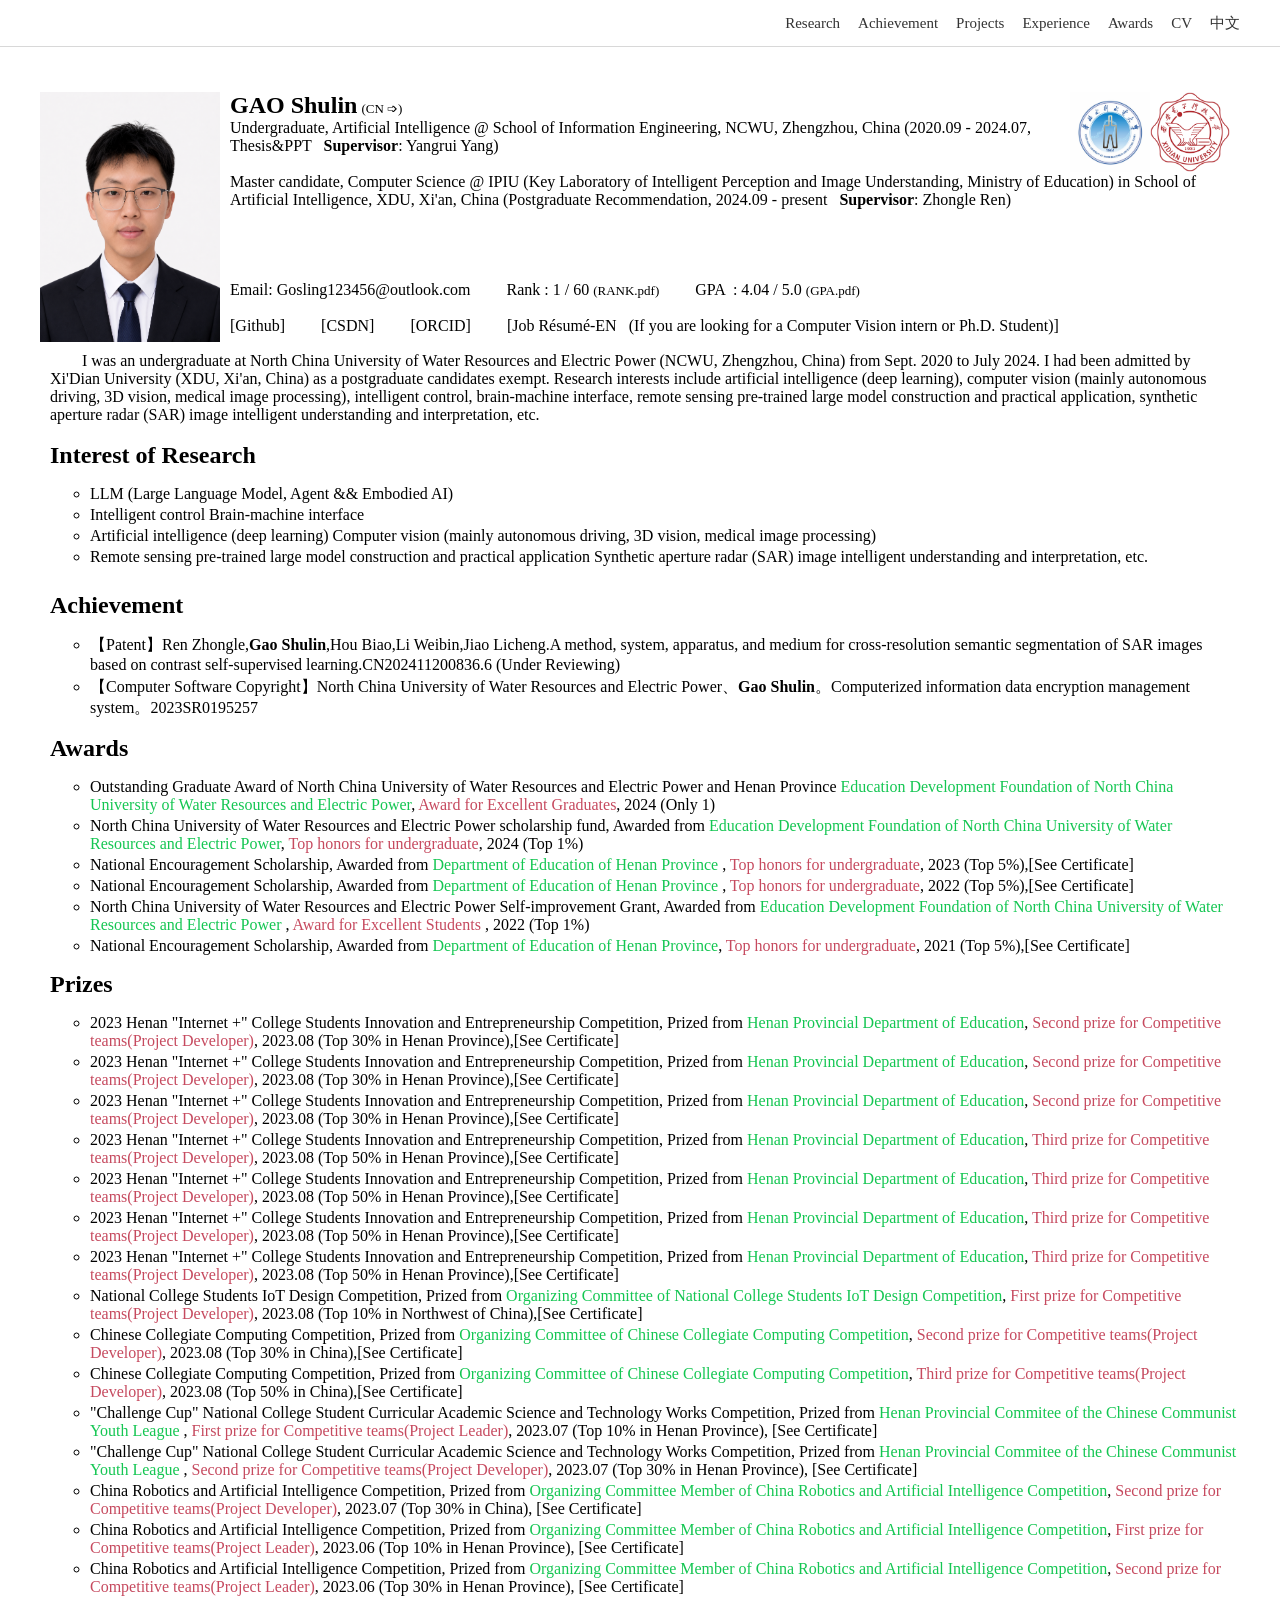
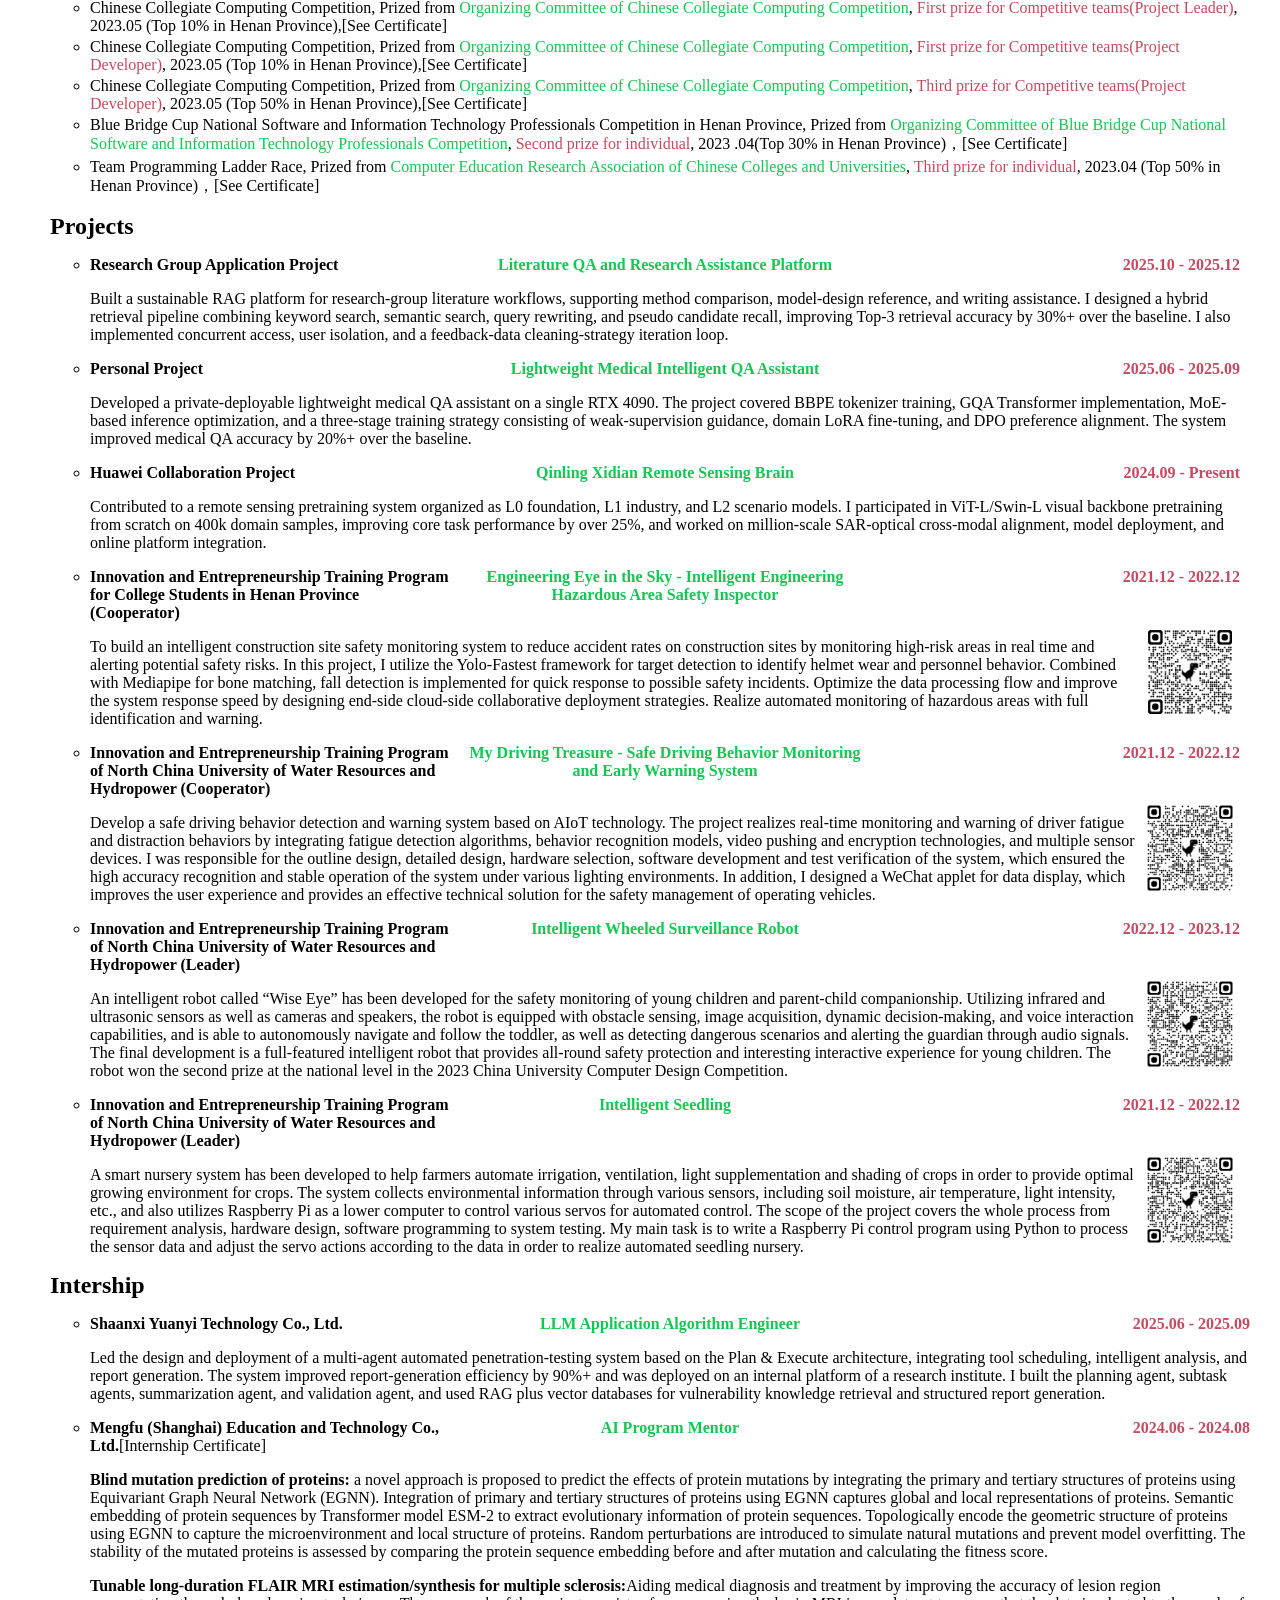
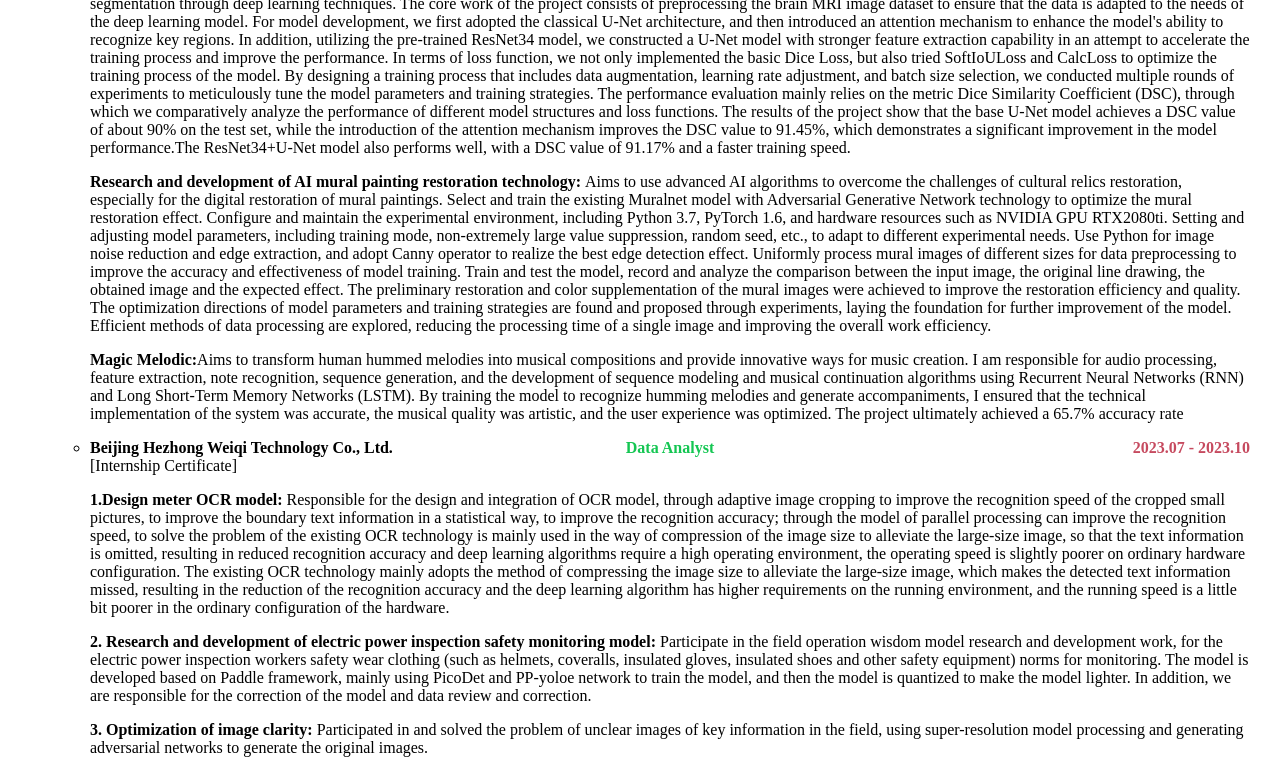
==== index.html @ cfd6edec "Update index.html" ====
<!DOCTYPE html>
<html lang="zh">
<head>
    <meta charset="UTF-8">
    <meta name="viewport" content="width=device-width, initial-scale=1.0">
    <title>GAO Shulin</title>
    <style>
        body {
            /*background-color: rgb(100,8,116);*/
            text-align: center;
            font-family: "Times New Roman", Palatino, serif; /* 也包括 Palatino Linotype */
            position: relative;
            user-select: none; /* 禁止文本选择 */
            padding-top: 54px;
        }

        a {
            text-decoration: none;
            position: relative;
            z-index: 1; /* 确保链接在上层 */
            color: inherit; /* 继承父元素的颜色 */
        }

        a:hover {
            color: #F00; /* 悬停时的颜色 */
        }

        li {
            margin-top: 3px; /* 列表项之间的间距 */
        }

        .overlay {
            position: absolute;
            top: 0;
            left: 0;
            width: 100%;
            height: 100%;
            background-color: rgba(255, 255, 255, 0); /* 半透明效果 */
            pointer-events: none; /* 允许点击链接 */
        }

        .site-nav {
            position: fixed;
            top: 0;
            left: 0;
            right: 0;
            height: 46px;
            z-index: 99;
            background: rgba(255, 255, 255, 0.94);
            border-bottom: 1px solid #d8d8d8;
            backdrop-filter: blur(8px);
        }

        .site-nav-inner {
            width: 1200px;
            height: 46px;
            margin: 0 auto;
            display: flex;
            align-items: center;
            justify-content: flex-end;
            gap: 18px;
            font-size: 15px;
        }

        .site-nav a {
            color: #333;
            border-bottom: none;
        }

        .site-nav a:hover {
            color: #8b0000;
        }

        .entry-line {
            display: grid;
            grid-template-columns: 1fr minmax(300px, 1.1fr) 1fr;
            align-items: baseline;
            column-gap: 16px;
            width: 100%;
        }

        .entry-left {
            text-align: left;
        }

        .entry-title {
            text-align: center;
        }

        .entry-date {
            text-align: right;
            white-space: nowrap;
        }

        @media (max-width: 1240px) {
            .site-nav-inner {
                width: auto;
                padding: 0 16px;
                justify-content: center;
                flex-wrap: wrap;
                gap: 10px 14px;
            }

            body {
                padding-top: 68px;
            }

            .entry-line {
                grid-template-columns: 1fr;
                row-gap: 2px;
            }

            .entry-title,
            .entry-date {
                text-align: left;
            }
        }
    </style>
</head>

<body>
    <div class="site-nav">
        <div class="site-nav-inner">
            <a href="#research">Research</a>
            <a href="#achievement">Achievement</a>
            <a href="#projects">Projects</a>
            <a href="#internship">Experience</a>
            <a href="#honors">Awards</a>
            <a href="data/GSL/CV-EN.pdf">CV</a>
            <a href="./index-CN.html">中文</a>
        </div>
    </div>
    <div align="center">
        <div style="width:1200px; height:250px; padding-top: 30px;">
            <div style="float: left;">
<!--                <img src="data/GSL/1.jpg" height="230px" width="180px" />-->
                <a href="https://gosling123456.github.io/" target="_blank">
                        <img src="data/GSL/4.png" height="250px" width="180px" />
                    </a>
            </div>
            <div style="width:1000px; height:240px; padding-left: 10px; float: left; text-align: left;">
                <font size="5px"><b>GAO Shulin</b></font>
                <font size="2px"> <a href="./index-CN.html">(CN  ➩)</a></font>
<!--                <a href="https://www.stanford.edu/" target="_blank">-->
<!--                        <img src="./data/GSL/stanford.jpg" alt="斯坦福校徽" style="width:80px; height:80px; float:right;">-->
<!--                    </a>-->
                <a href="https://www.xidian.edu.cn/" target="_blank">
                        <img src="./data/GSL/XDU.jpg" alt="西电校徽" style="width:80px; height:80px; float:right;">
                    </a>
                <a href="https://www.ncwu.edu.cn" target="_blank">
                        <img src="./data/GSL/NCWU.jpg" alt="华水校徽" style="width:80px; height:80px; float:right;">
                    </a>

<!--                <br />-->
                <br />
                Undergraduate, Artificial Intelligence @ <a href="https://www2.ncwu.edu.cn/xingong/"> School of Information Engineering</a>, <a href="https://ncwu.edu.cn/">NCWU</a>, Zhengzhou, China (2020.09 - 2024.07,<a href="./data/GSL/Undergraduate.pdf"> Thesis</a>&<a href="./data/GSL/PPT_基于跨分辨率对比聚类视觉特征学习的SAR地物分类答辩PPT.pptx">PPT</a> &nbsp <strong>Supervisor</strong>:&nbsp<a href="https://www2.ncwu.edu.cn/xingong/info/1026/2267.htm">Yangrui Yang</a>)
                <br />
                <br />
                Master candidate, Computer Science @ <a href="https://ipiu.xidian.edu.cn/"> IPIU (Key Laboratory of Intelligent Perception and Image Understanding, Ministry of Education)</a> in <a href="https://sai.xidian.edu.cn/"> School of Artificial Intelligence</a>, <a href="https://www.xidian.edu.cn/">XDU</a>, Xi'an, China (Postgraduate Recommendation, 2024.09 - present &nbsp <strong>Supervisor</strong>:&nbsp<a href="https://faculty.xidian.edu.cn/renzhongle/zh_CN/index.htm">Zhongle Ren</a>)
                <br />
                <br />
<!--                Master candidate, Computer Science @ <a href="https://ipiu.xidian.edu.cn/"> IPIU (Key Laboratory of Intelligent Perception and Image Understanding, Ministry of Education)</a> in <a href="https://sai.xidian.edu.cn/"> School of Artificial Intelligence</a>, <a href="https://www.xidian.edu.cn/">XDU</a>, Xi'an, China (postgraduate recommendation, 2024.09 - present)-->
                <br />
                <br />
                <br />

                Email: Gosling123456@outlook.com  &nbsp &nbsp &nbsp &nbsp
                Rank&nbsp: 1 / 60
                <font size="2px"> <a href="./data/GSL/RANK.pdf">(RANK.pdf)</a></font>
                  &nbsp &nbsp &nbsp &nbsp
                 GPA &nbsp: 4.04 / 5.0

                <font size="2px"> <a href="./data/GSL/GPA.pdf">(GPA.pdf)</a></font>
                <br />
                <br />
                <a href="https://github.com/gosling123456">[Github]</a>  &nbsp &nbsp &nbsp &nbsp   <a href="https://blog.csdn.net/qq_54932411">[CSDN]</a>  &nbsp &nbsp &nbsp &nbsp <a href="https://orcid.org/0009-0003-9787-9495">[ORCID]</a> &nbsp &nbsp &nbsp <a href="data/GSL/CV-EN.pdf"> &nbsp [Job Résumé-EN &nbsp (If you are looking for a Computer Vision intern or Ph.D. Student)]</a>  &nbsp &nbsp &nbsp &nbsp </a>
            </div>
        </div>

        <div style="width:1200px; height:80px; padding-top: 10px;">
            <div style="width:1190px; height:50px; float: left; text-align: left; padding-left: 10px; ">
                &nbsp &nbsp &nbsp &nbsp I was an undergraduate at North China University of Water Resources and Electric Power (<a href="https://ncwu.edu.cn/">NCWU</a>, Zhengzhou, China) from Sept. 2020 to July 2024. I had been admitted by Xi'Dian University (<a href="https://www.xidian.edu.cn/">XDU</a>, Xi'an, China) as a postgraduate candidates exempt. Research interests include artificial intelligence (deep learning), computer vision (mainly autonomous driving, 3D vision, medical image processing), intelligent control, brain-machine interface, remote sensing pre-trained large model construction and practical application, synthetic aperture radar (SAR) image intelligent understanding and interpretation, etc.
            </div>
        </div>
<!-- 研究领域 -->
        <div id="research" style="width:1200px; height:auto; padding-top: 10px;">
            <div style="width:800px; height:auto; float: left; text-align: left; padding-left: 10px;">
                <font size="5px"><b>Interest of Research</b></font>
            </div>
            <div style="width:1190px; height:auto; float: left; text-align: left; padding-left: 10px;">
                <ul type="circle">
                    <li> LLM (Large Language Model, Agent && Embodied AI) </li>
                    <li> Intelligent control Brain-machine interface </li>
                    <li> Artificial intelligence (deep learning) Computer vision (mainly autonomous driving, 3D vision, medical image processing) </li>
                    <li> Remote sensing pre-trained large model construction and practical application Synthetic aperture radar (SAR) image intelligent understanding and interpretation, etc.</li>
                </ul>
            </div>
            <div style="width:1190px; height:auto; float: left; text-align: left; padding-left: 30px; padding-top: 10px;">
        </div>
<!-- 科研成果 -->
        <div id="achievement" style="width:1200px; height:auto; padding-top: 10px;">
            <div style="width:800px; height:auto; float: left; text-align: left; padding-left: 10px;">
                <font size="5px"><b>Achievement</b></font>
            </div>
            <div style="width:1190px; height:auto; float: left; text-align: left; padding-left: 10px;">
                <ul type="circle">
                    <li>  <a href="./data/GSL/202411200836.6受理.pdf">【Patent】</a>Ren Zhongle,<strong>Gao Shulin</strong>,Hou Biao,Li Weibin,Jiao Licheng.A method, system, apparatus, and medium for cross-resolution semantic segmentation of SAR images based on contrast self-supervised learning.<font face="Times New Roman">CN202411200836.6</font> (Under Reviewing)</li>
                    <li>  <a href="./data/GSL/2022软著.pdf">【Computer Software Copyright】</a>North China University of Water Resources and Electric Power、<strong>Gao Shulin</strong>。Computerized information data encryption management system。<font face="Times New Roman">2023SR0195257</font> </li>
                </ul>
            </div>
        </div>
<!-- 获得的奖助学金 -->
        <div id="honors" style="width:1200px; height:auto; padding-top: 10px;">
            <div style="width:800px; height:auto; float: left; text-align: left; padding-left: 10px;">
                <font size="5px"><b>Awards</b></font>
            </div>
            <div style="width:1190px; height:auto; float: left; text-align: left; padding-left: 10px;">
                <ul type="circle">
                    <li>  Outstanding Graduate Award of North China University of Water Resources and Electric Power and Henan Province <i><font color="#14C652" style="font-style: normal;"> Education Development Foundation of North China University of Water Resources and Electric Power</font></i>,<i><font color="#C64A5F" style="font-style: normal;"> Award for Excellent Graduates</font></i>, 2024 (Only 1)</li>
                    <li>  North China University of Water Resources and Electric Power scholarship fund, Awarded from <i><font color="#14C652" style="font-style: normal;"> Education Development Foundation of North China University of Water Resources and Electric Power</font></i>, <i><font color="#C64A5F" style="font-style: normal;"> Top honors for undergraduate</font></i>, 2024 (Top 1%) </li>
                    <li>  National Encouragement Scholarship, Awarded from <i><font color="#14C652" style="font-style: normal;"> Department of Education of Henan Province </font></i>, <i><font color="#C64A5F" style="font-style: normal;"> Top honors for undergraduate</font></i>, 2023 (Top 5%),<a href="./data/GSL/奖项说明.pdf">[See Certificate]</a></li>
                    <li>  National Encouragement Scholarship, Awarded from <i><font color="#14C652" style="font-style: normal;"> Department of Education of Henan Province </font></i>, <i><font color="#C64A5F" style="font-style: normal;"> Top honors for undergraduate</font></i>, 2022 (Top 5%),<a href="./data/GSL/2022国家励志.pdf">[See Certificate]</a></li>
                    <li>  North China University of Water Resources and Electric Power Self-improvement Grant, Awarded from <i><font color="#14C652" style="font-style: normal;"> Education Development Foundation of North China University of Water Resources and Electric Power </font></i>, <i><font color="#C64A5F" style="font-style: normal;"> Award for Excellent Students </font></i>, 2022 (Top 1%)</li>
                    <li>  National Encouragement Scholarship, Awarded from <i><font color="#14C652" style="font-style: normal;"> Department of Education of Henan Province</font></i>, <i><font color="#C64A5F" style="font-style: normal;"> Top honors for undergraduate</font></i>, 2021 (Top 5%),<a href="./data/GSL/2021国家励志.pdf">[See Certificate]</a></li>

                </ul>
            </div>
        </div>
<!-- 获得的奖项 -->
        <div style="width:1200px; height:auto; padding-top: 10px;">
            <div style="width:800px; height:auto; float: left; text-align: left; padding-left: 10px;">
                <font size="5px"><b>Prizes</b></font>
            </div>
            <div style="width:1190px; height:auto; float: left; text-align: left; padding-left: 10px;">
                <ul type="circle">
<!--    Aug.                -->
                    <li>  2023 Henan "Internet +" College Students Innovation and Entrepreneurship Competition, Prized from <i><font color="#14C652" style="font-style: normal;">Henan Provincial Department of Education</font></i>,  <i><font color="#C64A5F" style="font-style: normal;">Second prize for Competitive teams(Project Developer)</font></i>, 2023.08 (Top 30% in Henan Province),<a href="./data/GSL/互联网+二等奖1.pdf">[See Certificate]</a></li> </li>
                    <li>  2023 Henan "Internet +" College Students Innovation and Entrepreneurship Competition, Prized from <i><font color="#14C652" style="font-style: normal;">Henan Provincial Department of Education</font></i>,  <i><font color="#C64A5F" style="font-style: normal;">Second prize for Competitive teams(Project Developer)</font></i>, 2023.08 (Top 30% in Henan Province),<a href="./data/GSL/互联网+二等奖2.pdf">[See Certificate]</a></li> </li>
                    <li>  2023 Henan "Internet +" College Students Innovation and Entrepreneurship Competition, Prized from <i><font color="#14C652" style="font-style: normal;">Henan Provincial Department of Education</font></i>,  <i><font color="#C64A5F" style="font-style: normal;">Second prize for Competitive teams(Project Developer)</font></i>, 2023.08 (Top 30% in Henan Province),<a href="./data/GSL/互联网+二等奖3.pdf">[See Certificate]</a></li> </li>
                    <li>  2023 Henan "Internet +" College Students Innovation and Entrepreneurship Competition, Prized from <i><font color="#14C652" style="font-style: normal;">Henan Provincial Department of Education</font></i>,  <i><font color="#C64A5F" style="font-style: normal;">Third prize for Competitive teams(Project Developer)</font></i>, 2023.08 (Top 50% in Henan Province),<a href="./data/GSL/互联网+三等奖1.pdf">[See Certificate]</a></li> </li>
                    <li>  2023 Henan "Internet +" College Students Innovation and Entrepreneurship Competition, Prized from <i><font color="#14C652" style="font-style: normal;">Henan Provincial Department of Education</font></i>,  <i><font color="#C64A5F" style="font-style: normal;">Third prize for Competitive teams(Project Developer)</font></i>, 2023.08 (Top 50% in Henan Province),<a href="./data/GSL/互联网+三等奖2.pdf">[See Certificate]</a></li> </li>
                    <li>  2023 Henan "Internet +" College Students Innovation and Entrepreneurship Competition, Prized from <i><font color="#14C652" style="font-style: normal;">Henan Provincial Department of Education</font></i>,  <i><font color="#C64A5F" style="font-style: normal;">Third prize for Competitive teams(Project Developer)</font></i>, 2023.08 (Top 50% in Henan Province),<a href="./data/GSL/互联网+三等奖3.pdf">[See Certificate]</a></li> </li>
                    <li>  2023 Henan "Internet +" College Students Innovation and Entrepreneurship Competition, Prized from <i><font color="#14C652" style="font-style: normal;">Henan Provincial Department of Education</font></i>,  <i><font color="#C64A5F" style="font-style: normal;">Third prize for Competitive teams(Project Developer)</font></i>, 2023.08 (Top 50% in Henan Province),<a href="./data/GSL/互联网+三等奖4.pdf">[See Certificate]</a></li> </li>
                    <li>  National College Students IoT Design Competition, Prized from <i><font color="#14C652" style="font-style: normal;">Organizing Committee of National College Students IoT Design Competition</font></i>,  <i><font color="#C64A5F" style="font-style: normal;">First prize for Competitive teams(Project Developer)</font></i>, 2023.08 (Top 10% in Northwest of China),<a href="./data/GSL/物联网大赛西北赛区一等奖.pdf">[See Certificate]</a></li> </li>
                    <li>  Chinese Collegiate Computing Competition, Prized from <i><font color="#14C652" style="font-style: normal;">Organizing Committee of Chinese Collegiate Computing Competition</font></i>,  <i><font color="#C64A5F" style="font-style: normal;">Second prize for Competitive teams(Project Developer)</font></i>, 2023.08 (Top 30% in China),<a href="./data/GSL/中国计算机设计大赛国家级二等奖.pdf">[See Certificate]</a></li> </li>
                    <li>  Chinese Collegiate Computing Competition, Prized from <i><font color="#14C652" style="font-style: normal;">Organizing Committee of Chinese Collegiate Computing Competition</font></i>,  <i><font color="#C64A5F" style="font-style: normal;">Third prize for Competitive teams(Project Developer)</font></i>, 2023.08 (Top 50% in China),<a href="./data/GSL/奖项说明.pdf">[See Certificate]</a></li> </li>
<!--    July                -->
                    <li>  "Challenge Cup" National College Student Curricular Academic Science and Technology Works Competition, Prized from <i><font color="#14C652" style="font-style: normal;">Henan Provincial Commitee of the Chinese Communist Youth League </font></i>,  <i><font color="#C64A5F" style="font-style: normal;">First prize for Competitive teams(Project Leader)</font></i>, 2023.07 (Top 10% in Henan Province), <a href="./data/GSL/2023挑战杯省一.pdf">[See Certificate]</a></li>
                    <li>  "Challenge Cup" National College Student Curricular Academic Science and Technology Works Competition, Prized from <i><font color="#14C652" style="font-style: normal;">Henan Provincial Commitee of the Chinese Communist Youth League </font></i>,  <i><font color="#C64A5F" style="font-style: normal;">Second prize for Competitive teams(Project Developer)</font></i>, 2023.07 (Top 30% in Henan Province), <a href="./data/GSL/2023挑战杯省二.pdf">[See Certificate]</a></li>
                    <li>  China Robotics and Artificial Intelligence Competition, Prized from <i><font color="#14C652" style="font-style: normal;">Organizing Committee Member of China Robotics and Artificial Intelligence Competition</font></i>,  <i><font color="#C64A5F" style="font-style: normal;">Second prize for Competitive teams(Project Developer)</font></i>, 2023.07 (Top 30% in China), <a href="./data/GSL/机器人及人工智能国家二等奖.pdf">[See Certificate]</a></li>
<!--    June                -->
                    <li>  China Robotics and Artificial Intelligence Competition, Prized from <i><font color="#14C652" style="font-style: normal;">Organizing Committee Member of China Robotics and Artificial Intelligence Competition</font></i>,  <i><font color="#C64A5F" style="font-style: normal;">First prize for Competitive teams(Project Leader)</font></i>, 2023.06 (Top 10% in Henan Province), <a href="./data/GSL/中国机器人及人工智能大赛省一.pdf">[See Certificate]</a></li>
                    <li>  China Robotics and Artificial Intelligence Competition, Prized from <i><font color="#14C652" style="font-style: normal;">Organizing Committee Member of China Robotics and Artificial Intelligence Competition</font></i>,  <i><font color="#C64A5F" style="font-style: normal;">Second prize for Competitive teams(Project Leader)</font></i>, 2023.06 (Top 30% in Henan Province), <a href="./data/GSL/中国机器人及人工智能大赛省二.pdf">[See Certificate]</a></li>
<!--    May            -->
                    <li>  Chinese Collegiate Computing Competition, Prized from <i><font color="#14C652" style="font-style: normal;">Organizing Committee of Chinese Collegiate Computing Competition</font></i>,  <i><font color="#C64A5F" style="font-style: normal;">First prize for Competitive teams(Project Leader)</font></i>, 2023.05 (Top 10% in Henan Province),<a href="./data/GSL/计算机程序设计大赛一等奖1.pdf">[See Certificate]</a></li>
                    <li>  Chinese Collegiate Computing Competition, Prized from <i><font color="#14C652" style="font-style: normal;">Organizing Committee of Chinese Collegiate Computing Competition</font></i>,  <i><font color="#C64A5F" style="font-style: normal;">First prize for Competitive teams(Project Developer)</font></i>, 2023.05 (Top 10% in Henan Province),<a href="./data/GSL/计算机程序设计大赛一等奖2.pdf">[See Certificate]</a></li>
	                <li>  Chinese Collegiate Computing Competition, Prized from <i><font color="#14C652" style="font-style: normal;">Organizing Committee of Chinese Collegiate Computing Competition</font></i>,  <i><font color="#C64A5F" style="font-style: normal;">Third prize for Competitive teams(Project Developer)</font></i>, 2023.05 (Top 50% in Henan Province),<a href="./data/GSL/计算机程序设计大赛三等奖.pdf">[See Certificate]</a></li>
<!--    April            -->
                    <li>  Blue Bridge Cup National Software and Information Technology Professionals Competition in Henan Province, Prized from <i><font color="#14C652" style="font-style: normal;">Organizing Committee of Blue Bridge Cup National Software and Information Technology Professionals Competition</font></i>,  <i><font color="#C64A5F" style="font-style: normal;">Second prize for individual</font></i>, 2023 .04(Top 30% in Henan Province)，<a href="./data/GSL/蓝桥杯省二.pdf">[See Certificate]</a></li>
                    <li>  Team Programming Ladder Race, Prized from <i><font color="#14C652" style="font-style: normal;">Computer Education Research Association of Chinese Colleges and Universities</font></i>,  <i><font color="#C64A5F" style="font-style: normal;">Third prize for individual</font></i>, 2023.04 (Top 50%  in Henan Province)，<a href="./data/GSL/2023天梯赛.png">[See Certificate]</a></li>
                </ul>
            </div>
        </div>

<!-- 科研成果、项目 -->
         <div id="projects" style="width:1200px; height:auto; padding-top: 10px;">
            <div style="width:800px; height:auto; float: left; text-align: left; padding-left: 10px;">
                <font size="5px"><b>Projects</b></font>
            </div>
            <div style="width:1190px; height:auto; float: left; text-align: left; padding-left: 10px;">
                <ul type="circle">
                    <li><div class="entry-line"><span class="entry-left"><strong>Research Group Application Project</strong></span><span class="entry-title"><strong><i><font color="#14C652" style="font-style: normal;">Literature QA and Research Assistance Platform</font></i></strong></span><span class="entry-date"><i><strong><font color="#C64A5F" face="Times New Roman" style="font-style: normal;">2025.10 - 2025.12 </font></strong></i></span></div></li>
                    <p>Built a sustainable RAG platform for research-group literature workflows, supporting method comparison, model-design reference, and writing assistance. I designed a hybrid retrieval pipeline combining keyword search, semantic search, query rewriting, and pseudo candidate recall, improving Top-3 retrieval accuracy by 30%+ over the baseline. I also implemented concurrent access, user isolation, and a feedback-data cleaning-strategy iteration loop.</p>

                    <li><div class="entry-line"><span class="entry-left"><strong>Personal Project</strong></span><span class="entry-title"><strong><i><font color="#14C652" style="font-style: normal;">Lightweight Medical Intelligent QA Assistant</font></i></strong></span><span class="entry-date"><i><strong><font color="#C64A5F" face="Times New Roman" style="font-style: normal;">2025.06 - 2025.09 </font></strong></i></span></div></li>
                    <p>Developed a private-deployable lightweight medical QA assistant on a single RTX 4090. The project covered BBPE tokenizer training, GQA Transformer implementation, MoE-based inference optimization, and a three-stage training strategy consisting of weak-supervision guidance, domain LoRA fine-tuning, and DPO preference alignment. The system improved medical QA accuracy by 20%+ over the baseline.</p>

                    <li><div class="entry-line"><span class="entry-left"><strong>Huawei Collaboration Project</strong></span><span class="entry-title"><strong><i><font color="#14C652" style="font-style: normal;">Qinling Xidian Remote Sensing Brain</font></i></strong></span><span class="entry-date"><i><strong><font color="#C64A5F" face="Times New Roman" style="font-style: normal;">2024.09 - Present </font></strong></i></span></div></li>
                    <p>Contributed to a remote sensing pretraining system organized as L0 foundation, L1 industry, and L2 scenario models. I participated in ViT-L/Swin-L visual backbone pretraining from scratch on 400k domain samples, improving core task performance by over 25%, and worked on million-scale SAR-optical cross-modal alignment, model deployment, and online platform integration.</p>

                    <li><div class="entry-line"><span class="entry-left"><strong>Innovation and Entrepreneurship Training Program for College Students in Henan Province (Cooperator)</strong></span><span class="entry-title"><strong><i><font color="#14C652" style="font-style: normal;">Engineering Eye in the Sky - Intelligent Engineering Hazardous Area Safety Inspector</font></i></strong></span><span class="entry-date"><i><strong><font color="#C64A5F" face="Times New Roman" style="font-style: normal;">2021.12 - 2022.12 </font></strong></i></span></div></li>
                    <a href="https://www.bilibili.com/video/BV1PatSeVE6Y/?vd_source=3abd7e5c02556202b0fd7332844b6ba0" target="_blank">
                        <img src="./data/GSL/天眼工程.png" alt="天眼工程" style="width:100px; height:100px; float:right;">
                    </a>
                    <p>To build an intelligent construction site safety monitoring system to reduce accident rates on construction sites by monitoring high-risk areas in real time and alerting potential safety risks. In this project, I utilize the Yolo-Fastest framework for target detection to identify helmet wear and personnel behavior. Combined with Mediapipe for bone matching, fall detection is implemented for quick response to possible safety incidents. Optimize the data processing flow and improve the system response speed by designing end-side cloud-side collaborative deployment strategies. Realize automated monitoring of hazardous areas with full identification and warning.</p>

                    <li><div class="entry-line"><span class="entry-left"><strong>Innovation and Entrepreneurship Training Program of North China University of Water Resources and Hydropower (Cooperator)</strong></span><span class="entry-title"><strong><i><font color="#14C652" style="font-style: normal;">My Driving Treasure - Safe Driving Behavior Monitoring and Early Warning System</font></i></strong></span><span class="entry-date"><i><strong><font color="#C64A5F" face="Times New Roman" style="font-style: normal;">2021.12 - 2022.12 </font></strong></i></span></div></li>
                    <a href="https://www.bilibili.com/video/BV1634y1M7RW/?spm_id_from=333.999.0.0" target="_blank">
                        <img src="./data/GSL/安全驾驶行为监测预警.png" alt="安全驾驶行为监测预警" style="width:100px; height:100px; float:right;">
                    </a>
                    <p>Develop a safe driving behavior detection and warning system based on AIoT technology. The project realizes real-time monitoring and warning of driver fatigue and distraction behaviors by integrating fatigue detection algorithms, behavior recognition models, video pushing and encryption technologies, and multiple sensor devices. I was responsible for the outline design, detailed design, hardware selection, software development and test verification of the system, which ensured the high accuracy recognition and stable operation of the system under various lighting environments. In addition, I designed a WeChat applet for data display, which improves the user experience and provides an effective technical solution for the safety management of operating vehicles.</p>

                    <li><div class="entry-line"><span class="entry-left"><strong>Innovation and Entrepreneurship Training Program of North China University of Water Resources and Hydropower (Leader)</strong></span><span class="entry-title"><strong><i><font color="#14C652" style="font-style: normal;">Intelligent Wheeled Surveillance Robot</font></i></strong></span><span class="entry-date"><i><strong><font color="#C64A5F" face="Times New Roman" style="font-style: normal;">2022.12 - 2023.12 </font></strong></i></span></div></li>
                    <a href="https://www.bilibili.com/video/BV1894y1b7Cr/?spm_id_from=333.999.0.0" target="_blank">
                        <img src="./data/GSL/智能轮式监控机器人.png" alt="智能轮式监控机器人" style="width:100px; height:100px; float:right;">
                    </a>
                    <p>An intelligent robot called “Wise Eye” has been developed for the safety monitoring of young children and parent-child companionship. Utilizing infrared and ultrasonic sensors as well as cameras and speakers, the robot is equipped with obstacle sensing, image acquisition, dynamic decision-making, and voice interaction capabilities, and is able to autonomously navigate and follow the toddler, as well as detecting dangerous scenarios and alerting the guardian through audio signals. The final development is a full-featured intelligent robot that provides all-round safety protection and interesting interactive experience for young children. The robot won the second prize at the national level in the 2023 China University Computer Design Competition.</p>

                    <li><div class="entry-line"><span class="entry-left"><strong>Innovation and Entrepreneurship Training Program of North China University of Water Resources and Hydropower (Leader)</strong></span><span class="entry-title"><strong><i><font color="#14C652" style="font-style: normal;">Intelligent Seedling</font></i></strong></span><span class="entry-date"><i><strong><font color="#C64A5F" face="Times New Roman" style="font-style: normal;">2021.12 - 2022.12 </font></strong></i></span></div></li>
                    <a href="https://www.bilibili.com/video/BV15V41117VN/?spm_id_from=333.999.0.0" target="_blank">
                        <img src="./data/GSL/智能育苗.png" alt="智能育苗" style="width:100px; height:100px; float:right;">
                    </a>
                    <p>A smart nursery system has been developed to help farmers automate irrigation, ventilation, light supplementation and shading of crops in order to provide optimal growing environment for crops. The system collects environmental information through various sensors, including soil moisture, air temperature, light intensity, etc., and also utilizes Raspberry Pi as a lower computer to control various servos for automated control. The scope of the project covers the whole process from requirement analysis, hardware design, software programming to system testing. My main task is to write a Raspberry Pi control program using Python to process the sensor data and adjust the servo actions according to the data in order to realize automated seedling nursery.</p>
                </ul>
            </div>
        </div>

<!-- 实习经历 -->
        <div id="internship" style="width:1200px; height:auto; padding-top: 10px;">
            <div style="width:800px; height:auto; float: left; text-align: left; padding-left: 10px;">
                <font size="5px"><b>Intership</b></font>
            </div>
            <div style="width:1200px; height:auto; float: left; text-align: left; padding-left: 10px;">
                <ul type="circle">
                    <!-- <li><div class="entry-line"><span class="entry-left"><strong>ZTE Corporation</strong></span><span class="entry-title"><strong><i><font color="#14C652" style="font-style: normal;">AI Algorithm Engineer</font></i></strong></span><span class="entry-date"><i><strong><font color="#C64A5F" face="Times New Roman" style="font-style: normal;">2026.05 - Present </font></strong></i></span></div></li>
                    <p>Designed a lightweight Agent Runtime for CI/CD R&D operations where knowledge QA, status queries, tool operations, and permission control coexist. The runtime integrates LTE knowledge QA, Gerrit review, build-result queries, and merge-order CI checks into a digital-employee entry. I designed the architecture of single-agent decision making, multi-skill execution, and rule fallback, implemented asynchronous long-task execution and proactive notifications with MessageBus, and built session memory, summary compression, output truncation, and employee-ID whitelist authorization.</p> -->

                    <li><div class="entry-line"><span class="entry-left"><strong>Shaanxi Yuanyi Technology Co., Ltd.</strong></span><span class="entry-title"><strong><i><font color="#14C652" style="font-style: normal;">LLM Application Algorithm Engineer</font></i></strong></span><span class="entry-date"><i><strong><font color="#C64A5F" face="Times New Roman" style="font-style: normal;">2025.06 - 2025.09 </font></strong></i></span></div></li>
                    <p>Led the design and deployment of a multi-agent automated penetration-testing system based on the Plan & Execute architecture, integrating tool scheduling, intelligent analysis, and report generation. The system improved report-generation efficiency by 90%+ and was deployed on an internal platform of a research institute. I built the planning agent, subtask agents, summarization agent, and validation agent, and used RAG plus vector databases for vulnerability knowledge retrieval and structured report generation.</p>

                    <li><div class="entry-line"><span class="entry-left"><strong><a href="http://www.mfeducation.cn/">Mengfu (Shanghai) Education and Technology Co., Ltd.</a></strong><a href="./data/GSL/梦孚（上海）教育科技有限公司实习证明.pdf">[Internship Certificate]</a></span><span class="entry-title"><strong><i><font color="#14C652" style="font-style: normal;">AI Program Mentor</font></i></strong></span><span class="entry-date"><i><strong><font color="#C64A5F" face="Times New Roman" style="font-style: normal;">2024.06 - 2024.08 </font></strong></i></span></div></li>
                    <p><strong>Blind mutation prediction of proteins: </strong>a novel approach is proposed to predict the effects of protein mutations by integrating the primary and tertiary structures of proteins using Equivariant Graph Neural Network (EGNN). Integration of primary and tertiary structures of proteins using EGNN captures global and local representations of proteins. Semantic embedding of protein sequences by Transformer model ESM-2 to extract evolutionary information of protein sequences. Topologically encode the geometric structure of proteins using EGNN to capture the microenvironment and local structure of proteins. Random perturbations are introduced to simulate natural mutations and prevent model overfitting. The stability of the mutated proteins is assessed by comparing the protein sequence embedding before and after mutation and calculating the fitness score.</p>
                    <p><strong>Tunable long-duration FLAIR MRI estimation/synthesis for multiple sclerosis:</strong>Aiding medical diagnosis and treatment by improving the accuracy of lesion region segmentation through deep learning techniques. The core work of the project consists of preprocessing the brain MRI image dataset to ensure that the data is adapted to the needs of the deep learning model. For model development, we first adopted the classical U-Net architecture, and then introduced an attention mechanism to enhance the model's ability to recognize key regions. In addition, utilizing the pre-trained ResNet34 model, we constructed a U-Net model with stronger feature extraction capability in an attempt to accelerate the training process and improve the performance. In terms of loss function, we not only implemented the basic Dice Loss, but also tried SoftIoULoss and CalcLoss to optimize the training process of the model. By designing a training process that includes data augmentation, learning rate adjustment, and batch size selection, we conducted multiple rounds of experiments to meticulously tune the model parameters and training strategies. The performance evaluation mainly relies on the metric Dice Similarity Coefficient (DSC), through which we comparatively analyze the performance of different model structures and loss functions. The results of the project show that the base U-Net model achieves a DSC value of about 90% on the test set, while the introduction of the attention mechanism improves the DSC value to 91.45%, which demonstrates a significant improvement in the model performance.The ResNet34+U-Net model also performs well, with a DSC value of 91.17% and a faster training speed.</p>
                    <p><strong>Research and development of AI mural painting restoration technology: </strong>Aims to use advanced AI algorithms to overcome the challenges of cultural relics restoration, especially for the digital restoration of mural paintings. Select and train the existing Muralnet model with Adversarial Generative Network technology to optimize the mural restoration effect. Configure and maintain the experimental environment, including Python 3.7, PyTorch 1.6, and hardware resources such as NVIDIA GPU RTX2080ti. Setting and adjusting model parameters, including training mode, non-extremely large value suppression, random seed, etc., to adapt to different experimental needs. Use Python for image noise reduction and edge extraction, and adopt Canny operator to realize the best edge detection effect. Uniformly process mural images of different sizes for data preprocessing to improve the accuracy and effectiveness of model training. Train and test the model, record and analyze the comparison between the input image, the original line drawing, the obtained image and the expected effect. The preliminary restoration and color supplementation of the mural images were achieved to improve the restoration efficiency and quality. The optimization directions of model parameters and training strategies are found and proposed through experiments, laying the foundation for further improvement of the model. Efficient methods of data processing are explored, reducing the processing time of a single image and improving the overall work efficiency.</p>
                    <p><strong>Magic Melodic:</strong>Aims to transform human hummed melodies into musical compositions and provide innovative ways for music creation. I am responsible for audio processing, feature extraction, note recognition, sequence generation, and the development of sequence modeling and musical continuation algorithms using Recurrent Neural Networks (RNN) and Long Short-Term Memory Networks (LSTM). By training the model to recognize humming melodies and generate accompaniments, I ensured that the technical implementation of the system was accurate, the musical quality was artistic, and the user experience was optimized. The project ultimately achieved a 65.7% accuracy rate</p>
                    <li><div class="entry-line"><span class="entry-left"><strong><a href="https://www.bjhzwq.com/">Beijing Hezhong Weiqi Technology Co., Ltd.</a></strong><a href="./data/GSL/北京合众伟奇科技股份有限公司实习证明.pdf">[Internship Certificate]</a></span><span class="entry-title"><strong><i><font color="#14C652" style="font-style: normal;">Data Analyst</font></i></strong></span><span class="entry-date"><i><strong><font color="#C64A5F" face="Times New Roman" style="font-style: normal;">2023.07 - 2023.10 </font></strong></i></span></div></li>
                    <p><strong><font face="Times New Roman">1.Design meter OCR model:</font></strong> Responsible for the design and integration of OCR model, through adaptive image cropping to improve the recognition speed of the cropped small pictures, to improve the boundary text information in a statistical way, to improve the recognition accuracy; through the model of parallel processing can improve the recognition speed, to solve the problem of the existing OCR technology is mainly used in the way of compression of the image size to alleviate the large-size image, so that the text information is omitted, resulting in reduced recognition accuracy and deep learning algorithms require a high operating environment, the operating speed is slightly poorer on ordinary hardware configuration. The existing OCR technology mainly adopts the method of compressing the image size to alleviate the large-size image, which makes the detected text information missed, resulting in the reduction of the recognition accuracy and the deep learning algorithm has higher requirements on the running environment, and the running speed is a little bit poorer in the ordinary configuration of the hardware.</p>
                        <p><strong>2. Research and development of electric power inspection safety monitoring model: </strong>Participate in the field operation wisdom model research and development work, for the electric power inspection workers safety wear clothing (such as helmets, coveralls, insulated gloves, insulated shoes and other safety equipment) norms for monitoring. The model is developed based on Paddle framework, mainly using PicoDet and PP-yoloe network to train the model, and then the model is quantized to make the model lighter. In addition, we are responsible for the correction of the model and data review and correction.</p>
                        <p><strong>3. Optimization of image clarity: </strong>Participated in and solved the problem of unclear images of key information in the field, using super-resolution model processing and generating adversarial networks to generate the original images.</p>
</p>
                </ul>
            </div>
        </div>
        <br />
         <br />
         <br />
         <br />


    </div>

</div>
</body>

</html>
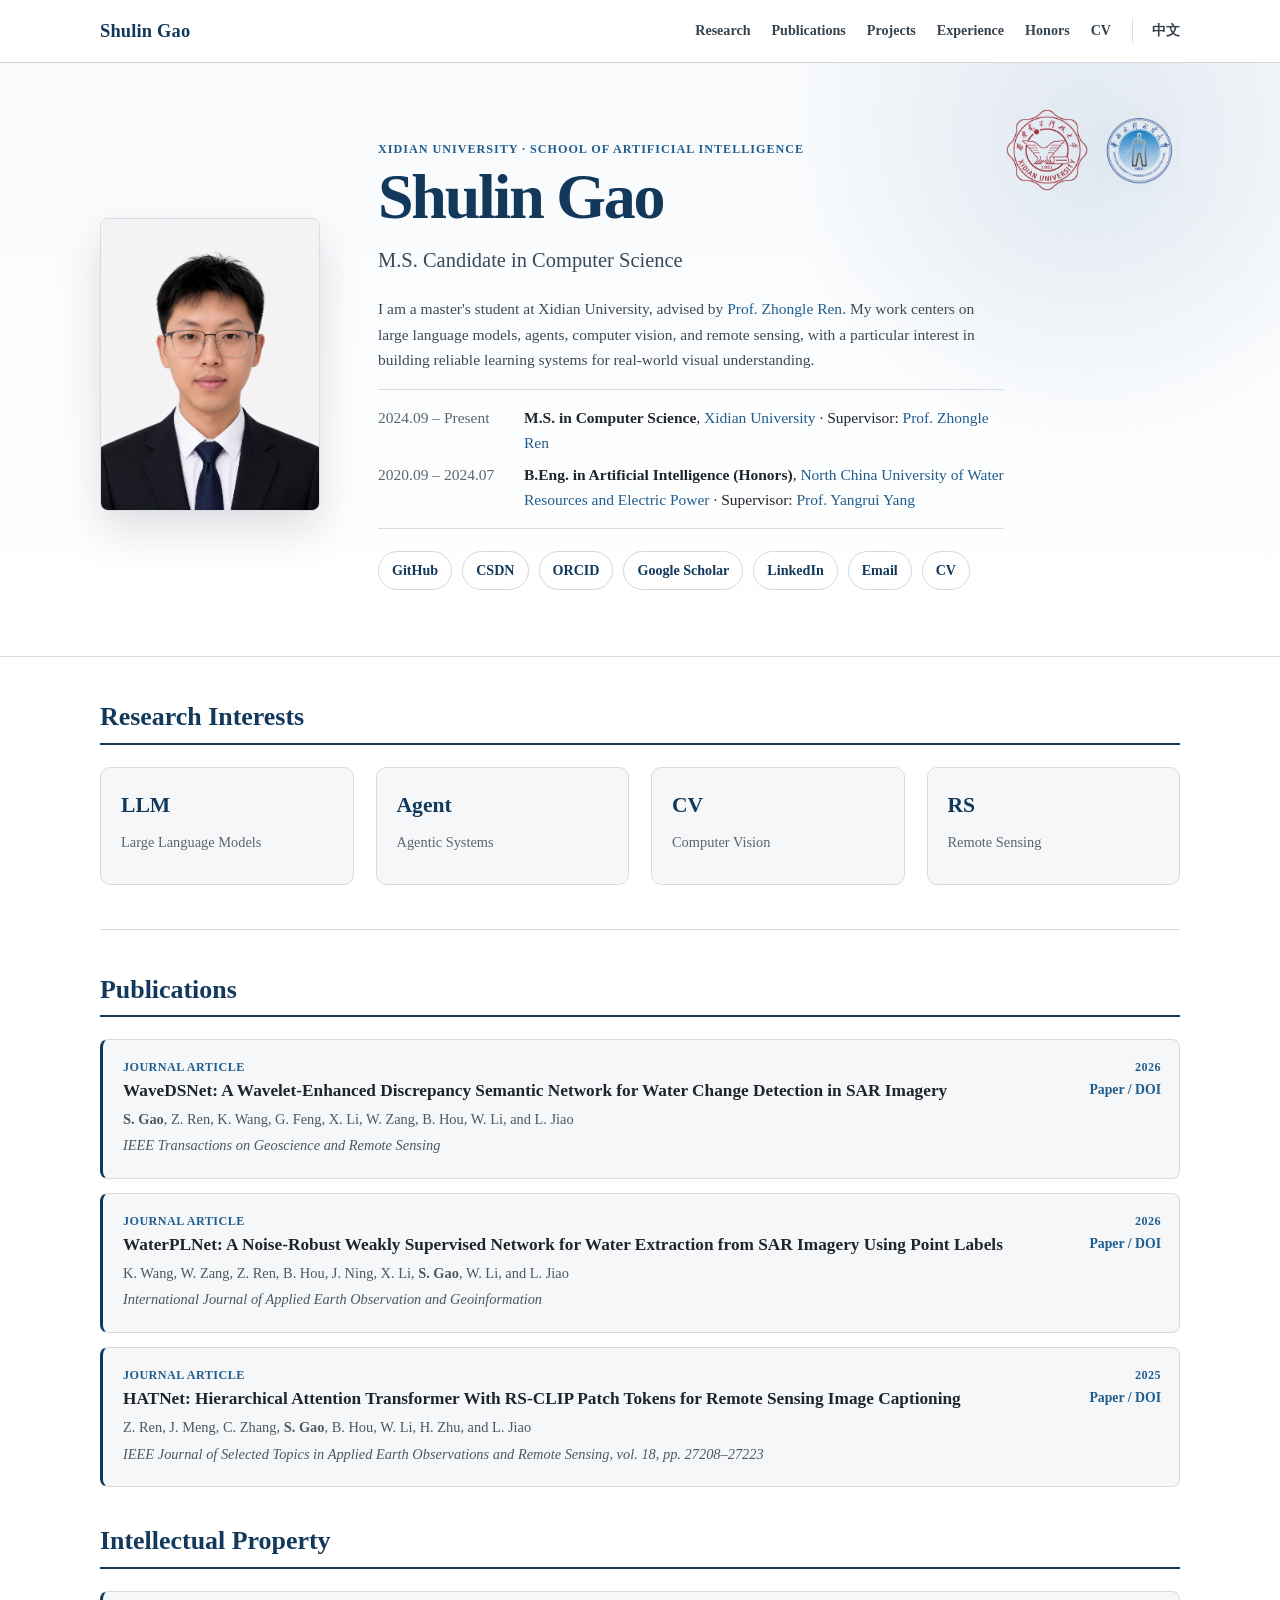
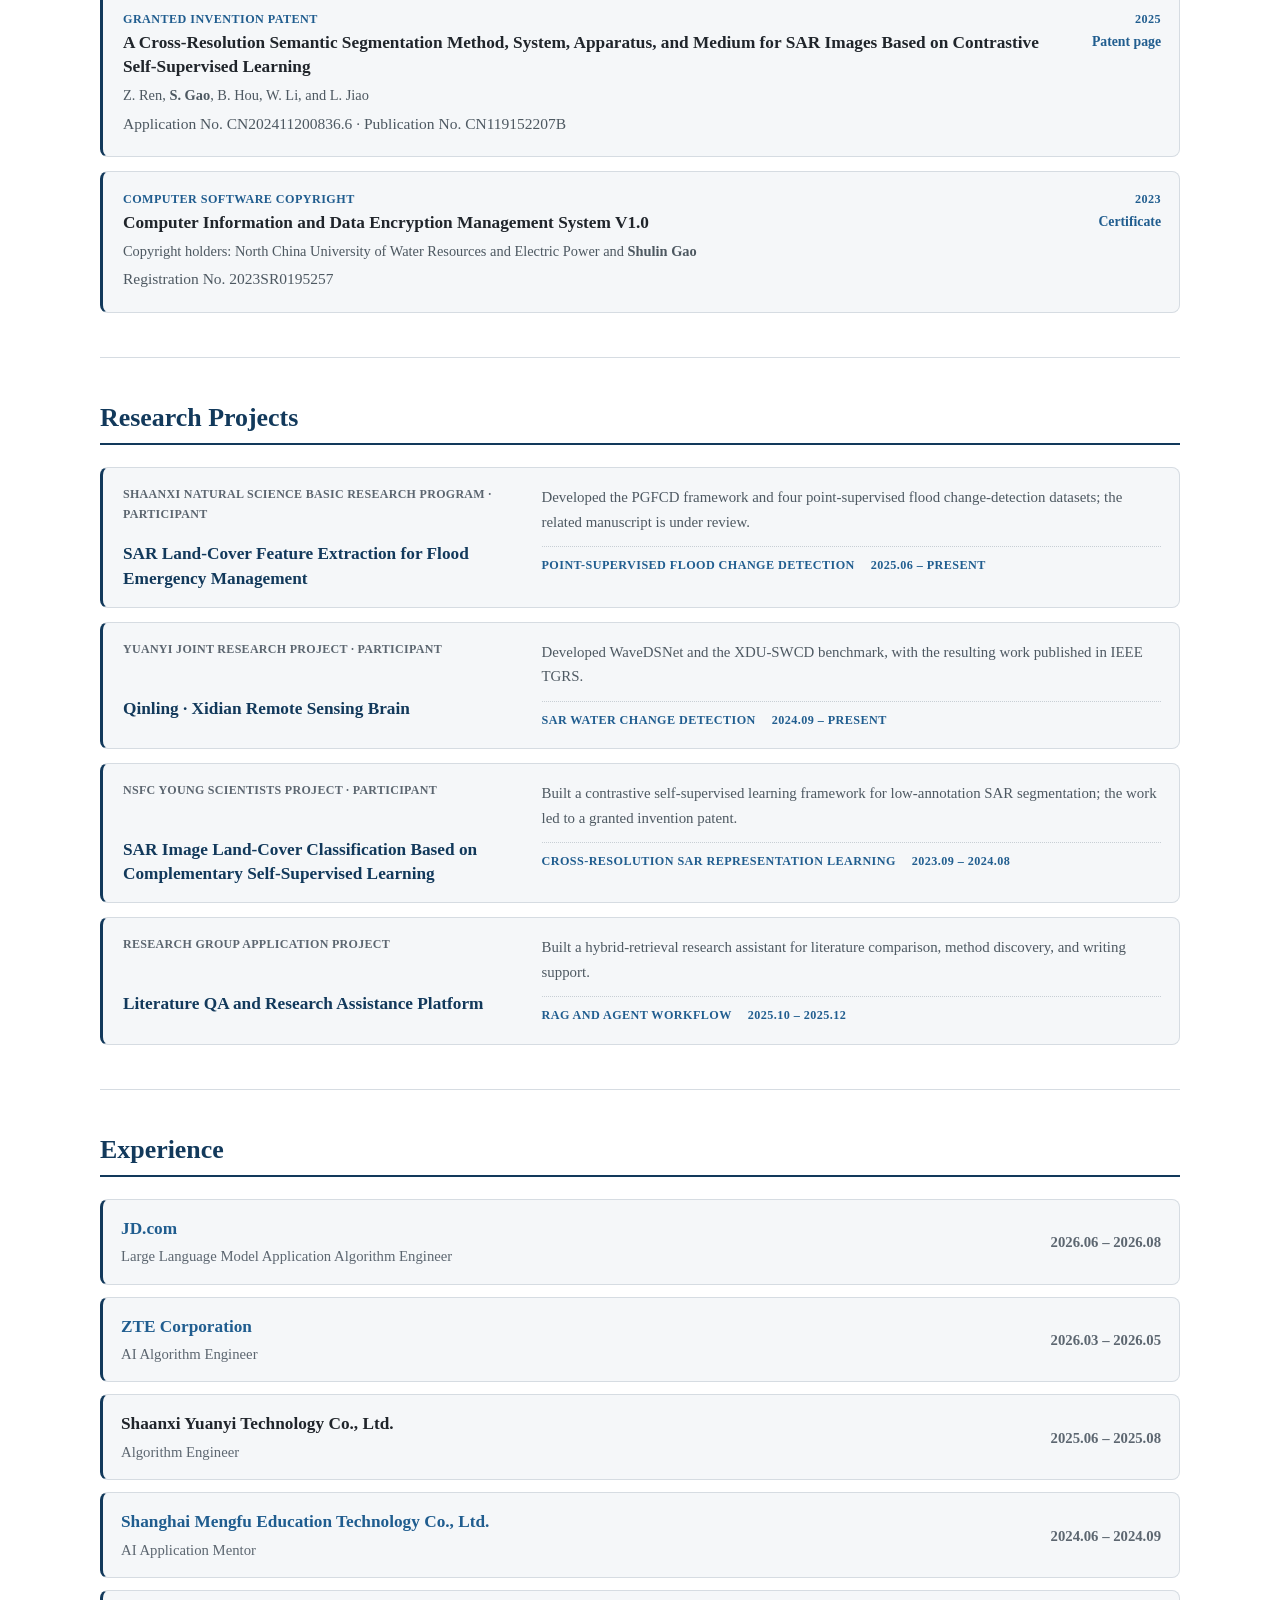
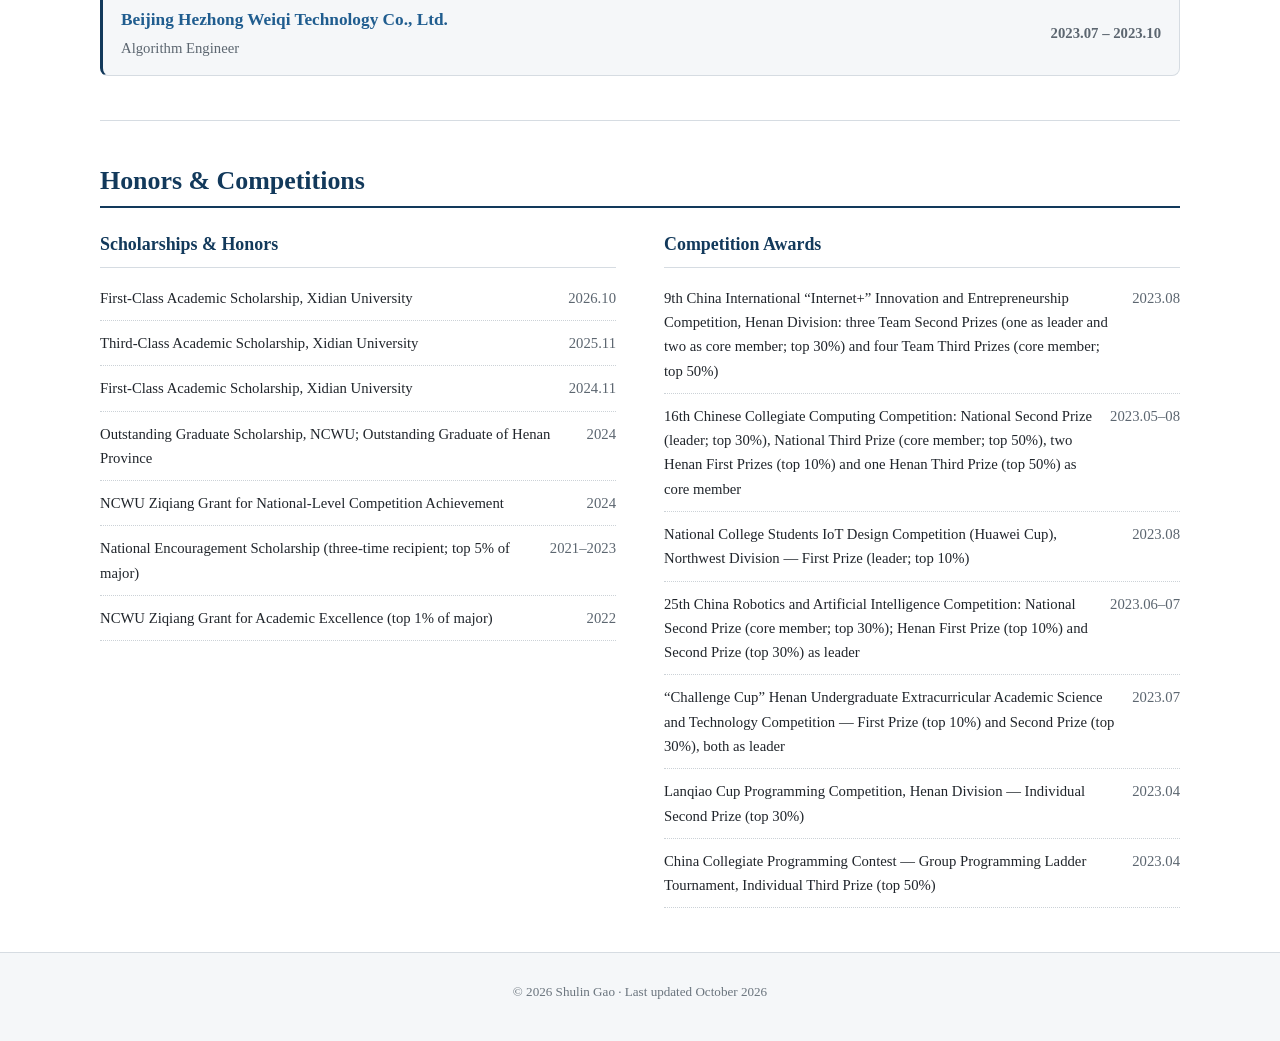
==== commit 765343af: "Add files via upload" ====
--- a/index.html
+++ b/index.html
@@ -1,346 +1,266 @@
-<!DOCTYPE html>
-<html lang="zh">
-<head>
-    <meta charset="UTF-8">
-    <meta name="viewport" content="width=device-width, initial-scale=1.0">
-    <title>GAO Shulin</title>
-    <style>
-        body {
-            /*background-color: rgb(100,8,116);*/
-            text-align: center;
-            font-family: "Times New Roman", Palatino, serif; /* 也包括 Palatino Linotype */
-            position: relative;
-            user-select: none; /* 禁止文本选择 */
-            padding-top: 54px;
-        }
-
-        a {
-            text-decoration: none;
-            position: relative;
-            z-index: 1; /* 确保链接在上层 */
-            color: inherit; /* 继承父元素的颜色 */
-        }
-
-        a:hover {
-            color: #F00; /* 悬停时的颜色 */
-        }
-
-        li {
-            margin-top: 3px; /* 列表项之间的间距 */
-        }
-
-        .overlay {
-            position: absolute;
-            top: 0;
-            left: 0;
-            width: 100%;
-            height: 100%;
-            background-color: rgba(255, 255, 255, 0); /* 半透明效果 */
-            pointer-events: none; /* 允许点击链接 */
-        }
-
-        .site-nav {
-            position: fixed;
-            top: 0;
-            left: 0;
-            right: 0;
-            height: 46px;
-            z-index: 99;
-            background: rgba(255, 255, 255, 0.94);
-            border-bottom: 1px solid #d8d8d8;
-            backdrop-filter: blur(8px);
-        }
-
-        .site-nav-inner {
-            width: 1200px;
-            height: 46px;
-            margin: 0 auto;
-            display: flex;
-            align-items: center;
-            justify-content: flex-end;
-            gap: 18px;
-            font-size: 15px;
-        }
-
-        .site-nav a {
-            color: #333;
-            border-bottom: none;
-        }
-
-        .site-nav a:hover {
-            color: #8b0000;
-        }
-
-        .entry-line {
-            display: grid;
-            grid-template-columns: 1fr minmax(300px, 1.1fr) 1fr;
-            align-items: baseline;
-            column-gap: 16px;
-            width: 100%;
-        }
-
-        .entry-left {
-            text-align: left;
-        }
-
-        .entry-title {
-            text-align: center;
-        }
-
-        .entry-date {
-            text-align: right;
-            white-space: nowrap;
-        }
-
-        @media (max-width: 1240px) {
-            .site-nav-inner {
-                width: auto;
-                padding: 0 16px;
-                justify-content: center;
-                flex-wrap: wrap;
-                gap: 10px 14px;
-            }
-
-            body {
-                padding-top: 68px;
-            }
-
-            .entry-line {
-                grid-template-columns: 1fr;
-                row-gap: 2px;
-            }
-
-            .entry-title,
-            .entry-date {
-                text-align: left;
-            }
-        }
-    </style>
-</head>
-
-<body>
-    <div class="site-nav">
-        <div class="site-nav-inner">
-            <a href="#research">Research</a>
-            <a href="#achievement">Achievement</a>
-            <a href="#projects">Projects</a>
-            <a href="#internship">Experience</a>
-            <a href="#honors">Awards</a>
-            <a href="data/GSL/CV-EN.pdf">CV</a>
-            <a href="./index-CN.html">中文</a>
-        </div>
-    </div>
-    <div align="center">
-        <div style="width:1200px; height:250px; padding-top: 30px;">
-            <div style="float: left;">
-<!--                <img src="data/GSL/1.jpg" height="230px" width="180px" />-->
-                <a href="https://gosling123456.github.io/" target="_blank">
-                        <img src="data/GSL/4.png" height="250px" width="180px" />
-                    </a>
-            </div>
-            <div style="width:1000px; height:240px; padding-left: 10px; float: left; text-align: left;">
-                <font size="5px"><b>GAO Shulin</b></font>
-                <font size="2px"> <a href="./index-CN.html">(CN  ➩)</a></font>
-<!--                <a href="https://www.stanford.edu/" target="_blank">-->
-<!--                        <img src="./data/GSL/stanford.jpg" alt="斯坦福校徽" style="width:80px; height:80px; float:right;">-->
-<!--                    </a>-->
-                <a href="https://www.xidian.edu.cn/" target="_blank">
-                        <img src="./data/GSL/XDU.jpg" alt="西电校徽" style="width:80px; height:80px; float:right;">
-                    </a>
-                <a href="https://www.ncwu.edu.cn" target="_blank">
-                        <img src="./data/GSL/NCWU.jpg" alt="华水校徽" style="width:80px; height:80px; float:right;">
-                    </a>
-
-<!--                <br />-->
-                <br />
-                Undergraduate, Artificial Intelligence @ <a href="https://www2.ncwu.edu.cn/xingong/"> School of Information Engineering</a>, <a href="https://ncwu.edu.cn/">NCWU</a>, Zhengzhou, China (2020.09 - 2024.07,<a href="./data/GSL/Undergraduate.pdf"> Thesis</a>&<a href="./data/GSL/PPT_基于跨分辨率对比聚类视觉特征学习的SAR地物分类答辩PPT.pptx">PPT</a> &nbsp <strong>Supervisor</strong>:&nbsp<a href="https://www2.ncwu.edu.cn/xingong/info/1026/2267.htm">Yangrui Yang</a>)
-                <br />
-                <br />
-                Master candidate, Computer Science @ <a href="https://ipiu.xidian.edu.cn/"> IPIU (Key Laboratory of Intelligent Perception and Image Understanding, Ministry of Education)</a> in <a href="https://sai.xidian.edu.cn/"> School of Artificial Intelligence</a>, <a href="https://www.xidian.edu.cn/">XDU</a>, Xi'an, China (Postgraduate Recommendation, 2024.09 - present &nbsp <strong>Supervisor</strong>:&nbsp<a href="https://faculty.xidian.edu.cn/renzhongle/zh_CN/index.htm">Zhongle Ren</a>)
-                <br />
-                <br />
-<!--                Master candidate, Computer Science @ <a href="https://ipiu.xidian.edu.cn/"> IPIU (Key Laboratory of Intelligent Perception and Image Understanding, Ministry of Education)</a> in <a href="https://sai.xidian.edu.cn/"> School of Artificial Intelligence</a>, <a href="https://www.xidian.edu.cn/">XDU</a>, Xi'an, China (postgraduate recommendation, 2024.09 - present)-->
-                <br />
-                <br />
-                <br />
-
-                Email: Gosling123456@outlook.com  &nbsp &nbsp &nbsp &nbsp
-                Rank&nbsp: 1 / 60
-                <font size="2px"> <a href="./data/GSL/RANK.pdf">(RANK.pdf)</a></font>
-                  &nbsp &nbsp &nbsp &nbsp
-                 GPA &nbsp: 4.04 / 5.0
-
-                <font size="2px"> <a href="./data/GSL/GPA.pdf">(GPA.pdf)</a></font>
-                <br />
-                <br />
-                <a href="https://github.com/gosling123456">[Github]</a>  &nbsp &nbsp &nbsp &nbsp   <a href="https://blog.csdn.net/qq_54932411">[CSDN]</a>  &nbsp &nbsp &nbsp &nbsp <a href="https://orcid.org/0009-0003-9787-9495">[ORCID]</a> &nbsp &nbsp &nbsp <a href="data/GSL/CV-EN.pdf"> &nbsp [Job Résumé-EN &nbsp (If you are looking for a Computer Vision intern or Ph.D. Student)]</a>  &nbsp &nbsp &nbsp &nbsp </a>
-            </div>
-        </div>
-
-        <div style="width:1200px; height:80px; padding-top: 10px;">
-            <div style="width:1190px; height:50px; float: left; text-align: left; padding-left: 10px; ">
-                &nbsp &nbsp &nbsp &nbsp I was an undergraduate at North China University of Water Resources and Electric Power (<a href="https://ncwu.edu.cn/">NCWU</a>, Zhengzhou, China) from Sept. 2020 to July 2024. I had been admitted by Xi'Dian University (<a href="https://www.xidian.edu.cn/">XDU</a>, Xi'an, China) as a postgraduate candidates exempt. Research interests include artificial intelligence (deep learning), computer vision (mainly autonomous driving, 3D vision, medical image processing), intelligent control, brain-machine interface, remote sensing pre-trained large model construction and practical application, synthetic aperture radar (SAR) image intelligent understanding and interpretation, etc.
-            </div>
-        </div>
-<!-- 研究领域 -->
-        <div id="research" style="width:1200px; height:auto; padding-top: 10px;">
-            <div style="width:800px; height:auto; float: left; text-align: left; padding-left: 10px;">
-                <font size="5px"><b>Interest of Research</b></font>
-            </div>
-            <div style="width:1190px; height:auto; float: left; text-align: left; padding-left: 10px;">
-                <ul type="circle">
-                    <li> LLM (Large Language Model, Agent && Embodied AI) </li>
-                    <li> Intelligent control Brain-machine interface </li>
-                    <li> Artificial intelligence (deep learning) Computer vision (mainly autonomous driving, 3D vision, medical image processing) </li>
-                    <li> Remote sensing pre-trained large model construction and practical application Synthetic aperture radar (SAR) image intelligent understanding and interpretation, etc.</li>
-                </ul>
-            </div>
-            <div style="width:1190px; height:auto; float: left; text-align: left; padding-left: 30px; padding-top: 10px;">
-        </div>
-<!-- 科研成果 -->
-        <div id="achievement" style="width:1200px; height:auto; padding-top: 10px;">
-            <div style="width:800px; height:auto; float: left; text-align: left; padding-left: 10px;">
-                <font size="5px"><b>Achievement</b></font>
-            </div>
-            <div style="width:1190px; height:auto; float: left; text-align: left; padding-left: 10px;">
-                <ul type="circle">
-                    <li>  <a href="./data/GSL/202411200836.6受理.pdf">【Patent】</a>Ren Zhongle,<strong>Gao Shulin</strong>,Hou Biao,Li Weibin,Jiao Licheng.A method, system, apparatus, and medium for cross-resolution semantic segmentation of SAR images based on contrast self-supervised learning.<font face="Times New Roman">CN202411200836.6</font> (Under Reviewing)</li>
-                    <li>  <a href="./data/GSL/2022软著.pdf">【Computer Software Copyright】</a>North China University of Water Resources and Electric Power、<strong>Gao Shulin</strong>。Computerized information data encryption management system。<font face="Times New Roman">2023SR0195257</font> </li>
-                </ul>
-            </div>
-        </div>
-<!-- 获得的奖助学金 -->
-        <div id="honors" style="width:1200px; height:auto; padding-top: 10px;">
-            <div style="width:800px; height:auto; float: left; text-align: left; padding-left: 10px;">
-                <font size="5px"><b>Awards</b></font>
-            </div>
-            <div style="width:1190px; height:auto; float: left; text-align: left; padding-left: 10px;">
-                <ul type="circle">
-                    <li>  Outstanding Graduate Award of North China University of Water Resources and Electric Power and Henan Province <i><font color="#14C652" style="font-style: normal;"> Education Development Foundation of North China University of Water Resources and Electric Power</font></i>,<i><font color="#C64A5F" style="font-style: normal;"> Award for Excellent Graduates</font></i>, 2024 (Only 1)</li>
-                    <li>  North China University of Water Resources and Electric Power scholarship fund, Awarded from <i><font color="#14C652" style="font-style: normal;"> Education Development Foundation of North China University of Water Resources and Electric Power</font></i>, <i><font color="#C64A5F" style="font-style: normal;"> Top honors for undergraduate</font></i>, 2024 (Top 1%) </li>
-                    <li>  National Encouragement Scholarship, Awarded from <i><font color="#14C652" style="font-style: normal;"> Department of Education of Henan Province </font></i>, <i><font color="#C64A5F" style="font-style: normal;"> Top honors for undergraduate</font></i>, 2023 (Top 5%),<a href="./data/GSL/奖项说明.pdf">[See Certificate]</a></li>
-                    <li>  National Encouragement Scholarship, Awarded from <i><font color="#14C652" style="font-style: normal;"> Department of Education of Henan Province </font></i>, <i><font color="#C64A5F" style="font-style: normal;"> Top honors for undergraduate</font></i>, 2022 (Top 5%),<a href="./data/GSL/2022国家励志.pdf">[See Certificate]</a></li>
-                    <li>  North China University of Water Resources and Electric Power Self-improvement Grant, Awarded from <i><font color="#14C652" style="font-style: normal;"> Education Development Foundation of North China University of Water Resources and Electric Power </font></i>, <i><font color="#C64A5F" style="font-style: normal;"> Award for Excellent Students </font></i>, 2022 (Top 1%)</li>
-                    <li>  National Encouragement Scholarship, Awarded from <i><font color="#14C652" style="font-style: normal;"> Department of Education of Henan Province</font></i>, <i><font color="#C64A5F" style="font-style: normal;"> Top honors for undergraduate</font></i>, 2021 (Top 5%),<a href="./data/GSL/2021国家励志.pdf">[See Certificate]</a></li>
-
-                </ul>
-            </div>
-        </div>
-<!-- 获得的奖项 -->
-        <div style="width:1200px; height:auto; padding-top: 10px;">
-            <div style="width:800px; height:auto; float: left; text-align: left; padding-left: 10px;">
-                <font size="5px"><b>Prizes</b></font>
-            </div>
-            <div style="width:1190px; height:auto; float: left; text-align: left; padding-left: 10px;">
-                <ul type="circle">
-<!--    Aug.                -->
-                    <li>  2023 Henan "Internet +" College Students Innovation and Entrepreneurship Competition, Prized from <i><font color="#14C652" style="font-style: normal;">Henan Provincial Department of Education</font></i>,  <i><font color="#C64A5F" style="font-style: normal;">Second prize for Competitive teams(Project Developer)</font></i>, 2023.08 (Top 30% in Henan Province),<a href="./data/GSL/互联网+二等奖1.pdf">[See Certificate]</a></li> </li>
-                    <li>  2023 Henan "Internet +" College Students Innovation and Entrepreneurship Competition, Prized from <i><font color="#14C652" style="font-style: normal;">Henan Provincial Department of Education</font></i>,  <i><font color="#C64A5F" style="font-style: normal;">Second prize for Competitive teams(Project Developer)</font></i>, 2023.08 (Top 30% in Henan Province),<a href="./data/GSL/互联网+二等奖2.pdf">[See Certificate]</a></li> </li>
-                    <li>  2023 Henan "Internet +" College Students Innovation and Entrepreneurship Competition, Prized from <i><font color="#14C652" style="font-style: normal;">Henan Provincial Department of Education</font></i>,  <i><font color="#C64A5F" style="font-style: normal;">Second prize for Competitive teams(Project Developer)</font></i>, 2023.08 (Top 30% in Henan Province),<a href="./data/GSL/互联网+二等奖3.pdf">[See Certificate]</a></li> </li>
-                    <li>  2023 Henan "Internet +" College Students Innovation and Entrepreneurship Competition, Prized from <i><font color="#14C652" style="font-style: normal;">Henan Provincial Department of Education</font></i>,  <i><font color="#C64A5F" style="font-style: normal;">Third prize for Competitive teams(Project Developer)</font></i>, 2023.08 (Top 50% in Henan Province),<a href="./data/GSL/互联网+三等奖1.pdf">[See Certificate]</a></li> </li>
-                    <li>  2023 Henan "Internet +" College Students Innovation and Entrepreneurship Competition, Prized from <i><font color="#14C652" style="font-style: normal;">Henan Provincial Department of Education</font></i>,  <i><font color="#C64A5F" style="font-style: normal;">Third prize for Competitive teams(Project Developer)</font></i>, 2023.08 (Top 50% in Henan Province),<a href="./data/GSL/互联网+三等奖2.pdf">[See Certificate]</a></li> </li>
-                    <li>  2023 Henan "Internet +" College Students Innovation and Entrepreneurship Competition, Prized from <i><font color="#14C652" style="font-style: normal;">Henan Provincial Department of Education</font></i>,  <i><font color="#C64A5F" style="font-style: normal;">Third prize for Competitive teams(Project Developer)</font></i>, 2023.08 (Top 50% in Henan Province),<a href="./data/GSL/互联网+三等奖3.pdf">[See Certificate]</a></li> </li>
-                    <li>  2023 Henan "Internet +" College Students Innovation and Entrepreneurship Competition, Prized from <i><font color="#14C652" style="font-style: normal;">Henan Provincial Department of Education</font></i>,  <i><font color="#C64A5F" style="font-style: normal;">Third prize for Competitive teams(Project Developer)</font></i>, 2023.08 (Top 50% in Henan Province),<a href="./data/GSL/互联网+三等奖4.pdf">[See Certificate]</a></li> </li>
-                    <li>  National College Students IoT Design Competition, Prized from <i><font color="#14C652" style="font-style: normal;">Organizing Committee of National College Students IoT Design Competition</font></i>,  <i><font color="#C64A5F" style="font-style: normal;">First prize for Competitive teams(Project Developer)</font></i>, 2023.08 (Top 10% in Northwest of China),<a href="./data/GSL/物联网大赛西北赛区一等奖.pdf">[See Certificate]</a></li> </li>
-                    <li>  Chinese Collegiate Computing Competition, Prized from <i><font color="#14C652" style="font-style: normal;">Organizing Committee of Chinese Collegiate Computing Competition</font></i>,  <i><font color="#C64A5F" style="font-style: normal;">Second prize for Competitive teams(Project Developer)</font></i>, 2023.08 (Top 30% in China),<a href="./data/GSL/中国计算机设计大赛国家级二等奖.pdf">[See Certificate]</a></li> </li>
-                    <li>  Chinese Collegiate Computing Competition, Prized from <i><font color="#14C652" style="font-style: normal;">Organizing Committee of Chinese Collegiate Computing Competition</font></i>,  <i><font color="#C64A5F" style="font-style: normal;">Third prize for Competitive teams(Project Developer)</font></i>, 2023.08 (Top 50% in China),<a href="./data/GSL/奖项说明.pdf">[See Certificate]</a></li> </li>
-<!--    July                -->
-                    <li>  "Challenge Cup" National College Student Curricular Academic Science and Technology Works Competition, Prized from <i><font color="#14C652" style="font-style: normal;">Henan Provincial Commitee of the Chinese Communist Youth League </font></i>,  <i><font color="#C64A5F" style="font-style: normal;">First prize for Competitive teams(Project Leader)</font></i>, 2023.07 (Top 10% in Henan Province), <a href="./data/GSL/2023挑战杯省一.pdf">[See Certificate]</a></li>
-                    <li>  "Challenge Cup" National College Student Curricular Academic Science and Technology Works Competition, Prized from <i><font color="#14C652" style="font-style: normal;">Henan Provincial Commitee of the Chinese Communist Youth League </font></i>,  <i><font color="#C64A5F" style="font-style: normal;">Second prize for Competitive teams(Project Developer)</font></i>, 2023.07 (Top 30% in Henan Province), <a href="./data/GSL/2023挑战杯省二.pdf">[See Certificate]</a></li>
-                    <li>  China Robotics and Artificial Intelligence Competition, Prized from <i><font color="#14C652" style="font-style: normal;">Organizing Committee Member of China Robotics and Artificial Intelligence Competition</font></i>,  <i><font color="#C64A5F" style="font-style: normal;">Second prize for Competitive teams(Project Developer)</font></i>, 2023.07 (Top 30% in China), <a href="./data/GSL/机器人及人工智能国家二等奖.pdf">[See Certificate]</a></li>
-<!--    June                -->
-                    <li>  China Robotics and Artificial Intelligence Competition, Prized from <i><font color="#14C652" style="font-style: normal;">Organizing Committee Member of China Robotics and Artificial Intelligence Competition</font></i>,  <i><font color="#C64A5F" style="font-style: normal;">First prize for Competitive teams(Project Leader)</font></i>, 2023.06 (Top 10% in Henan Province), <a href="./data/GSL/中国机器人及人工智能大赛省一.pdf">[See Certificate]</a></li>
-                    <li>  China Robotics and Artificial Intelligence Competition, Prized from <i><font color="#14C652" style="font-style: normal;">Organizing Committee Member of China Robotics and Artificial Intelligence Competition</font></i>,  <i><font color="#C64A5F" style="font-style: normal;">Second prize for Competitive teams(Project Leader)</font></i>, 2023.06 (Top 30% in Henan Province), <a href="./data/GSL/中国机器人及人工智能大赛省二.pdf">[See Certificate]</a></li>
-<!--    May            -->
-                    <li>  Chinese Collegiate Computing Competition, Prized from <i><font color="#14C652" style="font-style: normal;">Organizing Committee of Chinese Collegiate Computing Competition</font></i>,  <i><font color="#C64A5F" style="font-style: normal;">First prize for Competitive teams(Project Leader)</font></i>, 2023.05 (Top 10% in Henan Province),<a href="./data/GSL/计算机程序设计大赛一等奖1.pdf">[See Certificate]</a></li>
-                    <li>  Chinese Collegiate Computing Competition, Prized from <i><font color="#14C652" style="font-style: normal;">Organizing Committee of Chinese Collegiate Computing Competition</font></i>,  <i><font color="#C64A5F" style="font-style: normal;">First prize for Competitive teams(Project Developer)</font></i>, 2023.05 (Top 10% in Henan Province),<a href="./data/GSL/计算机程序设计大赛一等奖2.pdf">[See Certificate]</a></li>
-	                <li>  Chinese Collegiate Computing Competition, Prized from <i><font color="#14C652" style="font-style: normal;">Organizing Committee of Chinese Collegiate Computing Competition</font></i>,  <i><font color="#C64A5F" style="font-style: normal;">Third prize for Competitive teams(Project Developer)</font></i>, 2023.05 (Top 50% in Henan Province),<a href="./data/GSL/计算机程序设计大赛三等奖.pdf">[See Certificate]</a></li>
-<!--    April            -->
-                    <li>  Blue Bridge Cup National Software and Information Technology Professionals Competition in Henan Province, Prized from <i><font color="#14C652" style="font-style: normal;">Organizing Committee of Blue Bridge Cup National Software and Information Technology Professionals Competition</font></i>,  <i><font color="#C64A5F" style="font-style: normal;">Second prize for individual</font></i>, 2023 .04(Top 30% in Henan Province)，<a href="./data/GSL/蓝桥杯省二.pdf">[See Certificate]</a></li>
-                    <li>  Team Programming Ladder Race, Prized from <i><font color="#14C652" style="font-style: normal;">Computer Education Research Association of Chinese Colleges and Universities</font></i>,  <i><font color="#C64A5F" style="font-style: normal;">Third prize for individual</font></i>, 2023.04 (Top 50%  in Henan Province)，<a href="./data/GSL/2023天梯赛.png">[See Certificate]</a></li>
-                </ul>
-            </div>
-        </div>
-
-<!-- 科研成果、项目 -->
-         <div id="projects" style="width:1200px; height:auto; padding-top: 10px;">
-            <div style="width:800px; height:auto; float: left; text-align: left; padding-left: 10px;">
-                <font size="5px"><b>Projects</b></font>
-            </div>
-            <div style="width:1190px; height:auto; float: left; text-align: left; padding-left: 10px;">
-                <ul type="circle">
-                    <li><div class="entry-line"><span class="entry-left"><strong>Research Group Application Project</strong></span><span class="entry-title"><strong><i><font color="#14C652" style="font-style: normal;">Literature QA and Research Assistance Platform</font></i></strong></span><span class="entry-date"><i><strong><font color="#C64A5F" face="Times New Roman" style="font-style: normal;">2025.10 - 2025.12 </font></strong></i></span></div></li>
-                    <p>Built a sustainable RAG platform for research-group literature workflows, supporting method comparison, model-design reference, and writing assistance. I designed a hybrid retrieval pipeline combining keyword search, semantic search, query rewriting, and pseudo candidate recall, improving Top-3 retrieval accuracy by 30%+ over the baseline. I also implemented concurrent access, user isolation, and a feedback-data cleaning-strategy iteration loop.</p>
-
-                    <li><div class="entry-line"><span class="entry-left"><strong>Personal Project</strong></span><span class="entry-title"><strong><i><font color="#14C652" style="font-style: normal;">Lightweight Medical Intelligent QA Assistant</font></i></strong></span><span class="entry-date"><i><strong><font color="#C64A5F" face="Times New Roman" style="font-style: normal;">2025.06 - 2025.09 </font></strong></i></span></div></li>
-                    <p>Developed a private-deployable lightweight medical QA assistant on a single RTX 4090. The project covered BBPE tokenizer training, GQA Transformer implementation, MoE-based inference optimization, and a three-stage training strategy consisting of weak-supervision guidance, domain LoRA fine-tuning, and DPO preference alignment. The system improved medical QA accuracy by 20%+ over the baseline.</p>
-
-                    <li><div class="entry-line"><span class="entry-left"><strong>Huawei Collaboration Project</strong></span><span class="entry-title"><strong><i><font color="#14C652" style="font-style: normal;">Qinling Xidian Remote Sensing Brain</font></i></strong></span><span class="entry-date"><i><strong><font color="#C64A5F" face="Times New Roman" style="font-style: normal;">2024.09 - Present </font></strong></i></span></div></li>
-                    <p>Contributed to a remote sensing pretraining system organized as L0 foundation, L1 industry, and L2 scenario models. I participated in ViT-L/Swin-L visual backbone pretraining from scratch on 400k domain samples, improving core task performance by over 25%, and worked on million-scale SAR-optical cross-modal alignment, model deployment, and online platform integration.</p>
-
-                    <li><div class="entry-line"><span class="entry-left"><strong>Innovation and Entrepreneurship Training Program for College Students in Henan Province (Cooperator)</strong></span><span class="entry-title"><strong><i><font color="#14C652" style="font-style: normal;">Engineering Eye in the Sky - Intelligent Engineering Hazardous Area Safety Inspector</font></i></strong></span><span class="entry-date"><i><strong><font color="#C64A5F" face="Times New Roman" style="font-style: normal;">2021.12 - 2022.12 </font></strong></i></span></div></li>
-                    <a href="https://www.bilibili.com/video/BV1PatSeVE6Y/?vd_source=3abd7e5c02556202b0fd7332844b6ba0" target="_blank">
-                        <img src="./data/GSL/天眼工程.png" alt="天眼工程" style="width:100px; height:100px; float:right;">
-                    </a>
-                    <p>To build an intelligent construction site safety monitoring system to reduce accident rates on construction sites by monitoring high-risk areas in real time and alerting potential safety risks. In this project, I utilize the Yolo-Fastest framework for target detection to identify helmet wear and personnel behavior. Combined with Mediapipe for bone matching, fall detection is implemented for quick response to possible safety incidents. Optimize the data processing flow and improve the system response speed by designing end-side cloud-side collaborative deployment strategies. Realize automated monitoring of hazardous areas with full identification and warning.</p>
-
-                    <li><div class="entry-line"><span class="entry-left"><strong>Innovation and Entrepreneurship Training Program of North China University of Water Resources and Hydropower (Cooperator)</strong></span><span class="entry-title"><strong><i><font color="#14C652" style="font-style: normal;">My Driving Treasure - Safe Driving Behavior Monitoring and Early Warning System</font></i></strong></span><span class="entry-date"><i><strong><font color="#C64A5F" face="Times New Roman" style="font-style: normal;">2021.12 - 2022.12 </font></strong></i></span></div></li>
-                    <a href="https://www.bilibili.com/video/BV1634y1M7RW/?spm_id_from=333.999.0.0" target="_blank">
-                        <img src="./data/GSL/安全驾驶行为监测预警.png" alt="安全驾驶行为监测预警" style="width:100px; height:100px; float:right;">
-                    </a>
-                    <p>Develop a safe driving behavior detection and warning system based on AIoT technology. The project realizes real-time monitoring and warning of driver fatigue and distraction behaviors by integrating fatigue detection algorithms, behavior recognition models, video pushing and encryption technologies, and multiple sensor devices. I was responsible for the outline design, detailed design, hardware selection, software development and test verification of the system, which ensured the high accuracy recognition and stable operation of the system under various lighting environments. In addition, I designed a WeChat applet for data display, which improves the user experience and provides an effective technical solution for the safety management of operating vehicles.</p>
-
-                    <li><div class="entry-line"><span class="entry-left"><strong>Innovation and Entrepreneurship Training Program of North China University of Water Resources and Hydropower (Leader)</strong></span><span class="entry-title"><strong><i><font color="#14C652" style="font-style: normal;">Intelligent Wheeled Surveillance Robot</font></i></strong></span><span class="entry-date"><i><strong><font color="#C64A5F" face="Times New Roman" style="font-style: normal;">2022.12 - 2023.12 </font></strong></i></span></div></li>
-                    <a href="https://www.bilibili.com/video/BV1894y1b7Cr/?spm_id_from=333.999.0.0" target="_blank">
-                        <img src="./data/GSL/智能轮式监控机器人.png" alt="智能轮式监控机器人" style="width:100px; height:100px; float:right;">
-                    </a>
-                    <p>An intelligent robot called “Wise Eye” has been developed for the safety monitoring of young children and parent-child companionship. Utilizing infrared and ultrasonic sensors as well as cameras and speakers, the robot is equipped with obstacle sensing, image acquisition, dynamic decision-making, and voice interaction capabilities, and is able to autonomously navigate and follow the toddler, as well as detecting dangerous scenarios and alerting the guardian through audio signals. The final development is a full-featured intelligent robot that provides all-round safety protection and interesting interactive experience for young children. The robot won the second prize at the national level in the 2023 China University Computer Design Competition.</p>
-
-                    <li><div class="entry-line"><span class="entry-left"><strong>Innovation and Entrepreneurship Training Program of North China University of Water Resources and Hydropower (Leader)</strong></span><span class="entry-title"><strong><i><font color="#14C652" style="font-style: normal;">Intelligent Seedling</font></i></strong></span><span class="entry-date"><i><strong><font color="#C64A5F" face="Times New Roman" style="font-style: normal;">2021.12 - 2022.12 </font></strong></i></span></div></li>
-                    <a href="https://www.bilibili.com/video/BV15V41117VN/?spm_id_from=333.999.0.0" target="_blank">
-                        <img src="./data/GSL/智能育苗.png" alt="智能育苗" style="width:100px; height:100px; float:right;">
-                    </a>
-                    <p>A smart nursery system has been developed to help farmers automate irrigation, ventilation, light supplementation and shading of crops in order to provide optimal growing environment for crops. The system collects environmental information through various sensors, including soil moisture, air temperature, light intensity, etc., and also utilizes Raspberry Pi as a lower computer to control various servos for automated control. The scope of the project covers the whole process from requirement analysis, hardware design, software programming to system testing. My main task is to write a Raspberry Pi control program using Python to process the sensor data and adjust the servo actions according to the data in order to realize automated seedling nursery.</p>
-                </ul>
-            </div>
-        </div>
-
-<!-- 实习经历 -->
-        <div id="internship" style="width:1200px; height:auto; padding-top: 10px;">
-            <div style="width:800px; height:auto; float: left; text-align: left; padding-left: 10px;">
-                <font size="5px"><b>Intership</b></font>
-            </div>
-            <div style="width:1200px; height:auto; float: left; text-align: left; padding-left: 10px;">
-                <ul type="circle">
-                    <!-- <li><div class="entry-line"><span class="entry-left"><strong>ZTE Corporation</strong></span><span class="entry-title"><strong><i><font color="#14C652" style="font-style: normal;">AI Algorithm Engineer</font></i></strong></span><span class="entry-date"><i><strong><font color="#C64A5F" face="Times New Roman" style="font-style: normal;">2026.05 - Present </font></strong></i></span></div></li>
-                    <p>Designed a lightweight Agent Runtime for CI/CD R&D operations where knowledge QA, status queries, tool operations, and permission control coexist. The runtime integrates LTE knowledge QA, Gerrit review, build-result queries, and merge-order CI checks into a digital-employee entry. I designed the architecture of single-agent decision making, multi-skill execution, and rule fallback, implemented asynchronous long-task execution and proactive notifications with MessageBus, and built session memory, summary compression, output truncation, and employee-ID whitelist authorization.</p> -->
-
-                    <li><div class="entry-line"><span class="entry-left"><strong>Shaanxi Yuanyi Technology Co., Ltd.</strong></span><span class="entry-title"><strong><i><font color="#14C652" style="font-style: normal;">LLM Application Algorithm Engineer</font></i></strong></span><span class="entry-date"><i><strong><font color="#C64A5F" face="Times New Roman" style="font-style: normal;">2025.06 - 2025.09 </font></strong></i></span></div></li>
-                    <p>Led the design and deployment of a multi-agent automated penetration-testing system based on the Plan & Execute architecture, integrating tool scheduling, intelligent analysis, and report generation. The system improved report-generation efficiency by 90%+ and was deployed on an internal platform of a research institute. I built the planning agent, subtask agents, summarization agent, and validation agent, and used RAG plus vector databases for vulnerability knowledge retrieval and structured report generation.</p>
-
-                    <li><div class="entry-line"><span class="entry-left"><strong><a href="http://www.mfeducation.cn/">Mengfu (Shanghai) Education and Technology Co., Ltd.</a></strong><a href="./data/GSL/梦孚（上海）教育科技有限公司实习证明.pdf">[Internship Certificate]</a></span><span class="entry-title"><strong><i><font color="#14C652" style="font-style: normal;">AI Program Mentor</font></i></strong></span><span class="entry-date"><i><strong><font color="#C64A5F" face="Times New Roman" style="font-style: normal;">2024.06 - 2024.08 </font></strong></i></span></div></li>
-                    <p><strong>Blind mutation prediction of proteins: </strong>a novel approach is proposed to predict the effects of protein mutations by integrating the primary and tertiary structures of proteins using Equivariant Graph Neural Network (EGNN). Integration of primary and tertiary structures of proteins using EGNN captures global and local representations of proteins. Semantic embedding of protein sequences by Transformer model ESM-2 to extract evolutionary information of protein sequences. Topologically encode the geometric structure of proteins using EGNN to capture the microenvironment and local structure of proteins. Random perturbations are introduced to simulate natural mutations and prevent model overfitting. The stability of the mutated proteins is assessed by comparing the protein sequence embedding before and after mutation and calculating the fitness score.</p>
-                    <p><strong>Tunable long-duration FLAIR MRI estimation/synthesis for multiple sclerosis:</strong>Aiding medical diagnosis and treatment by improving the accuracy of lesion region segmentation through deep learning techniques. The core work of the project consists of preprocessing the brain MRI image dataset to ensure that the data is adapted to the needs of the deep learning model. For model development, we first adopted the classical U-Net architecture, and then introduced an attention mechanism to enhance the model's ability to recognize key regions. In addition, utilizing the pre-trained ResNet34 model, we constructed a U-Net model with stronger feature extraction capability in an attempt to accelerate the training process and improve the performance. In terms of loss function, we not only implemented the basic Dice Loss, but also tried SoftIoULoss and CalcLoss to optimize the training process of the model. By designing a training process that includes data augmentation, learning rate adjustment, and batch size selection, we conducted multiple rounds of experiments to meticulously tune the model parameters and training strategies. The performance evaluation mainly relies on the metric Dice Similarity Coefficient (DSC), through which we comparatively analyze the performance of different model structures and loss functions. The results of the project show that the base U-Net model achieves a DSC value of about 90% on the test set, while the introduction of the attention mechanism improves the DSC value to 91.45%, which demonstrates a significant improvement in the model performance.The ResNet34+U-Net model also performs well, with a DSC value of 91.17% and a faster training speed.</p>
-                    <p><strong>Research and development of AI mural painting restoration technology: </strong>Aims to use advanced AI algorithms to overcome the challenges of cultural relics restoration, especially for the digital restoration of mural paintings. Select and train the existing Muralnet model with Adversarial Generative Network technology to optimize the mural restoration effect. Configure and maintain the experimental environment, including Python 3.7, PyTorch 1.6, and hardware resources such as NVIDIA GPU RTX2080ti. Setting and adjusting model parameters, including training mode, non-extremely large value suppression, random seed, etc., to adapt to different experimental needs. Use Python for image noise reduction and edge extraction, and adopt Canny operator to realize the best edge detection effect. Uniformly process mural images of different sizes for data preprocessing to improve the accuracy and effectiveness of model training. Train and test the model, record and analyze the comparison between the input image, the original line drawing, the obtained image and the expected effect. The preliminary restoration and color supplementation of the mural images were achieved to improve the restoration efficiency and quality. The optimization directions of model parameters and training strategies are found and proposed through experiments, laying the foundation for further improvement of the model. Efficient methods of data processing are explored, reducing the processing time of a single image and improving the overall work efficiency.</p>
-                    <p><strong>Magic Melodic:</strong>Aims to transform human hummed melodies into musical compositions and provide innovative ways for music creation. I am responsible for audio processing, feature extraction, note recognition, sequence generation, and the development of sequence modeling and musical continuation algorithms using Recurrent Neural Networks (RNN) and Long Short-Term Memory Networks (LSTM). By training the model to recognize humming melodies and generate accompaniments, I ensured that the technical implementation of the system was accurate, the musical quality was artistic, and the user experience was optimized. The project ultimately achieved a 65.7% accuracy rate</p>
-                    <li><div class="entry-line"><span class="entry-left"><strong><a href="https://www.bjhzwq.com/">Beijing Hezhong Weiqi Technology Co., Ltd.</a></strong><a href="./data/GSL/北京合众伟奇科技股份有限公司实习证明.pdf">[Internship Certificate]</a></span><span class="entry-title"><strong><i><font color="#14C652" style="font-style: normal;">Data Analyst</font></i></strong></span><span class="entry-date"><i><strong><font color="#C64A5F" face="Times New Roman" style="font-style: normal;">2023.07 - 2023.10 </font></strong></i></span></div></li>
-                    <p><strong><font face="Times New Roman">1.Design meter OCR model:</font></strong> Responsible for the design and integration of OCR model, through adaptive image cropping to improve the recognition speed of the cropped small pictures, to improve the boundary text information in a statistical way, to improve the recognition accuracy; through the model of parallel processing can improve the recognition speed, to solve the problem of the existing OCR technology is mainly used in the way of compression of the image size to alleviate the large-size image, so that the text information is omitted, resulting in reduced recognition accuracy and deep learning algorithms require a high operating environment, the operating speed is slightly poorer on ordinary hardware configuration. The existing OCR technology mainly adopts the method of compressing the image size to alleviate the large-size image, which makes the detected text information missed, resulting in the reduction of the recognition accuracy and the deep learning algorithm has higher requirements on the running environment, and the running speed is a little bit poorer in the ordinary configuration of the hardware.</p>
-                        <p><strong>2. Research and development of electric power inspection safety monitoring model: </strong>Participate in the field operation wisdom model research and development work, for the electric power inspection workers safety wear clothing (such as helmets, coveralls, insulated gloves, insulated shoes and other safety equipment) norms for monitoring. The model is developed based on Paddle framework, mainly using PicoDet and PP-yoloe network to train the model, and then the model is quantized to make the model lighter. In addition, we are responsible for the correction of the model and data review and correction.</p>
-                        <p><strong>3. Optimization of image clarity: </strong>Participated in and solved the problem of unclear images of key information in the field, using super-resolution model processing and generating adversarial networks to generate the original images.</p>
-</p>
-                </ul>
-            </div>
-        </div>
-        <br />
-         <br />
-         <br />
-         <br />
-
-
-    </div>
-
-</div>
-</body>
-
-</html>
-
+<!doctype html>
+<html lang="en">
+<head>
+  <meta charset="utf-8">
+  <meta name="viewport" content="width=device-width, initial-scale=1">
+  <meta name="description" content="Shulin Gao - research in large language models, agents, computer vision, and remote sensing.">
+  <title>Shulin Gao | Xidian University</title>
+  <link rel="stylesheet" href="styles.css">
+</head>
+<body>
+  <a class="skip-link" href="#main">Skip to content</a>
+
+  <header class="site-header">
+    <nav class="nav" aria-label="Primary navigation">
+      <a class="brand" href="#top">Shulin Gao</a>
+      <div class="nav-links">
+        <a href="#research">Research</a>
+        <a href="#publications">Publications</a>
+        <a href="#projects">Projects</a>
+        <a href="#experience">Experience</a>
+        <a href="#honors">Honors</a>
+        <a href="data/GSL/CV-CN.pdf">CV</a>
+        <a class="language-link" href="index-CN.html" lang="zh-CN">中文</a>
+      </div>
+    </nav>
+  </header>
+
+  <section class="hero" id="top">
+    <div class="hero-inner">
+      <img class="portrait" src="data/GSL/4.png" alt="Portrait of Shulin Gao">
+      <div class="university-marks" aria-label="University emblems">
+        <img class="university-mark" src="data/GSL/XDU.jpg" alt="Emblem of Xidian University">
+        <img class="university-mark" src="data/GSL/NCWU.jpg" alt="Emblem of North China University of Water Resources and Electric Power">
+      </div>
+      <div class="hero-copy">
+        <p class="eyebrow">Xidian University · School of Artificial Intelligence</p>
+        <h1>Shulin Gao</h1>
+        <p class="role">M.S. Candidate in Computer Science</p>
+        <p class="bio">
+          I am a master's student at Xidian University, advised by
+          <a href="https://faculty.xidian.edu.cn/renzhongle/en/index.htm" target="_blank" rel="noopener">Prof. Zhongle Ren</a>.
+          My work centers on large language models, agents, computer vision, and remote sensing,
+          with a particular interest in building reliable learning systems for real-world visual understanding.
+        </p>
+        <div class="education-summary" aria-label="Education">
+          <div class="education-row">
+            <span class="education-date">2024.09 – Present</span>
+            <span><strong>M.S. in Computer Science</strong>, <a href="https://www.xidian.edu.cn/" target="_blank" rel="noopener">Xidian University</a> · Supervisor: <a href="https://faculty.xidian.edu.cn/renzhongle/zh_CN/index.htm" target="_blank" rel="noopener">Prof. Zhongle Ren</a></span>
+          </div>
+          <div class="education-row">
+            <span class="education-date">2020.09 – 2024.07</span>
+            <span><strong>B.Eng. in Artificial Intelligence (Honors)</strong>, <a href="https://www.ncwu.edu.cn/" target="_blank" rel="noopener">North China University of Water Resources and Electric Power</a> · Supervisor: <a href="https://www2.ncwu.edu.cn/xingong/info/1026/2267.htm" target="_blank" rel="noopener">Prof. Yangrui Yang</a></span>
+          </div>
+        </div>
+        <div class="profile-links" aria-label="Profiles and contact">
+          <a href="https://github.com/gosling123456" target="_blank" rel="noopener">GitHub</a>
+          <a href="https://blog.csdn.net/qq_54932411" target="_blank" rel="noopener">CSDN</a>
+          <a href="https://orcid.org/0009-0003-9787-9495" target="_blank" rel="noopener">ORCID</a>
+          <a href="https://scholar.google.com/citations?user=Y2jieVoAAAAJ&amp;hl=ja" target="_blank" rel="noopener">Google Scholar</a>
+          <a href="https://www.linkedin.com/in/shulin-gao-139823401/" target="_blank" rel="noopener">LinkedIn</a>
+          <a href="mailto:gaoshulin123456@gmail.com">Email</a>
+          <a href="data/GSL/CV-CN.pdf">CV</a>
+        </div>
+      </div>
+    </div>
+  </section>
+
+  <main id="main">
+    <section class="section" id="research">
+      <div class="section-heading">
+        <span class="section-index">01 / Focus</span>
+        <div>
+          <h2>Research Interests</h2>
+          <p class="section-intro">Four connected areas that shape my current research and engineering work.</p>
+        </div>
+      </div>
+      <div class="content-offset interest-grid">
+        <div class="interest-card"><strong>LLM</strong><span>Large Language Models</span></div>
+        <div class="interest-card"><strong>Agent</strong><span>Agentic Systems</span></div>
+        <div class="interest-card"><strong>CV</strong><span>Computer Vision</span></div>
+        <div class="interest-card"><strong>RS</strong><span>Remote Sensing</span></div>
+      </div>
+    </section>
+
+    <section class="section" id="publications">
+      <div class="section-heading">
+        <span class="section-index">02 / Work</span>
+        <div>
+          <h2>Publications</h2>
+          <p class="section-intro">Peer-reviewed publications listed on my Google Scholar profile.</p>
+        </div>
+      </div>
+      <div class="content-offset item-list">
+        <article class="item">
+          <div class="item-meta"><span>Journal Article</span><time datetime="2026">2026</time></div>
+          <h3>WaveDSNet: A Wavelet-Enhanced Discrepancy Semantic Network for Water Change Detection in SAR Imagery</h3>
+          <p class="authors"><strong>S. Gao</strong>, Z. Ren, K. Wang, G. Feng, X. Li, W. Zang, B. Hou, W. Li, and L. Jiao</p>
+          <p class="venue">IEEE Transactions on Geoscience and Remote Sensing</p>
+          <p class="paper-links"><a href="https://doi.org/10.1109/TGRS.2026.3736079" target="_blank" rel="noopener">Paper / DOI</a></p>
+        </article>
+        <article class="item">
+          <div class="item-meta"><span>Journal Article</span><time datetime="2026">2026</time></div>
+          <h3>WaterPLNet: A Noise-Robust Weakly Supervised Network for Water Extraction from SAR Imagery Using Point Labels</h3>
+          <p class="authors">K. Wang, W. Zang, Z. Ren, B. Hou, J. Ning, X. Li, <strong>S. Gao</strong>, W. Li, and L. Jiao</p>
+          <p class="venue">International Journal of Applied Earth Observation and Geoinformation</p>
+          <p class="paper-links"><a href="https://doi.org/10.1016/j.jag.2026.105441" target="_blank" rel="noopener">Paper / DOI</a></p>
+        </article>
+        <article class="item">
+          <div class="item-meta"><span>Journal Article</span><time datetime="2025">2025</time></div>
+          <h3>HATNet: Hierarchical Attention Transformer With RS-CLIP Patch Tokens for Remote Sensing Image Captioning</h3>
+          <p class="authors">Z. Ren, J. Meng, C. Zhang, <strong>S. Gao</strong>, B. Hou, W. Li, H. Zhu, and L. Jiao</p>
+          <p class="venue">IEEE Journal of Selected Topics in Applied Earth Observations and Remote Sensing, vol. 18, pp. 27208–27223</p>
+          <p class="paper-links"><a href="https://doi.org/10.1109/JSTARS.2025.3624411" target="_blank" rel="noopener">Paper / DOI</a></p>
+        </article>
+      </div>
+
+      <div class="section-heading section-heading-spaced" id="intellectual-property">
+        <span class="section-index">IP</span>
+        <div><h2>Intellectual Property</h2></div>
+      </div>
+      <div class="content-offset ip-list">
+        <article class="item">
+          <div class="item-meta"><span>Granted Invention Patent</span><time datetime="2025">2025</time></div>
+          <h3>A Cross-Resolution Semantic Segmentation Method, System, Apparatus, and Medium for SAR Images Based on Contrastive Self-Supervised Learning</h3>
+          <p class="authors">Z. Ren, <strong>S. Gao</strong>, B. Hou, W. Li, and L. Jiao</p>
+          <p>Application No. CN202411200836.6 · Publication No. CN119152207B</p>
+          <p class="paper-links">
+            <a href="https://patents.google.com/patent/CN119152207B/en" target="_blank" rel="noopener">Patent page</a>
+            <!-- <a href="data/GSL/202411200836.6受理.pdf">Application document</a> -->
+          </p>
+        </article>
+        <article class="item">
+          <div class="item-meta"><span>Computer Software Copyright</span><time datetime="2023">2023</time></div>
+          <h3>Computer Information and Data Encryption Management System V1.0</h3>
+          <p class="authors">Copyright holders: North China University of Water Resources and Electric Power and <strong>Shulin Gao</strong></p>
+          <p>Registration No. 2023SR0195257</p>
+          <p class="paper-links"><a href="data/GSL/2022软著.pdf">Certificate</a></p>
+        </article>
+      </div>
+    </section>
+
+    <section class="section" id="projects">
+      <div class="section-heading">
+        <span class="section-index">03 / Selected</span>
+        <div>
+          <h2>Research Projects</h2>
+          <p class="section-intro">A concise selection from my CV, focused on the research question and resulting output.</p>
+        </div>
+      </div>
+      <div class="content-offset project-grid">
+        <article class="project-card">
+          <span class="project-type">Shaanxi Natural Science Basic Research Program · Participant</span>
+          <h3>SAR Land-Cover Feature Extraction for Flood Emergency Management</h3>
+          <div class="item-meta"><span>Point-supervised flood change detection</span><time>2025.06 – Present</time></div>
+          <p>Developed the PGFCD framework and four point-supervised flood change-detection datasets; the related manuscript is under review.</p>
+        </article>
+        <article class="project-card">
+          <span class="project-type">Yuanyi Joint Research Project · Participant</span>
+          <h3>Qinling · Xidian Remote Sensing Brain</h3>
+          <div class="item-meta"><span>SAR water change detection</span><time>2024.09 – Present</time></div>
+          <p>Developed WaveDSNet and the XDU-SWCD benchmark, with the resulting work published in IEEE TGRS.</p>
+        </article>
+        <article class="project-card">
+          <span class="project-type">NSFC Young Scientists Project · Participant</span>
+          <h3>SAR Image Land-Cover Classification Based on Complementary Self-Supervised Learning</h3>
+          <div class="item-meta"><span>Cross-resolution SAR representation learning</span><time>2023.09 – 2024.08</time></div>
+          <p>Built a contrastive self-supervised learning framework for low-annotation SAR segmentation; the work led to a granted invention patent.</p>
+        </article>
+        <article class="project-card">
+          <span class="project-type">Research Group Application Project</span>
+          <h3>Literature QA and Research Assistance Platform</h3>
+          <div class="item-meta"><span>RAG and agent workflow</span><time>2025.10 – 2025.12</time></div>
+          <p>Built a hybrid-retrieval research assistant for literature comparison, method discovery, and writing support.</p>
+        </article>
+      </div>
+    </section>
+
+    <section class="section" id="experience">
+      <div class="section-heading">
+        <span class="section-index">04 / Industry</span>
+        <div>
+          <h2>Experience</h2>
+          <p class="section-intro">Industry experience is intentionally kept brief: company, role, and dates.</p>
+        </div>
+      </div>
+      <div class="content-offset experience-list">
+        <article class="experience-row">
+          <div>
+            <h3><a href="https://corporate.jd.com/" target="_blank" rel="noopener">JD.com</a></h3>
+            <p>Large Language Model Application Algorithm Engineer</p>
+          </div>
+          <time datetime="2026-06">2026.06 – 2026.08</time>
+        </article>
+        <article class="experience-row">
+          <div>
+            <h3><a href="https://www.zte.com.cn/global/" target="_blank" rel="noopener">ZTE Corporation</a></h3>
+            <p>AI Algorithm Engineer</p>
+          </div>
+          <time datetime="2026-03">2026.03 – 2026.05</time>
+        </article>
+        <article class="experience-row">
+          <div>
+            <h3>Shaanxi Yuanyi Technology Co., Ltd.</h3>
+            <p>Algorithm Engineer</p>
+          </div>
+          <time datetime="2025-06">2025.06 – 2025.08</time>
+        </article>
+        <article class="experience-row">
+          <div>
+            <h3><a href="http://www.mfeducation.cn/" target="_blank" rel="noopener">Shanghai Mengfu Education Technology Co., Ltd.</a></h3>
+            <p>AI Application Mentor</p>
+          </div>
+          <time datetime="2024-06">2024.06 – 2024.09</time>
+        </article>
+        <article class="experience-row">
+          <div>
+            <h3><a href="https://www.bjhzwq.com/" target="_blank" rel="noopener">Beijing Hezhong Weiqi Technology Co., Ltd.</a></h3>
+            <p>Algorithm Engineer</p>
+          </div>
+          <time datetime="2023-07">2023.07 – 2023.10</time>
+        </article>
+      </div>
+    </section>
+
+    <section class="section" id="honors">
+      <div class="section-heading">
+        <span class="section-index">05 / Recognition</span>
+        <div>
+          <h2>Honors &amp; Competitions</h2>
+          <p class="section-intro">Academic scholarships, honors, and competition awards.</p>
+        </div>
+      </div>
+      <div class="content-offset columns">
+        <div>
+          <h3 class="subsection-title">Scholarships &amp; Honors</h3>
+          <ul class="compact-list">
+            <li><span>First-Class Academic Scholarship, Xidian University</span><time>2026.10</time></li>
+            <li><span>Third-Class Academic Scholarship, Xidian University</span><time>2025.11</time></li>
+            <li><span>First-Class Academic Scholarship, Xidian University</span><time>2024.11</time></li>
+            <li><span>Outstanding Graduate Scholarship, NCWU; Outstanding Graduate of Henan Province</span><time>2024</time></li>
+            <li><span>NCWU Ziqiang Grant for National-Level Competition Achievement</span><time>2024</time></li>
+            <li><span>National Encouragement Scholarship (three-time recipient; top 5% of major)</span><time>2021–2023</time></li>
+            <li><span>NCWU Ziqiang Grant for Academic Excellence (top 1% of major)</span><time>2022</time></li>
+          </ul>
+        </div>
+        <div>
+          <h3 class="subsection-title">Competition Awards</h3>
+          <ul class="compact-list">
+            <li><span>9th China International “Internet+” Innovation and Entrepreneurship Competition, Henan Division: three Team Second Prizes (one as leader and two as core member; top 30%) and four Team Third Prizes (core member; top 50%)</span><time>2023.08</time></li>
+            <li><span>16th Chinese Collegiate Computing Competition: National Second Prize (leader; top 30%), National Third Prize (core member; top 50%), two Henan First Prizes (top 10%) and one Henan Third Prize (top 50%) as core member</span><time>2023.05–08</time></li>
+            <li><span>National College Students IoT Design Competition (Huawei Cup), Northwest Division — First Prize (leader; top 10%)</span><time>2023.08</time></li>
+            <li><span>25th China Robotics and Artificial Intelligence Competition: National Second Prize (core member; top 30%); Henan First Prize (top 10%) and Second Prize (top 30%) as leader</span><time>2023.06–07</time></li>
+            <li><span>“Challenge Cup” Henan Undergraduate Extracurricular Academic Science and Technology Competition — First Prize (top 10%) and Second Prize (top 30%), both as leader</span><time>2023.07</time></li>
+            <li><span>Lanqiao Cup Programming Competition, Henan Division — Individual Second Prize (top 30%)</span><time>2023.04</time></li>
+            <li><span>China Collegiate Programming Contest — Group Programming Ladder Tournament, Individual Third Prize (top 50%)</span><time>2023.04</time></li>
+          </ul>
+        </div>
+      </div>
+    </section>
+  </main>
+
+  <footer>
+    © 2026 Shulin Gao · Last updated October 2026
+  </footer>
+</body>
+</html>
--- a/styles.css
+++ b/styles.css
@@ -0,0 +1,707 @@
+:root {
+  --ink: #20252b;
+  --muted: #5c6670;
+  --line: #d6dce2;
+  --soft: #f5f7f9;
+  --navy: #12395b;
+  --blue: #205d8f;
+  --gold: #b77a24;
+  --max: 1080px;
+}
+
+* { box-sizing: border-box; }
+
+html {
+  scroll-behavior: smooth;
+  scroll-padding-top: 78px;
+}
+
+body {
+  margin: 0;
+  color: var(--ink);
+  background: #fff;
+  font-family: "Times New Roman", KaiTi, "STKaiti", serif;
+  font-size: 15.5px;
+  line-height: 1.65;
+  -webkit-font-smoothing: antialiased;
+}
+
+a {
+  color: var(--blue);
+  text-decoration: none;
+}
+
+a:hover { text-decoration: underline; }
+
+.skip-link {
+  position: fixed;
+  top: -60px;
+  left: 16px;
+  z-index: 1000;
+  padding: 9px 13px;
+  color: #fff;
+  background: var(--navy);
+}
+
+.skip-link:focus { top: 12px; }
+
+.site-header {
+  position: sticky;
+  top: 0;
+  z-index: 100;
+  border-bottom: 1px solid #cfd6dc;
+  background: rgba(255, 255, 255, 0.97);
+}
+
+.nav {
+  width: min(calc(100% - 36px), var(--max));
+  min-height: 62px;
+  margin: 0 auto;
+  display: flex;
+  align-items: center;
+  justify-content: space-between;
+  gap: 26px;
+}
+
+.brand {
+  color: var(--navy);
+  font-family: "Times New Roman", KaiTi, "STKaiti", serif;
+  font-size: 1.15rem;
+  font-weight: 700;
+  letter-spacing: 0.01em;
+  white-space: nowrap;
+}
+
+.brand:hover { text-decoration: none; }
+
+.nav-links {
+  display: flex;
+  align-items: center;
+  justify-content: flex-end;
+  gap: 21px;
+  overflow-x: auto;
+  scrollbar-width: none;
+}
+
+.nav-links::-webkit-scrollbar { display: none; }
+
+.nav-links a {
+  color: #36424c;
+  font-size: 0.88rem;
+  font-weight: 600;
+  white-space: nowrap;
+}
+
+.nav-links a:hover { color: var(--blue); }
+
+.language-link {
+  padding-left: 19px;
+  border-left: 1px solid var(--line);
+}
+
+.hero {
+  border-bottom: 1px solid var(--line);
+  background:
+    radial-gradient(circle at 85% 15%, rgba(35, 95, 155, 0.12), transparent 25%),
+    linear-gradient(180deg, #f8fafc 0%, #fff 100%);
+}
+
+.hero-inner {
+  position: relative;
+  width: min(calc(100% - 36px), var(--max));
+  margin: 0 auto;
+  padding: 76px 0 66px;
+  display: grid;
+  grid-template-columns: 220px minmax(0, 1fr);
+  gap: 58px;
+  align-items: center;
+}
+
+.hero-copy {
+  min-width: 0;
+  padding-right: 176px;
+}
+
+.university-marks {
+  position: absolute;
+  top: 46px;
+  right: 0;
+  display: flex;
+  align-items: center;
+  gap: 10px;
+}
+
+.university-mark {
+  width: 82px;
+  height: 82px;
+  object-fit: contain;
+  opacity: 0.9;
+  mix-blend-mode: multiply;
+}
+
+.portrait {
+  width: 220px;
+  aspect-ratio: 3 / 4;
+  object-fit: cover;
+  border: 1px solid var(--line);
+  border-radius: 8px;
+  box-shadow: 0 18px 42px rgba(18, 32, 51, 0.14);
+}
+
+.eyebrow {
+  margin: 0 0 4px;
+  color: var(--blue);
+  font-size: 0.76rem;
+  font-weight: 700;
+  letter-spacing: 0.08em;
+  text-transform: uppercase;
+}
+
+h1,
+h2,
+h3 {
+  font-family: "Times New Roman", KaiTi, "STKaiti", serif;
+}
+
+h1 {
+  margin: 0;
+  color: var(--navy);
+  font-size: clamp(2.55rem, 5vw, 4.35rem);
+  line-height: 1.05;
+  letter-spacing: -0.035em;
+}
+
+.role {
+  margin: 14px 0 18px;
+  color: #384a59;
+  font-family: "Times New Roman", KaiTi, "STKaiti", serif;
+  font-size: 1.28rem;
+}
+
+.bio {
+  max-width: 750px;
+  margin: 0 0 16px;
+  color: #404a53;
+}
+
+.education-summary {
+  margin: 16px 0 18px;
+  padding: 12px 0;
+  border-top: 1px solid var(--line);
+  border-bottom: 1px solid var(--line);
+}
+
+.education-row {
+  display: grid;
+  grid-template-columns: 132px minmax(0, 1fr);
+  gap: 14px;
+  padding: 3px 0;
+}
+
+.education-date {
+  color: var(--muted);
+  font-variant-numeric: tabular-nums;
+  white-space: nowrap;
+}
+
+.profile-links {
+  margin-top: 22px;
+  display: flex;
+  flex-wrap: wrap;
+  gap: 10px;
+}
+
+.profile-links a {
+  display: inline-flex;
+  align-items: center;
+  min-height: 38px;
+  padding: 7px 13px;
+  border: 1px solid #cfd8e3;
+  border-radius: 999px;
+  color: var(--navy);
+  background: #fff;
+  font-size: 0.88rem;
+  font-weight: 700;
+  text-decoration: none;
+  transition: transform 160ms ease, border-color 160ms ease, color 160ms ease;
+}
+
+.profile-links a:hover {
+  transform: translateY(-1px);
+  border-color: var(--blue);
+  color: var(--blue);
+  text-decoration: none;
+}
+
+main {
+  width: min(calc(100% - 36px), var(--max));
+  margin: 0 auto;
+}
+
+.section {
+  padding: 44px 0;
+  border-bottom: 1px solid var(--line);
+}
+
+.section:last-child { border-bottom: 0; }
+
+.section-heading {
+  margin-bottom: 22px;
+  padding-bottom: 9px;
+  border-bottom: 2px solid var(--navy);
+}
+
+.section-heading > div {
+  display: block;
+}
+
+.section-index { display: none; }
+
+h2 {
+  margin: 0;
+  color: var(--navy);
+  font-size: 1.62rem;
+  line-height: 1.25;
+}
+
+.section-intro {
+  display: none;
+}
+
+#research { padding: 44px 0; }
+
+#research .section-heading {
+  margin-bottom: 22px;
+  padding-bottom: 9px;
+  border-bottom: 2px solid var(--navy);
+}
+
+#research .section-index,
+#research .section-intro { display: none; }
+
+#research h2 { font-size: 1.62rem; }
+
+#research .content-offset { margin-left: 0; }
+
+.content-offset { margin-left: 0; }
+
+.interest-grid {
+  display: grid;
+  grid-template-columns: repeat(4, minmax(0, 1fr));
+  gap: 22px;
+}
+
+.interest-card {
+  min-height: 118px;
+  padding: 20px;
+  border: 1px solid var(--line);
+  border-radius: 10px;
+  background: var(--soft);
+  transition: transform 180ms ease, border-color 180ms ease, box-shadow 180ms ease, background-color 180ms ease;
+}
+
+.interest-card strong {
+  display: block;
+  margin-bottom: 6px;
+  color: var(--navy);
+  font-family: "Times New Roman", KaiTi, "STKaiti", serif;
+  font-size: 1.35rem;
+}
+
+.interest-card span {
+  color: var(--muted);
+  font-size: 0.9rem;
+}
+
+.item-list {
+  list-style: none;
+  margin: 0;
+  padding: 0;
+  display: grid;
+  gap: 14px;
+}
+
+.item-list > .item {
+  position: relative;
+  padding-left: 20px;
+}
+
+.item {
+  position: relative;
+  padding: 17px 136px 17px 20px;
+  border: 1px solid var(--line);
+  border-left: 3px solid var(--navy);
+  border-radius: 8px;
+  background: var(--soft);
+  transition: transform 180ms ease, border-color 180ms ease, box-shadow 180ms ease, background-color 180ms ease;
+}
+
+.item:first-child {
+  padding-top: 17px;
+}
+
+.item-list > .item { padding-right: 136px; }
+
+.item-meta {
+  display: flex;
+  justify-content: flex-start;
+  gap: 16px;
+  margin-bottom: 2px;
+  color: var(--blue);
+  font-size: 0.76rem;
+  font-weight: 700;
+  letter-spacing: 0.035em;
+  text-transform: uppercase;
+}
+
+.item > .item-meta time {
+  position: absolute;
+  top: 17px;
+  right: 18px;
+  width: 104px;
+  text-align: right;
+}
+
+.item h3 {
+  margin: 0 0 4px;
+  color: #20252b;
+  font-size: 1.08rem;
+  line-height: 1.42;
+}
+
+.item p {
+  margin: 3px 0;
+  color: #4d5861;
+}
+
+.authors,
+.venue { font-size: 0.9rem; }
+
+.venue { font-style: italic; }
+
+.paper-links {
+  position: absolute;
+  top: 39px;
+  right: 18px;
+  width: 104px;
+  margin: 0 !important;
+  text-align: right;
+}
+
+.paper-links a {
+  display: block;
+  margin: 0 0 3px;
+  font-size: 0.86rem;
+  font-weight: 600;
+  white-space: nowrap;
+}
+
+.section-heading-spaced { margin-top: 38px; }
+
+.ip-list {
+  display: grid;
+  gap: 14px;
+}
+
+.project-grid {
+  display: grid;
+  gap: 14px;
+}
+
+.project-card {
+  position: relative;
+  padding: 17px 18px 16px 20px;
+  display: grid;
+  grid-template-columns: minmax(250px, 0.9fr) minmax(0, 1.45fr);
+  grid-template-rows: auto auto;
+  column-gap: 34px;
+  row-gap: 4px;
+  border: 1px solid var(--line);
+  border-left: 3px solid var(--navy);
+  border-radius: 8px;
+  background: var(--soft);
+  transition: transform 180ms ease, border-color 180ms ease, box-shadow 180ms ease, background-color 180ms ease;
+}
+
+.project-card h3 {
+  grid-column: 1;
+  margin: 4px 0 0;
+  color: var(--navy);
+  font-size: 1.08rem;
+  line-height: 1.4;
+}
+
+.project-card p {
+  grid-column: 2;
+  grid-row: 1;
+  align-self: end;
+  margin: 0;
+  color: #4e5962;
+  font-size: 0.93rem;
+}
+
+.project-card .project-type {
+  grid-column: 1;
+  color: var(--muted);
+  font-size: 0.75rem;
+  font-weight: 700;
+  letter-spacing: 0.025em;
+  text-transform: uppercase;
+}
+
+.project-card .item-meta {
+  grid-column: 2;
+  grid-row: 2;
+  margin-top: 8px;
+  padding-top: 8px;
+  border-top: 1px dotted #c8cfd5;
+}
+
+.experience-list {
+  display: grid;
+  gap: 12px;
+}
+
+.experience-row {
+  padding: 15px 18px;
+  display: grid;
+  grid-template-columns: minmax(0, 1fr) auto;
+  gap: 24px;
+  align-items: center;
+  border: 1px solid var(--line);
+  border-left: 3px solid var(--navy);
+  border-radius: 8px;
+  background: var(--soft);
+  transition: transform 180ms ease, border-color 180ms ease, box-shadow 180ms ease, background-color 180ms ease;
+}
+
+@media (hover: hover) {
+  .interest-card:hover,
+  #publications .item:hover,
+  .project-card:hover,
+  .experience-row:hover {
+    transform: translateY(-3px);
+    border-color: #b8c7d6;
+    border-left-color: var(--blue);
+    background: #fff;
+    box-shadow: 0 10px 24px rgba(18, 57, 91, 0.1);
+  }
+}
+
+.experience-row h3 {
+  margin: 0;
+  font-size: 1.08rem;
+}
+
+.experience-row p,
+.experience-row time {
+  margin: 1px 0 0;
+  color: var(--muted);
+  font-size: 0.92rem;
+}
+
+.experience-row time {
+  white-space: nowrap;
+  font-weight: 600;
+}
+
+.columns {
+  display: grid;
+  grid-template-columns: 1fr 1fr;
+  gap: 48px;
+}
+
+.subsection-title {
+  margin: 0 0 8px;
+  padding-bottom: 7px;
+  border-bottom: 1px solid var(--line);
+  color: var(--navy);
+  font-size: 1.12rem;
+}
+
+.compact-list {
+  list-style: none;
+  margin: 0;
+  padding: 0;
+}
+
+.compact-list li {
+  padding: 10px 0;
+  display: grid;
+  grid-template-columns: minmax(0, 1fr) auto;
+  gap: 15px;
+  border-bottom: 1px dotted #ccd2d7;
+  font-size: 0.92rem;
+}
+
+.compact-list time {
+  color: var(--muted);
+  white-space: nowrap;
+  font-variant-numeric: tabular-nums;
+}
+
+footer {
+  padding: 28px 16px 38px;
+  border-top: 1px solid var(--line);
+  color: #6a747d;
+  background: var(--soft);
+  text-align: center;
+  font-size: 0.82rem;
+}
+
+@media (max-width: 820px) {
+  .nav {
+    padding: 11px 0;
+    align-items: flex-start;
+  }
+
+  .nav-links {
+    width: 100%;
+    justify-content: flex-start;
+  }
+
+  .hero-inner {
+    grid-template-columns: 160px minmax(0, 1fr);
+    gap: 32px;
+  }
+
+  .portrait { width: 160px; }
+
+  .hero-copy { padding-right: 138px; }
+
+  .university-marks {
+    top: 54px;
+    gap: 8px;
+  }
+
+  .university-mark {
+    width: 64px;
+    height: 64px;
+  }
+
+  .project-card {
+    grid-template-columns: 1fr;
+  }
+
+  .project-card .project-type,
+  .project-card h3,
+  .project-card p,
+  .project-card .item-meta {
+    grid-column: 1;
+    grid-row: auto;
+  }
+
+  .project-card p { margin-top: 8px; }
+}
+
+@media (max-width: 600px) {
+  html { scroll-padding-top: 108px; }
+
+  .nav {
+    width: min(calc(100% - 24px), var(--max));
+    display: block;
+  }
+
+  .brand {
+    display: block;
+    margin-bottom: 6px;
+  }
+
+  .nav-links { gap: 15px; }
+
+  .language-link {
+    padding-left: 0;
+    border-left: 0;
+  }
+
+  .hero-inner {
+    width: min(calc(100% - 32px), var(--max));
+    padding: 42px 0 50px;
+    grid-template-columns: 1fr;
+    gap: 18px;
+  }
+
+  .portrait { width: 150px; }
+
+  .hero-copy { padding-right: 0; }
+
+  .university-marks {
+    top: 42px;
+    gap: 7px;
+  }
+
+  .university-mark {
+    width: 58px;
+    height: 58px;
+  }
+
+  h1 { font-size: 2.6rem; }
+
+  .role { font-size: 1rem; }
+
+  .education-row {
+    grid-template-columns: 1fr;
+    gap: 0;
+    padding: 5px 0;
+  }
+
+  main { width: min(calc(100% - 32px), var(--max)); }
+
+  .section { padding: 34px 0; }
+
+  #research { padding: 34px 0; }
+
+  .interest-grid {
+    grid-template-columns: 1fr 1fr;
+    gap: 15px;
+  }
+
+  .item-list > .item {
+    padding-left: 16px;
+  }
+
+  .item,
+  .item-list > .item {
+    padding-right: 96px;
+  }
+
+  .item > .item-meta time,
+  .paper-links {
+    right: 14px;
+    width: 68px;
+  }
+
+  .paper-links a { font-size: 0.76rem; }
+
+  .item-meta {
+    display: grid;
+    grid-template-columns: 1fr auto;
+  }
+
+  .experience-row,
+  .compact-list li {
+    grid-template-columns: 1fr;
+    gap: 3px;
+  }
+
+  .columns {
+    grid-template-columns: 1fr;
+    gap: 32px;
+  }
+}
+
+@media (prefers-reduced-motion: reduce) {
+  html { scroll-behavior: auto; }
+
+  .interest-card,
+  #publications .item,
+  .experience-row {
+    transition: none;
+  }
+
+  .interest-card:hover,
+  #publications .item:hover,
+  .experience-row:hover {
+    transform: none;
+  }
+}
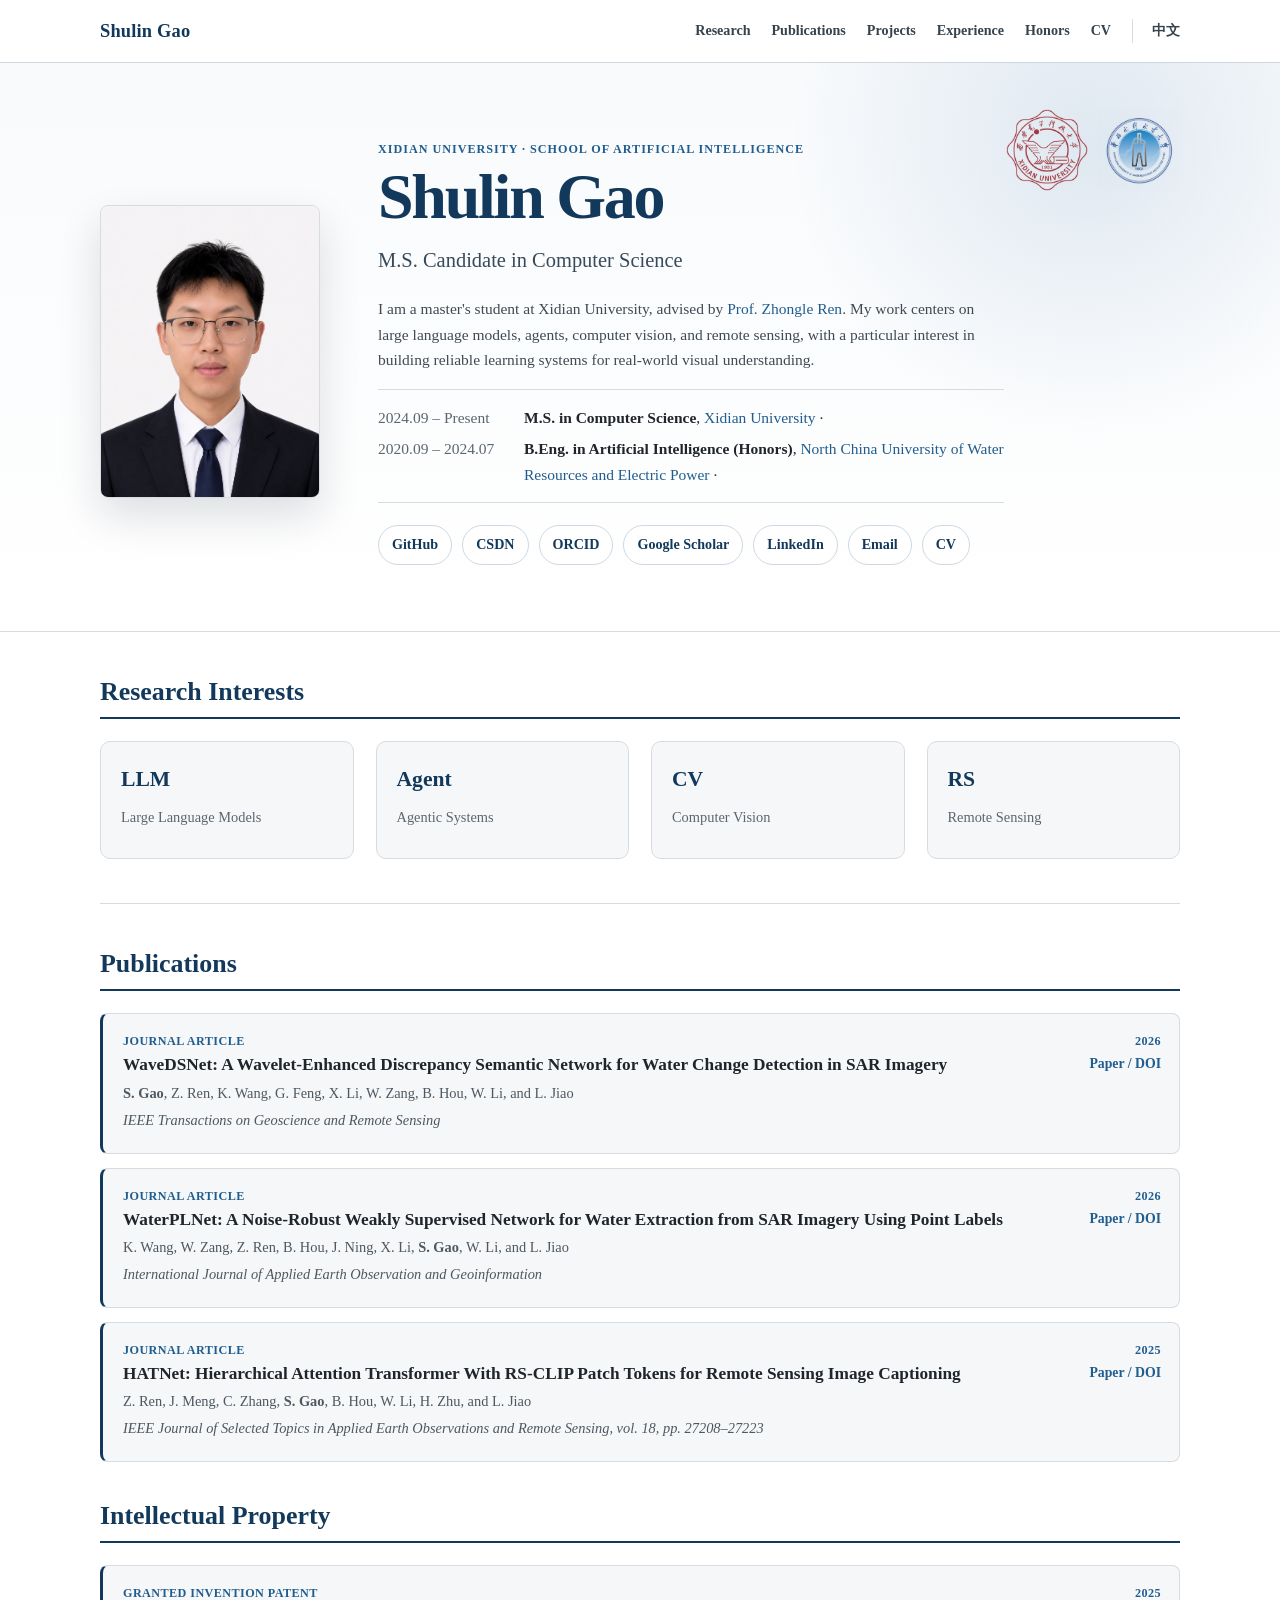
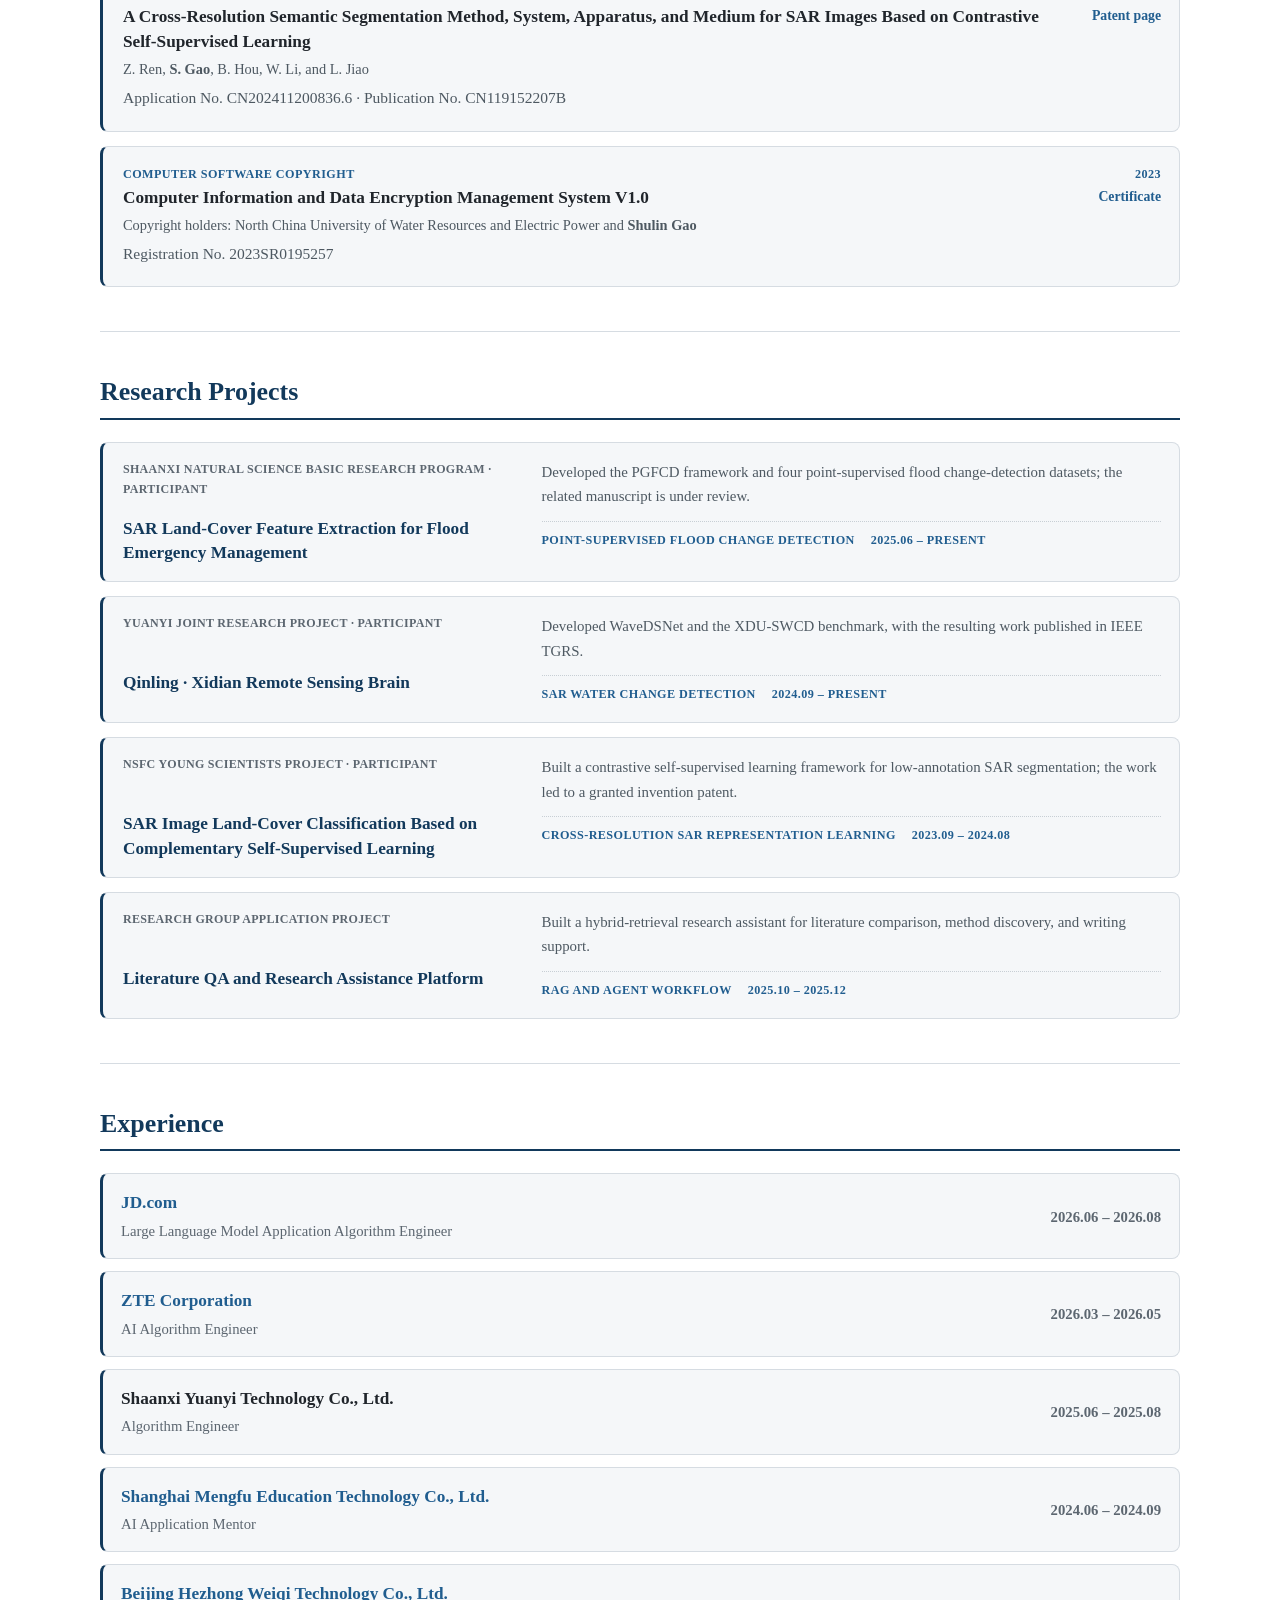
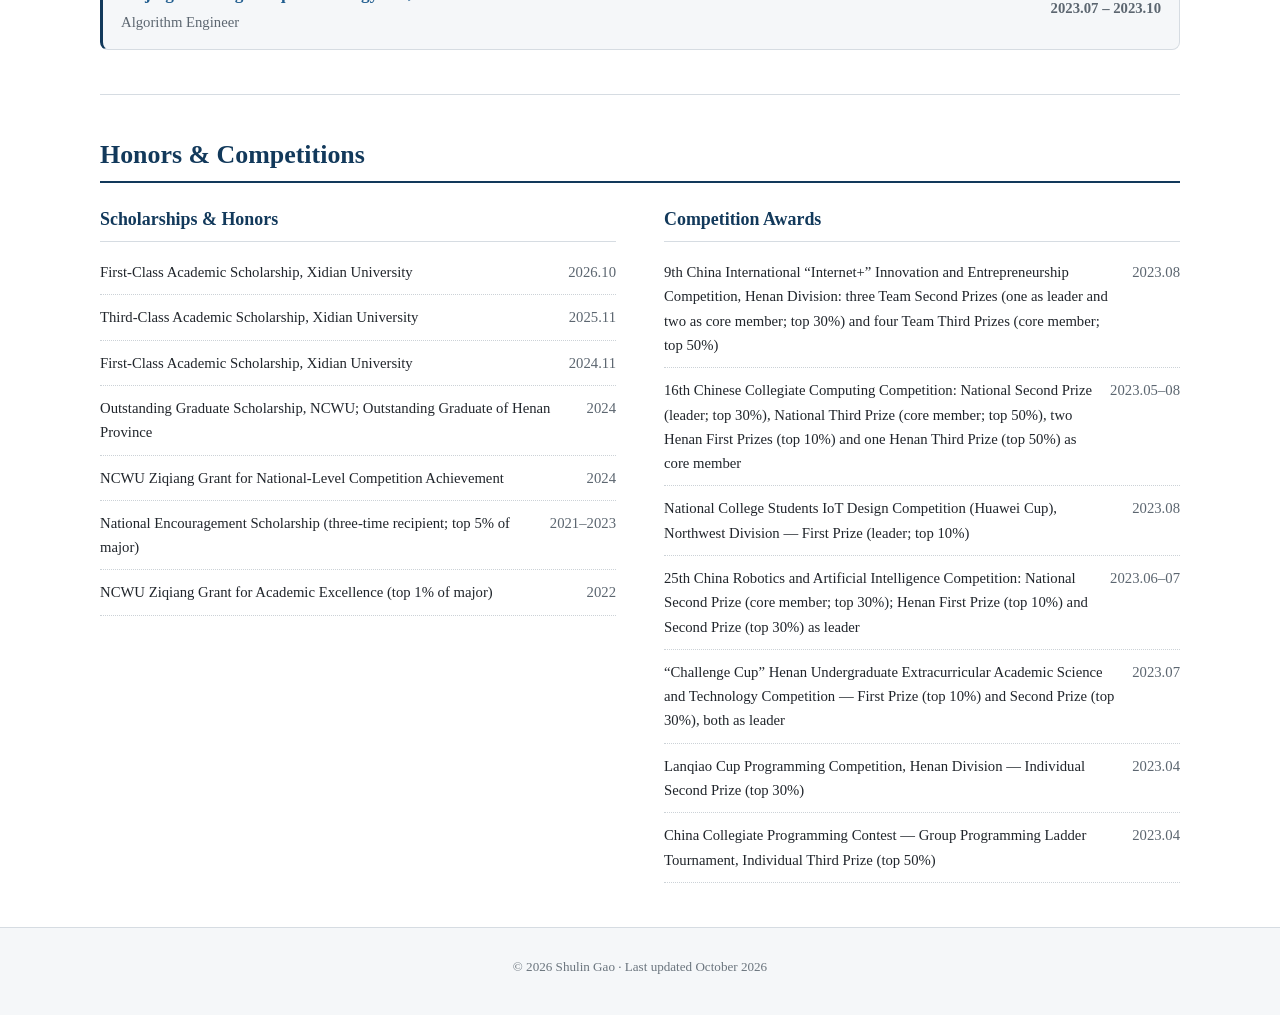
==== commit a358b2a9: "Update index.html" ====
--- a/index.html
+++ b/index.html
@@ -45,11 +45,11 @@
         <div class="education-summary" aria-label="Education">
           <div class="education-row">
             <span class="education-date">2024.09 – Present</span>
-            <span><strong>M.S. in Computer Science</strong>, <a href="https://www.xidian.edu.cn/" target="_blank" rel="noopener">Xidian University</a> · Supervisor: <a href="https://faculty.xidian.edu.cn/renzhongle/zh_CN/index.htm" target="_blank" rel="noopener">Prof. Zhongle Ren</a></span>
+            <span><strong>M.S. in Computer Science</strong>, <a href="https://www.xidian.edu.cn/" target="_blank" rel="noopener">Xidian University</a> ·</span>
           </div>
           <div class="education-row">
             <span class="education-date">2020.09 – 2024.07</span>
-            <span><strong>B.Eng. in Artificial Intelligence (Honors)</strong>, <a href="https://www.ncwu.edu.cn/" target="_blank" rel="noopener">North China University of Water Resources and Electric Power</a> · Supervisor: <a href="https://www2.ncwu.edu.cn/xingong/info/1026/2267.htm" target="_blank" rel="noopener">Prof. Yangrui Yang</a></span>
+            <span><strong>B.Eng. in Artificial Intelligence (Honors)</strong>, <a href="https://www.ncwu.edu.cn/" target="_blank" rel="noopener">North China University of Water Resources and Electric Power</a> ·</span>
           </div>
         </div>
         <div class="profile-links" aria-label="Profiles and contact">
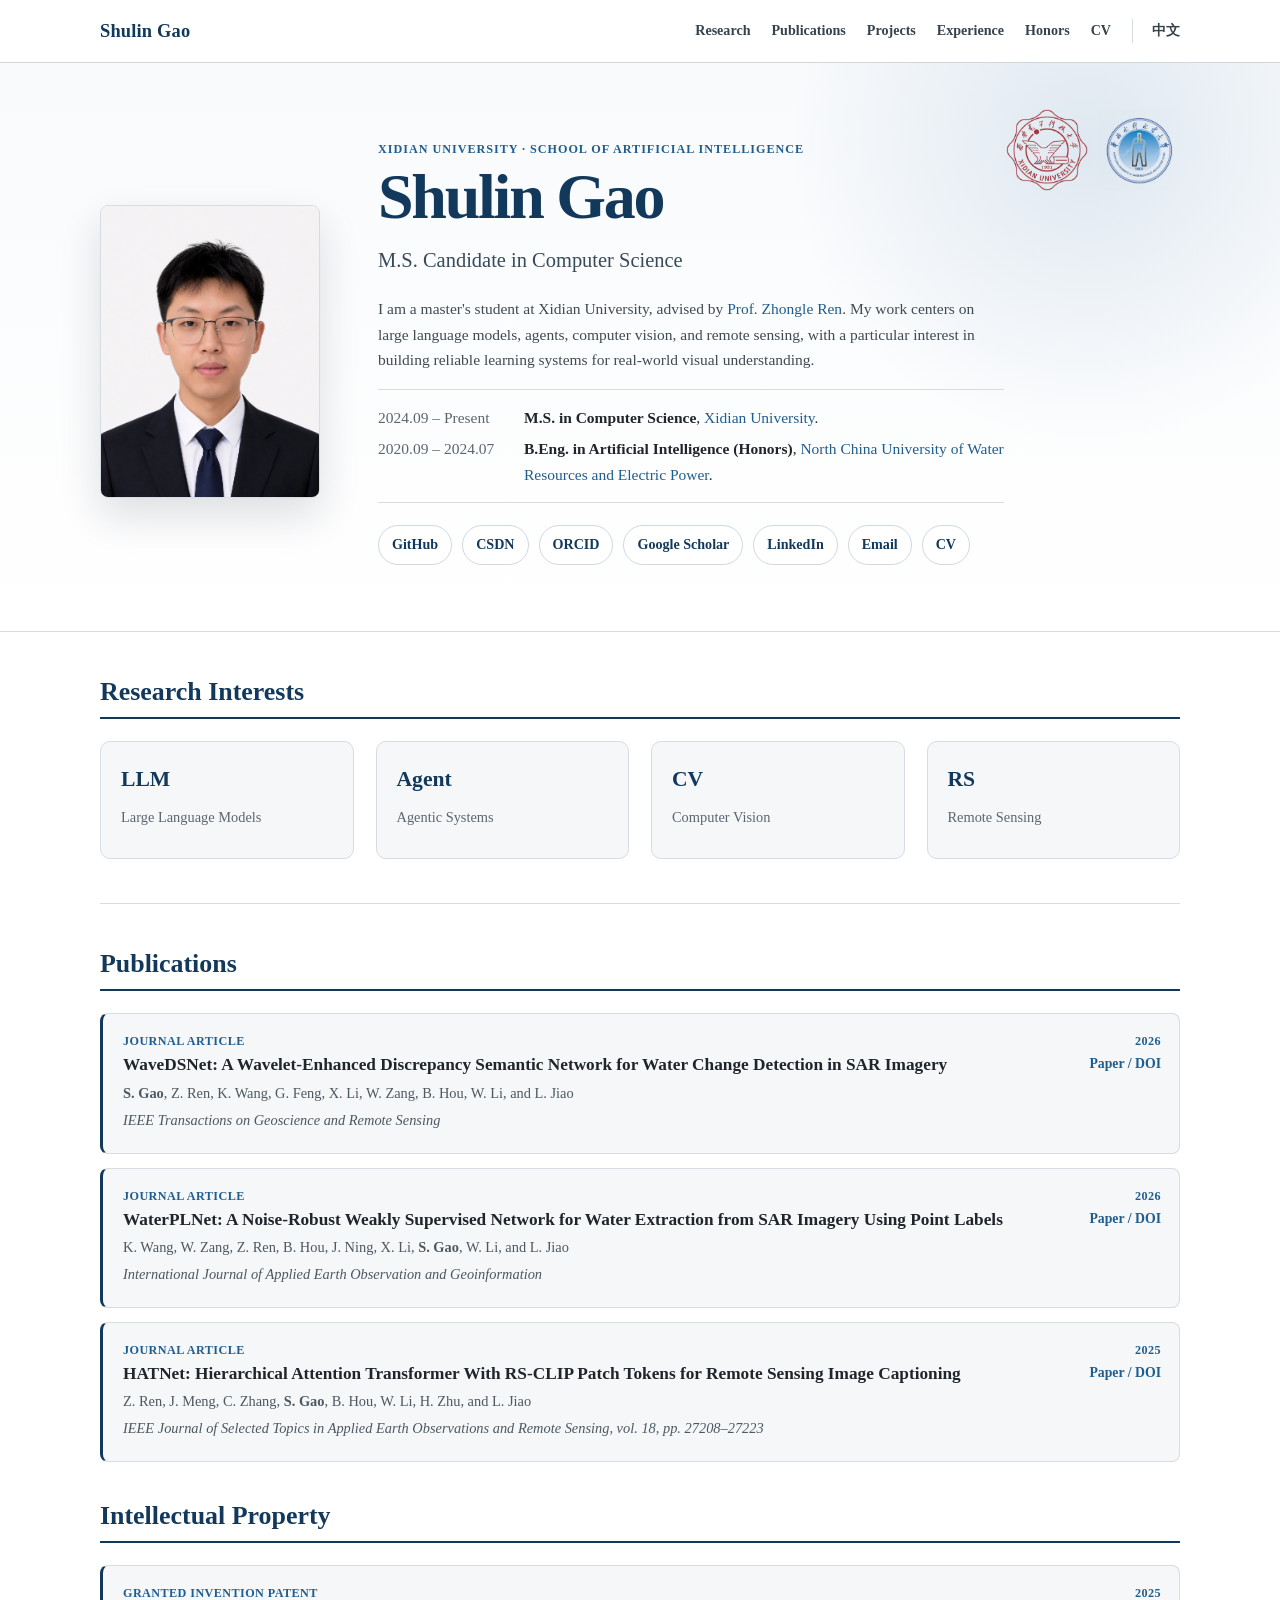
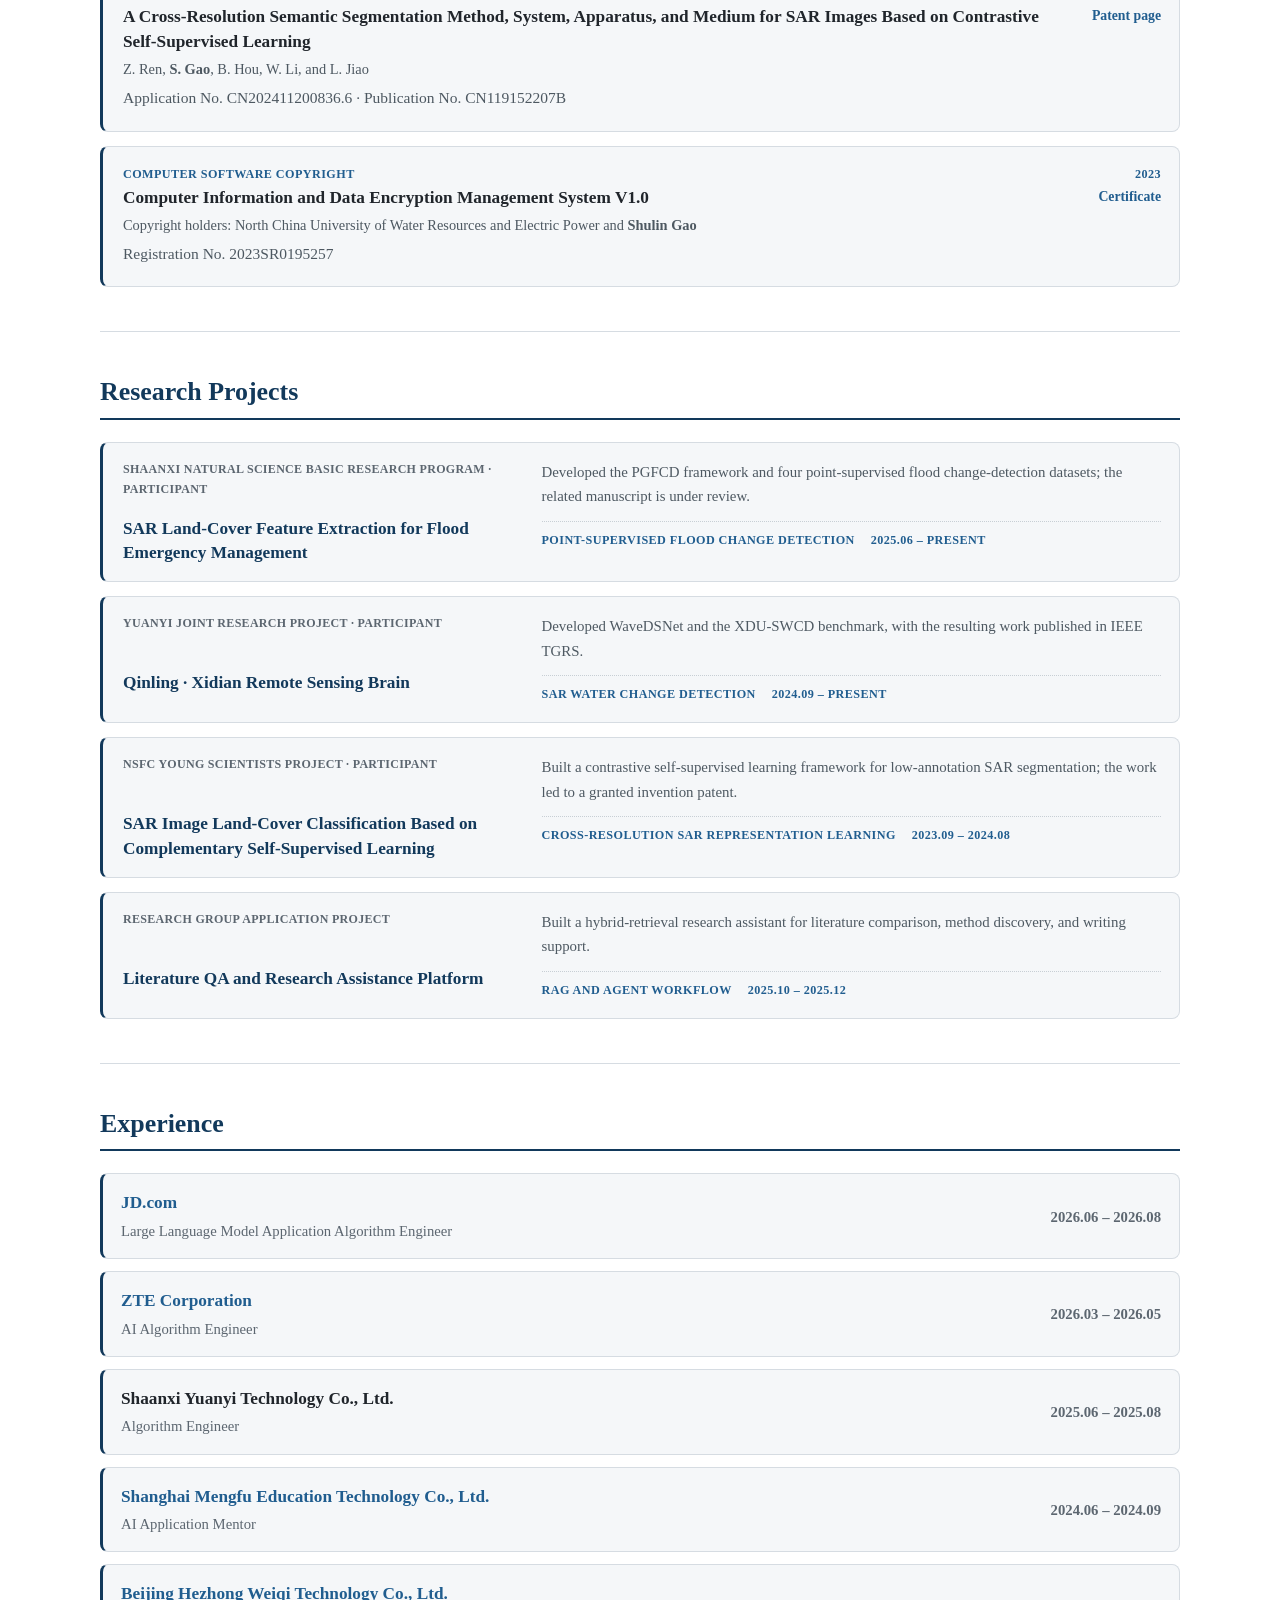
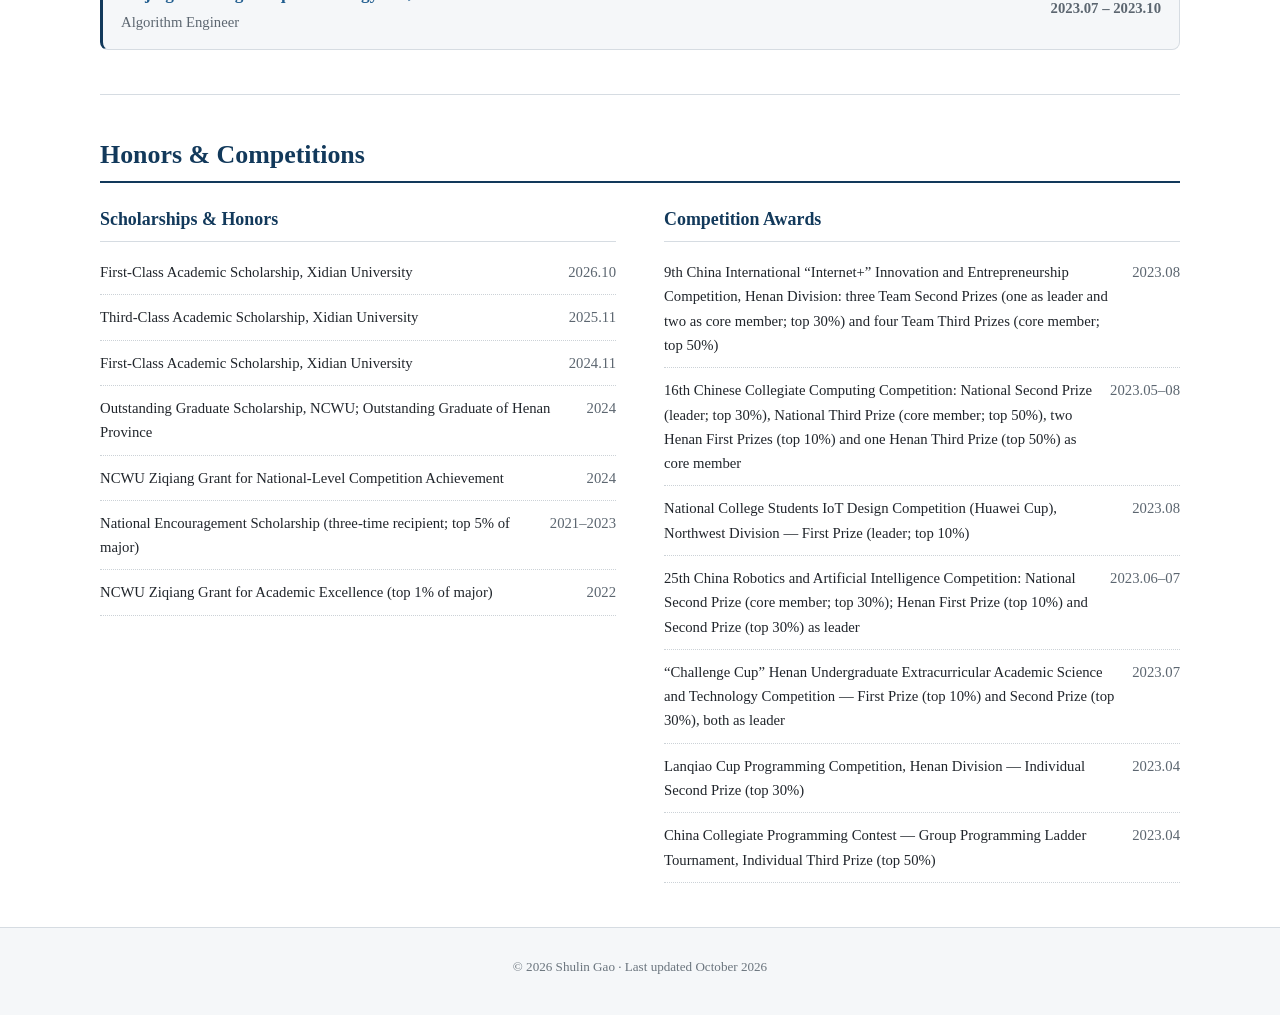
==== commit a1b233e9: "Update index.html" ====
--- a/index.html
+++ b/index.html
@@ -45,11 +45,11 @@
         <div class="education-summary" aria-label="Education">
           <div class="education-row">
             <span class="education-date">2024.09 – Present</span>
-            <span><strong>M.S. in Computer Science</strong>, <a href="https://www.xidian.edu.cn/" target="_blank" rel="noopener">Xidian University</a> ·</span>
+            <span><strong>M.S. in Computer Science</strong>, <a href="https://www.xidian.edu.cn/" target="_blank" rel="noopener">Xidian University</a>.</span>
           </div>
           <div class="education-row">
             <span class="education-date">2020.09 – 2024.07</span>
-            <span><strong>B.Eng. in Artificial Intelligence (Honors)</strong>, <a href="https://www.ncwu.edu.cn/" target="_blank" rel="noopener">North China University of Water Resources and Electric Power</a> ·</span>
+            <span><strong>B.Eng. in Artificial Intelligence (Honors)</strong>, <a href="https://www.ncwu.edu.cn/" target="_blank" rel="noopener">North China University of Water Resources and Electric Power</a>.</span>
           </div>
         </div>
         <div class="profile-links" aria-label="Profiles and contact">
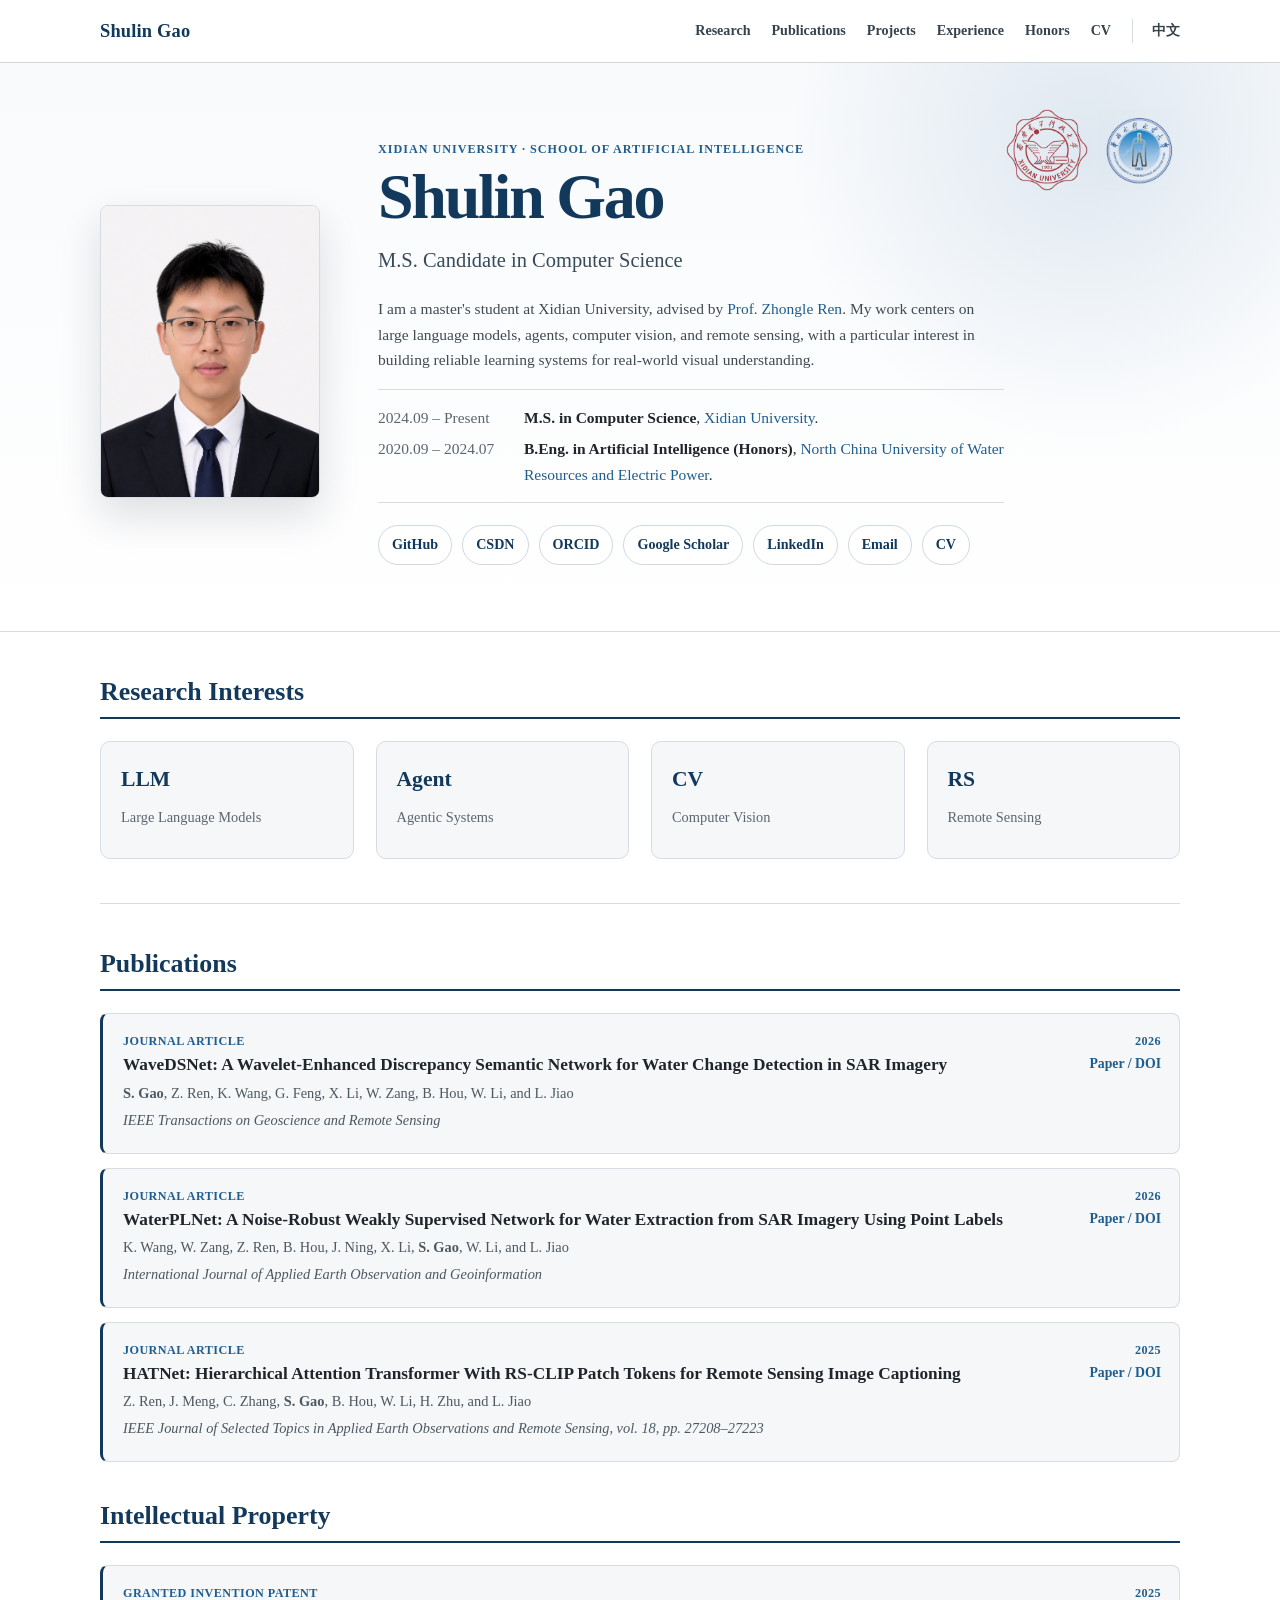
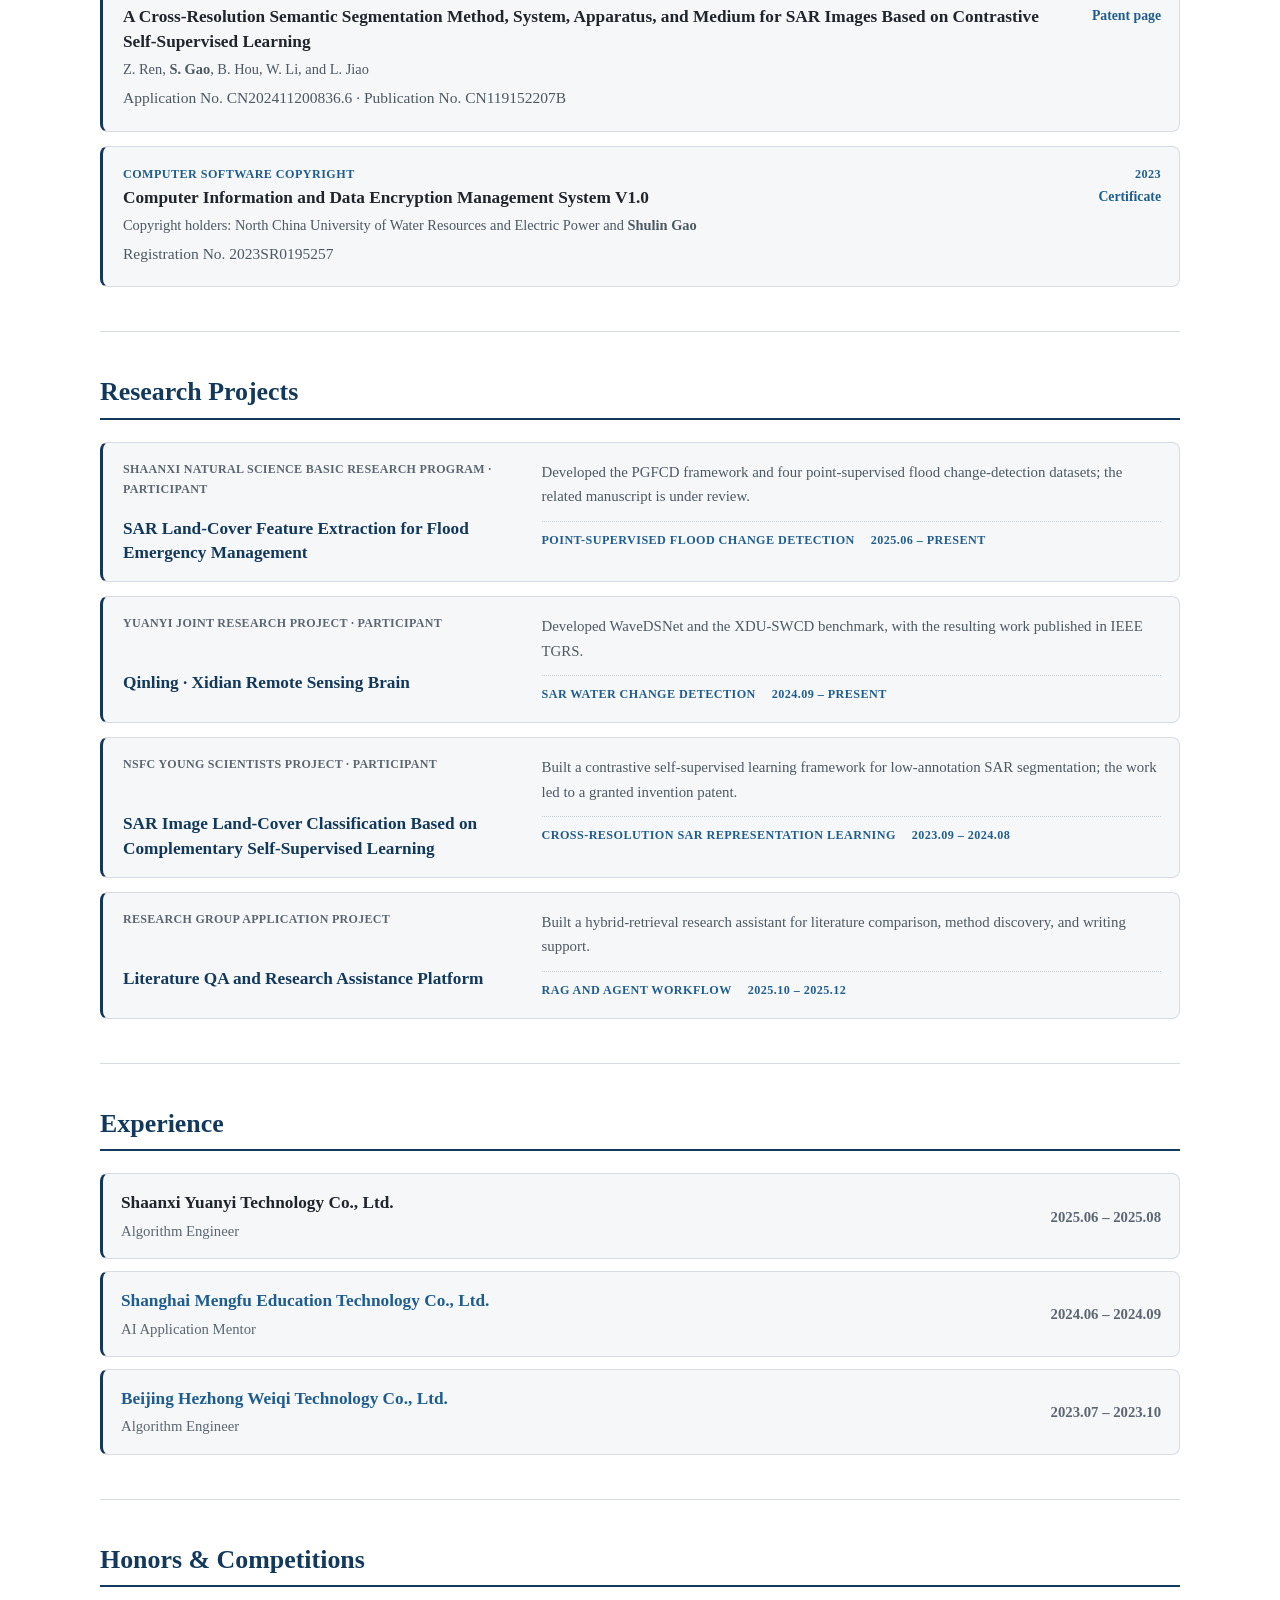
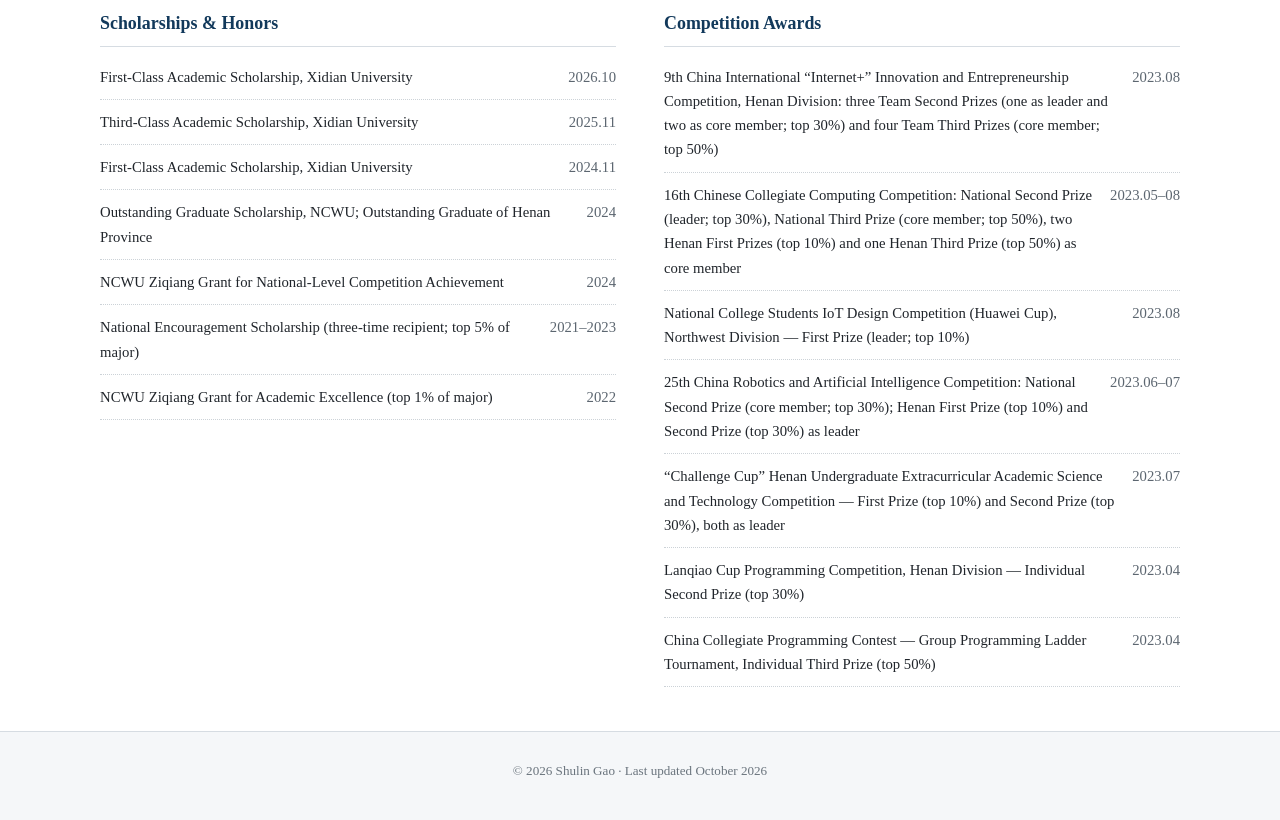
==== commit 77ea9f32: "Comment out experience rows in index.html Commented out experience entries for JD.com and ZTE Corpor" ====
--- a/index.html
+++ b/index.html
@@ -184,20 +184,20 @@
         </div>
       </div>
       <div class="content-offset experience-list">
-        <article class="experience-row">
+        <!-- <article class="experience-row">
           <div>
             <h3><a href="https://corporate.jd.com/" target="_blank" rel="noopener">JD.com</a></h3>
             <p>Large Language Model Application Algorithm Engineer</p>
           </div>
           <time datetime="2026-06">2026.06 – 2026.08</time>
-        </article>
-        <article class="experience-row">
+        </article> -->
+        <!-- <article class="experience-row">
           <div>
             <h3><a href="https://www.zte.com.cn/global/" target="_blank" rel="noopener">ZTE Corporation</a></h3>
             <p>AI Algorithm Engineer</p>
           </div>
           <time datetime="2026-03">2026.03 – 2026.05</time>
-        </article>
+        </article> -->
         <article class="experience-row">
           <div>
             <h3>Shaanxi Yuanyi Technology Co., Ltd.</h3>
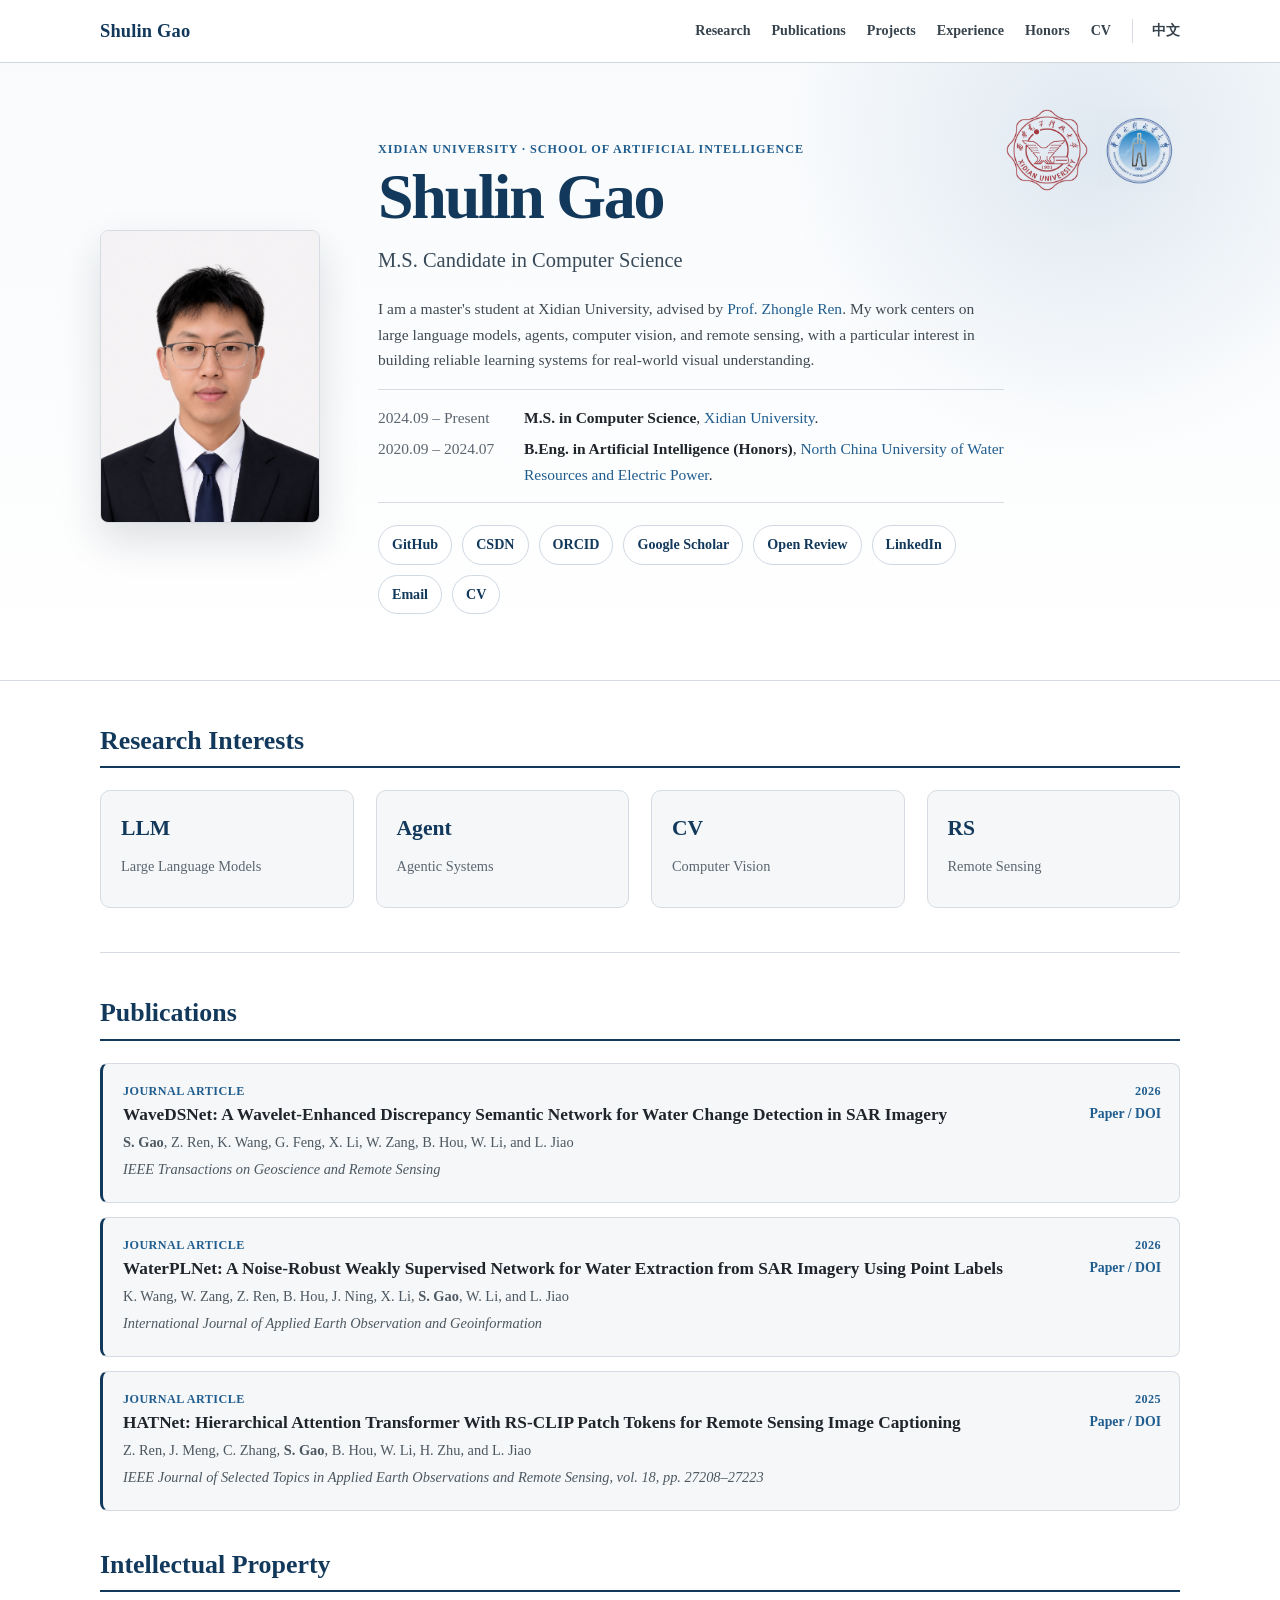
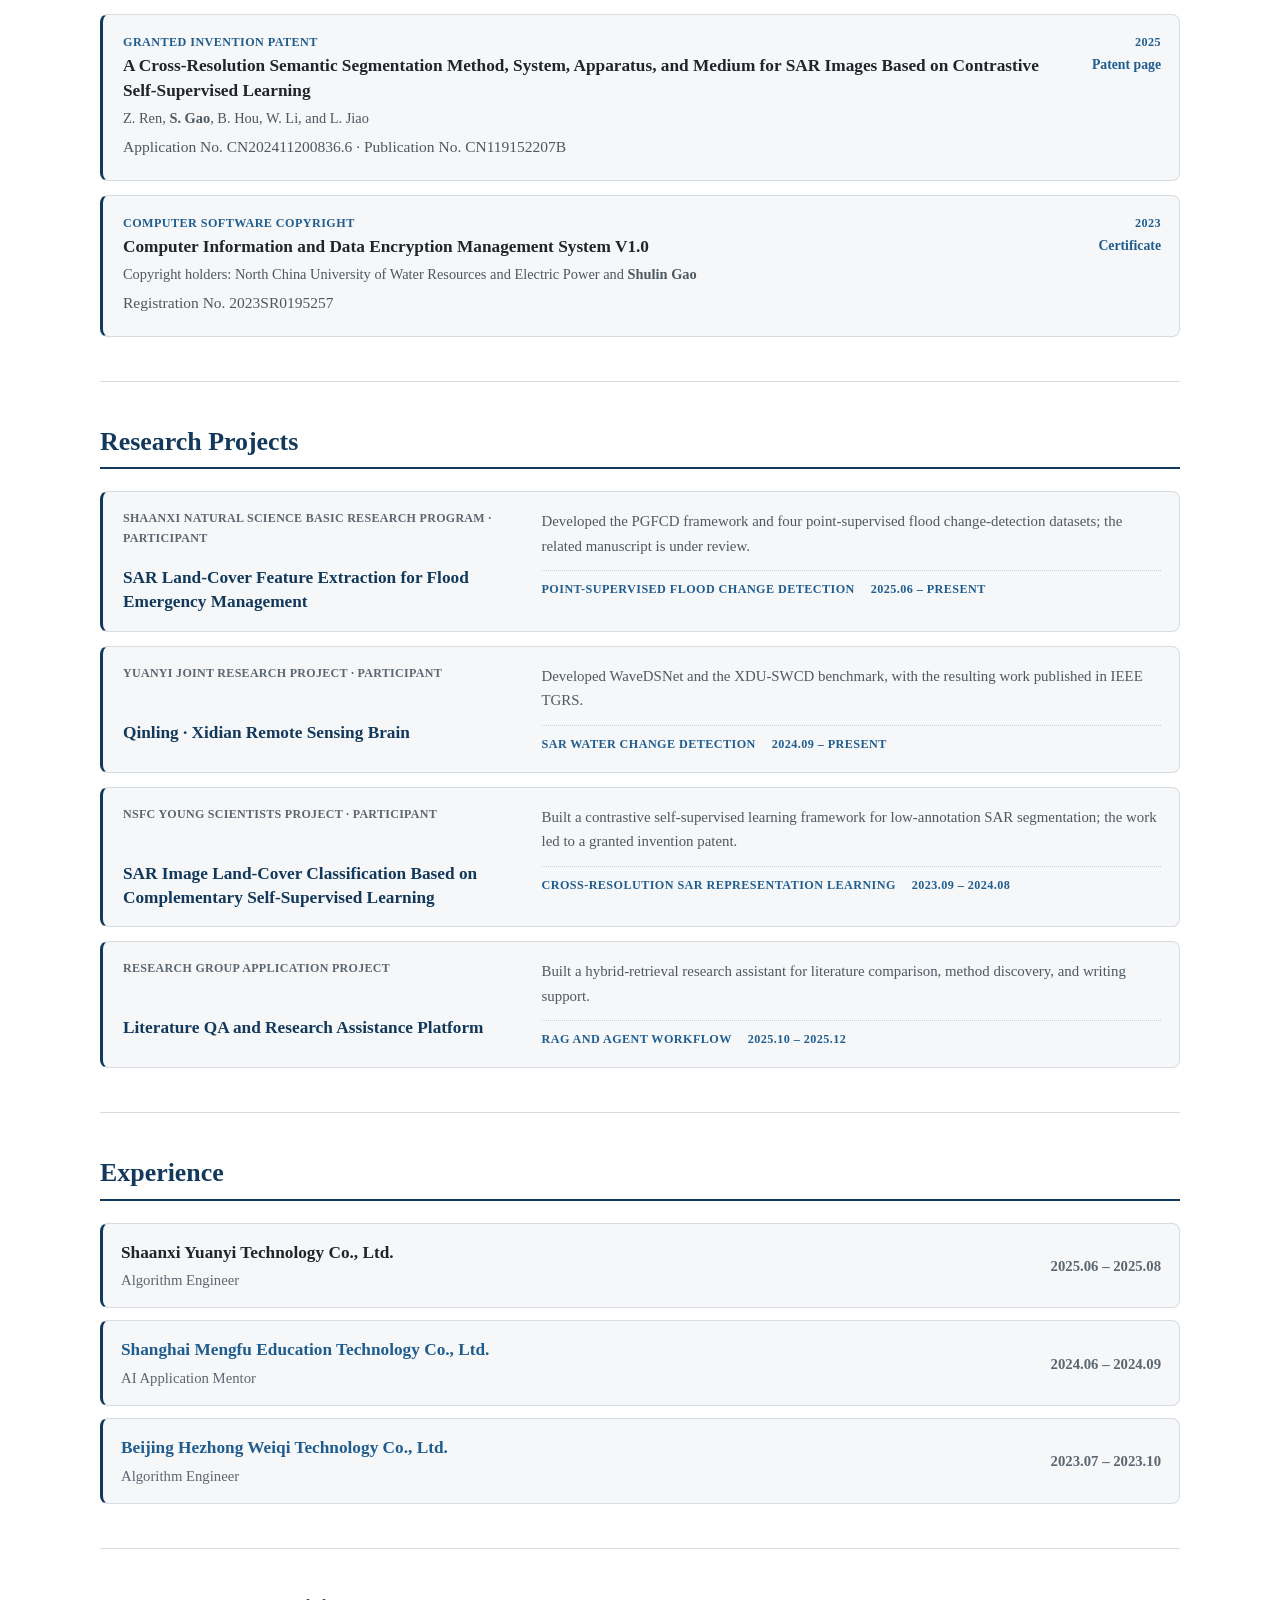
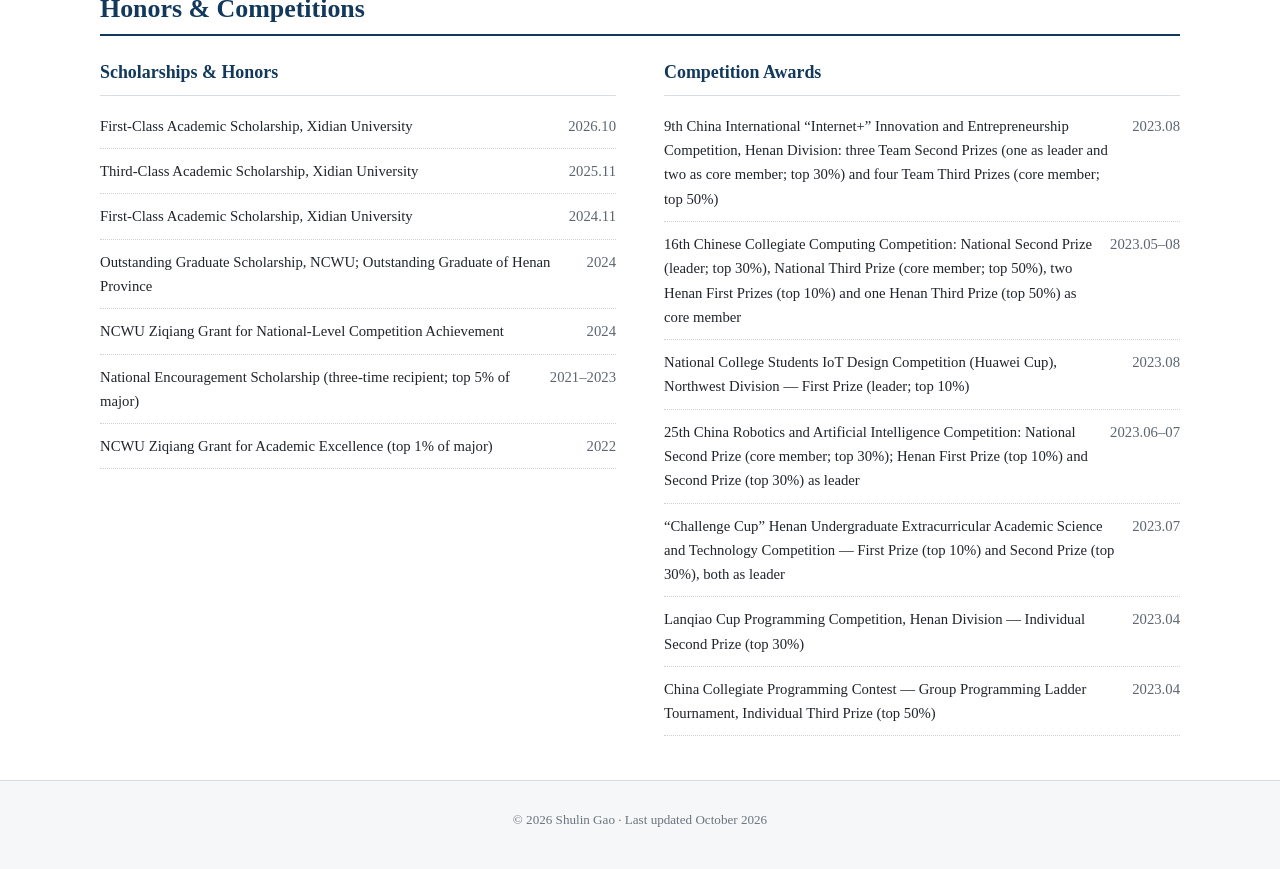
==== commit d3709b7b: "Update index.html" ====
--- a/index.html
+++ b/index.html
@@ -57,6 +57,7 @@
           <a href="https://blog.csdn.net/qq_54932411" target="_blank" rel="noopener">CSDN</a>
           <a href="https://orcid.org/0009-0003-9787-9495" target="_blank" rel="noopener">ORCID</a>
           <a href="https://scholar.google.com/citations?user=Y2jieVoAAAAJ&amp;hl=ja" target="_blank" rel="noopener">Google Scholar</a>
+          <a href="https://openreview.net/profile?id=%7EShulin_Gao1" target="_blank" rel="noopener">Open Review</a>
           <a href="https://www.linkedin.com/in/shulin-gao-139823401/" target="_blank" rel="noopener">LinkedIn</a>
           <a href="mailto:gaoshulin123456@gmail.com">Email</a>
           <a href="data/GSL/CV-CN.pdf">CV</a>
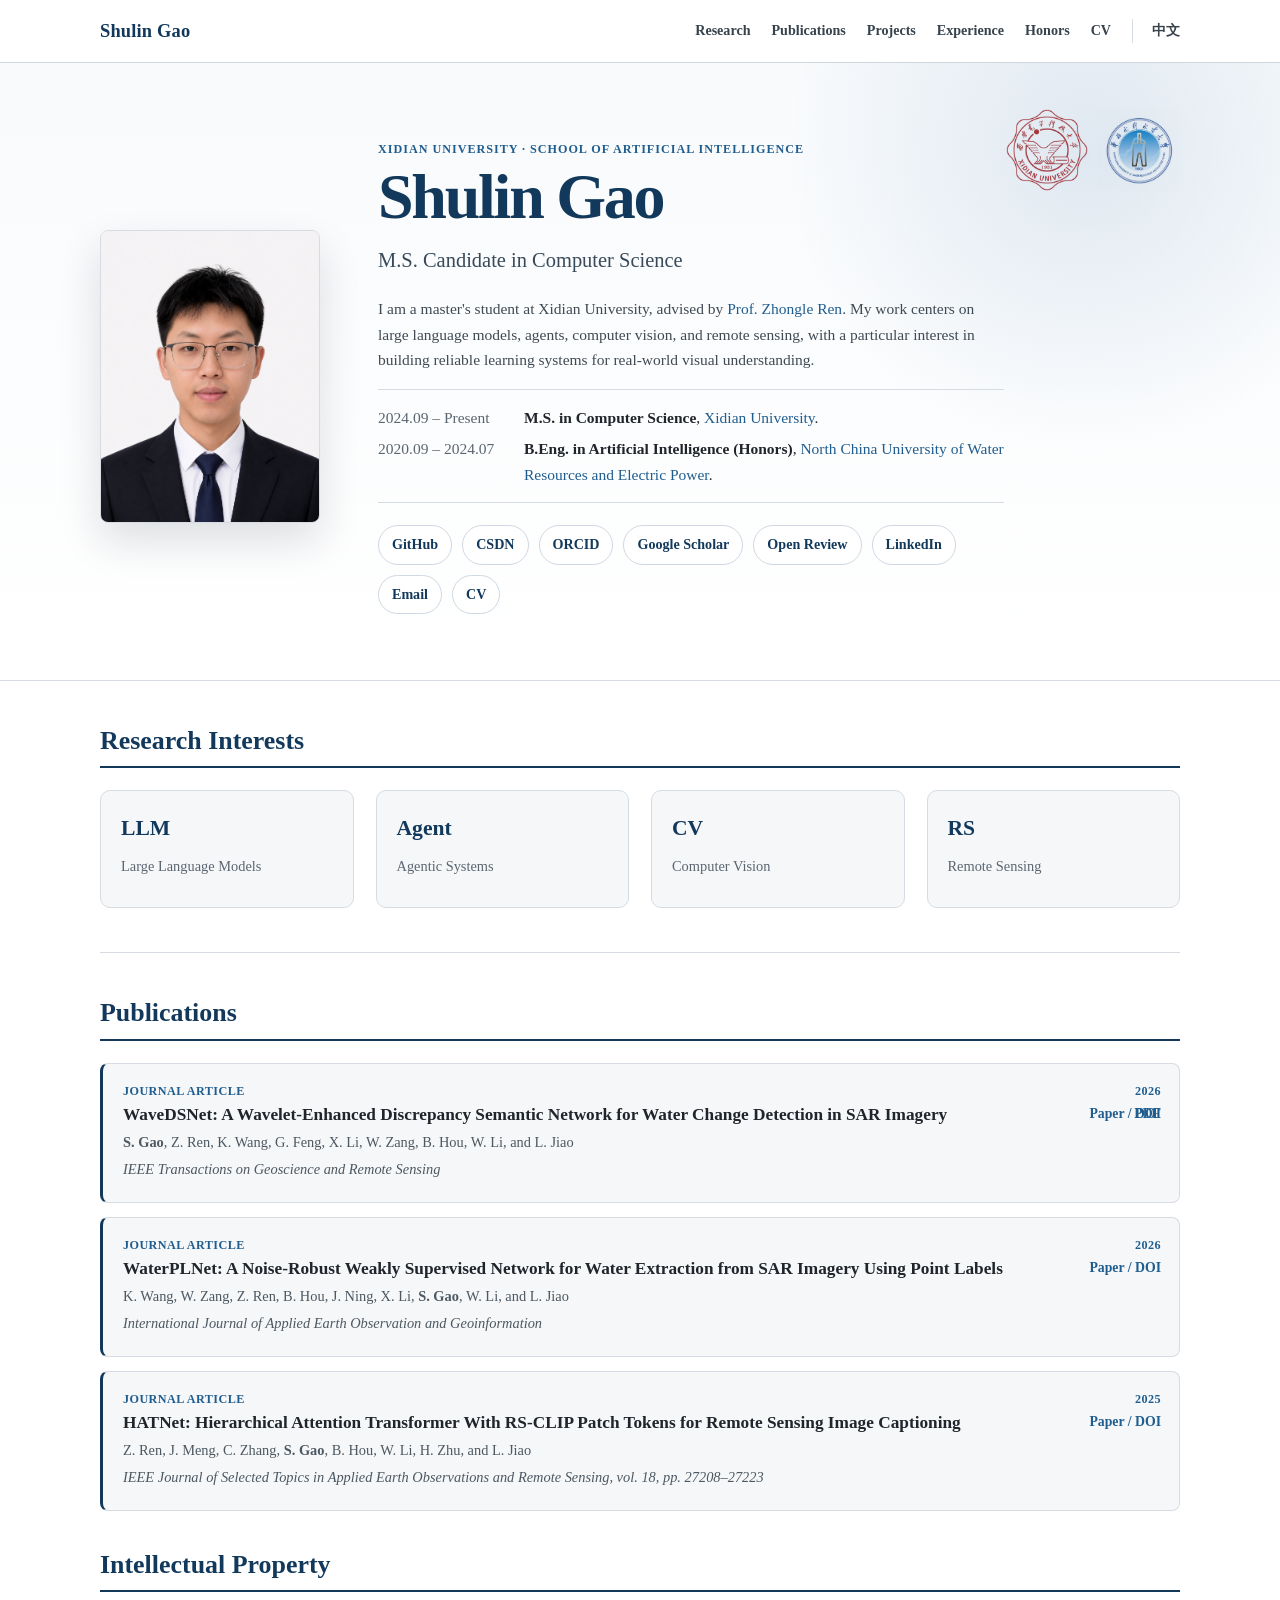
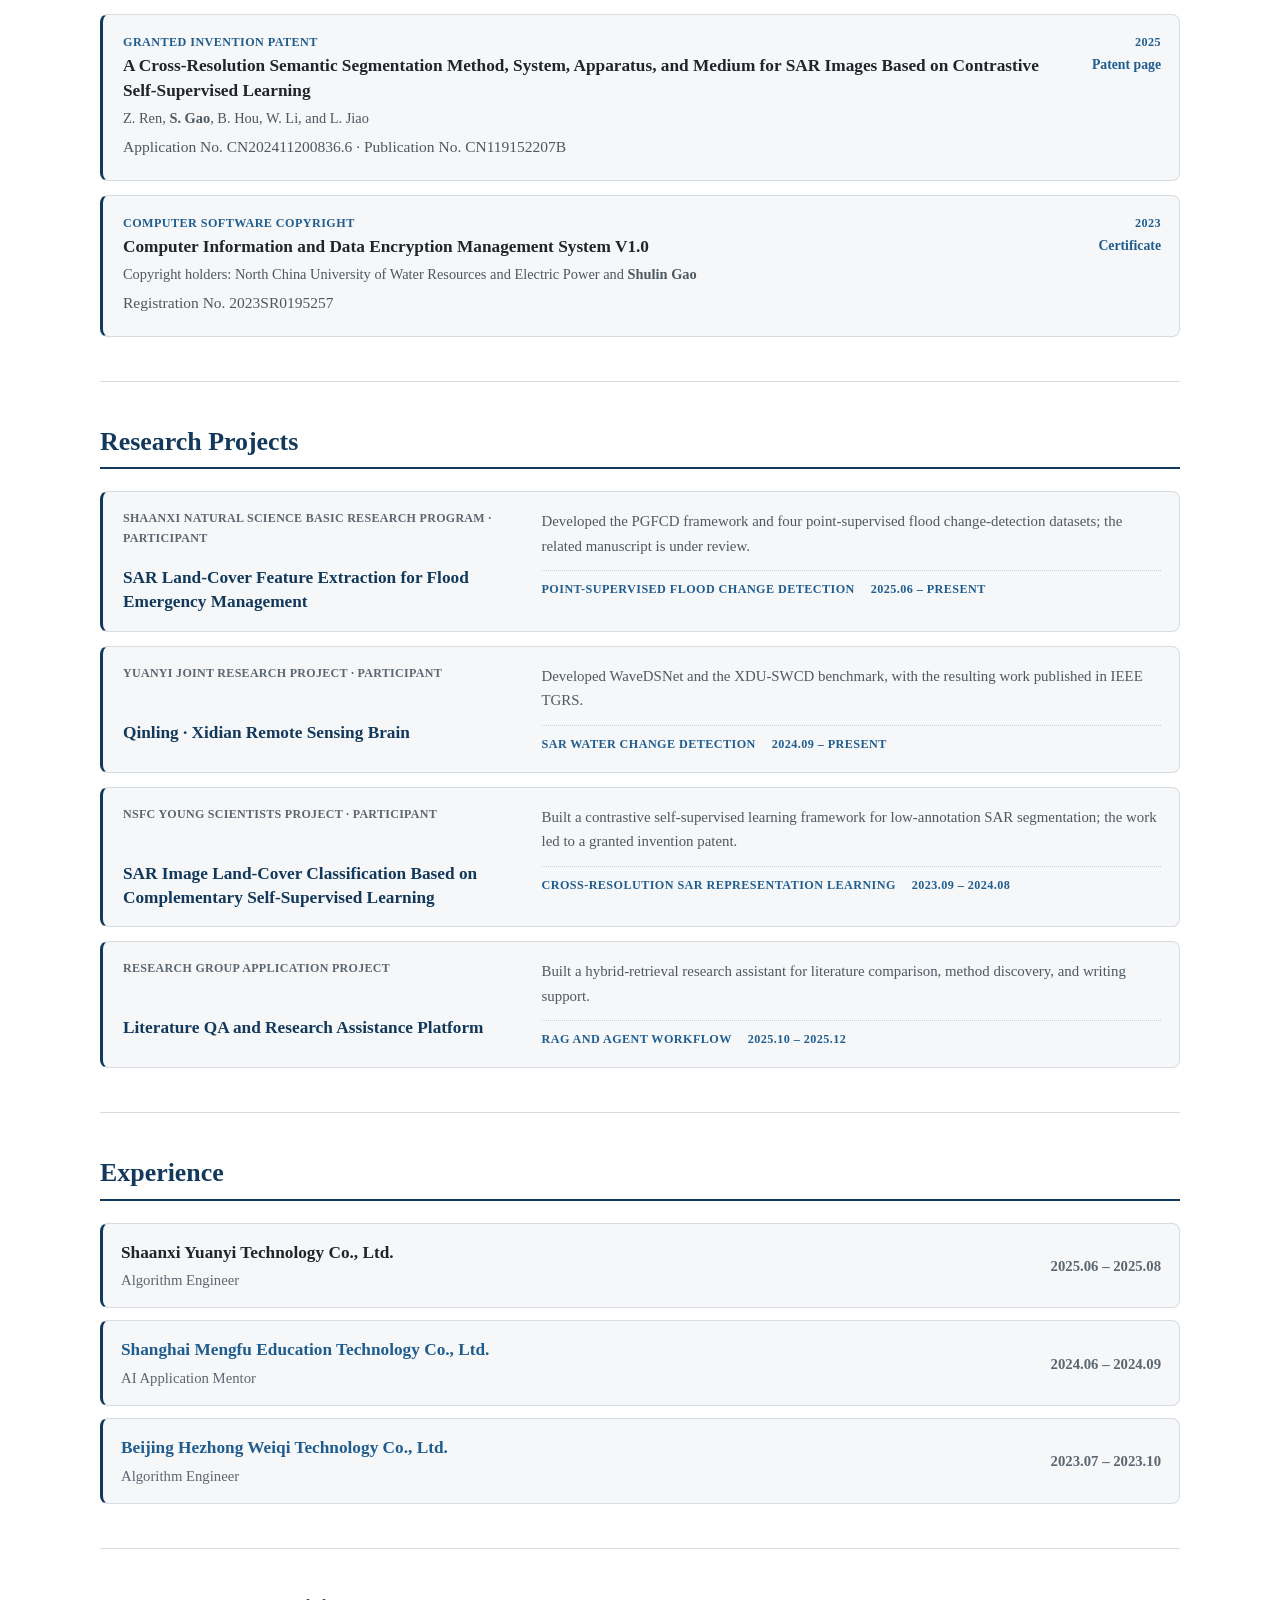
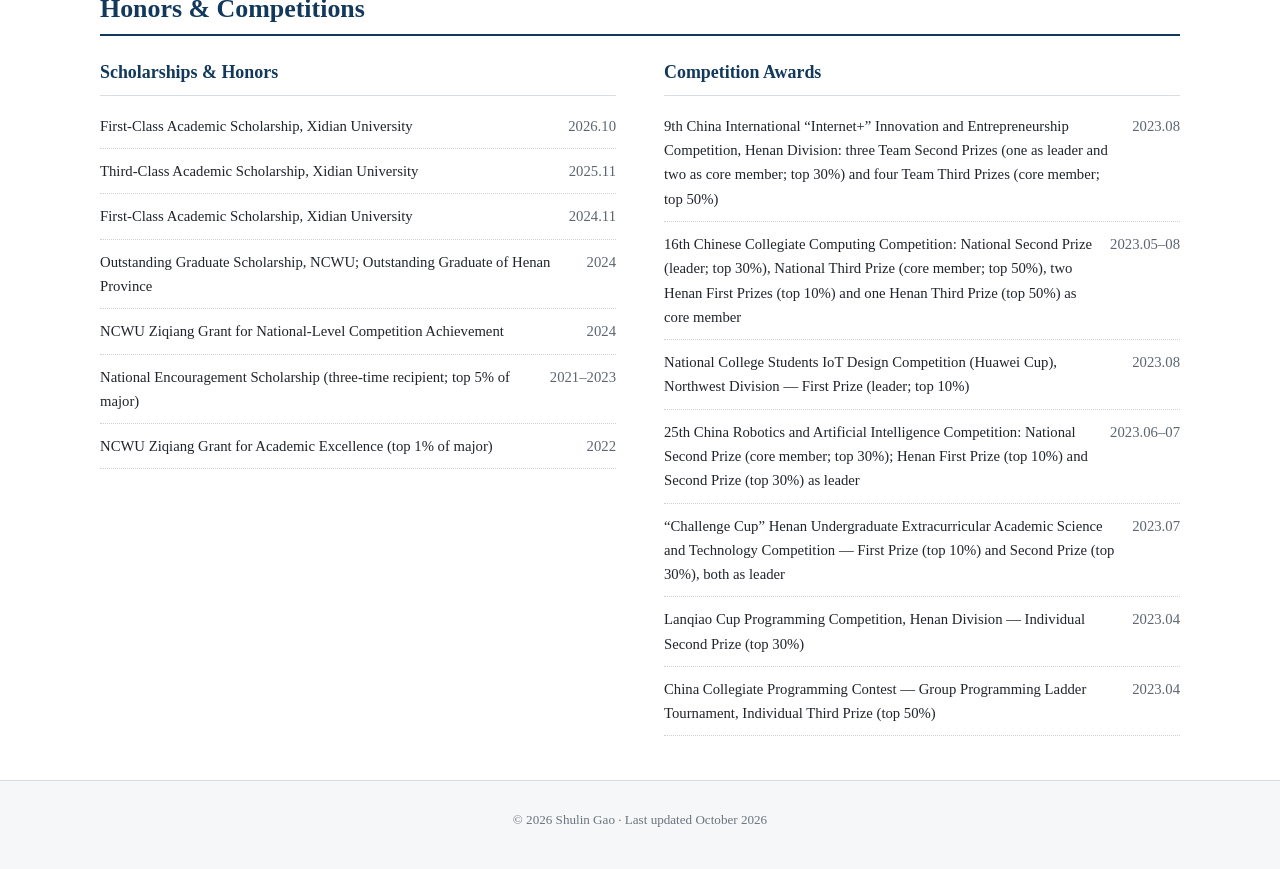
==== commit 4c1a7242: "Update index.html" ====
--- a/index.html
+++ b/index.html
@@ -98,6 +98,7 @@
           <p class="authors"><strong>S. Gao</strong>, Z. Ren, K. Wang, G. Feng, X. Li, W. Zang, B. Hou, W. Li, and L. Jiao</p>
           <p class="venue">IEEE Transactions on Geoscience and Remote Sensing</p>
           <p class="paper-links"><a href="https://doi.org/10.1109/TGRS.2026.3736079" target="_blank" rel="noopener">Paper / DOI</a></p>
+          <p class="paper-links"><a href="data/GSL/paper/WaveDSNet.pdf" target="_blank" rel="noopener">PDF</a></p>
         </article>
         <article class="item">
           <div class="item-meta"><span>Journal Article</span><time datetime="2026">2026</time></div>
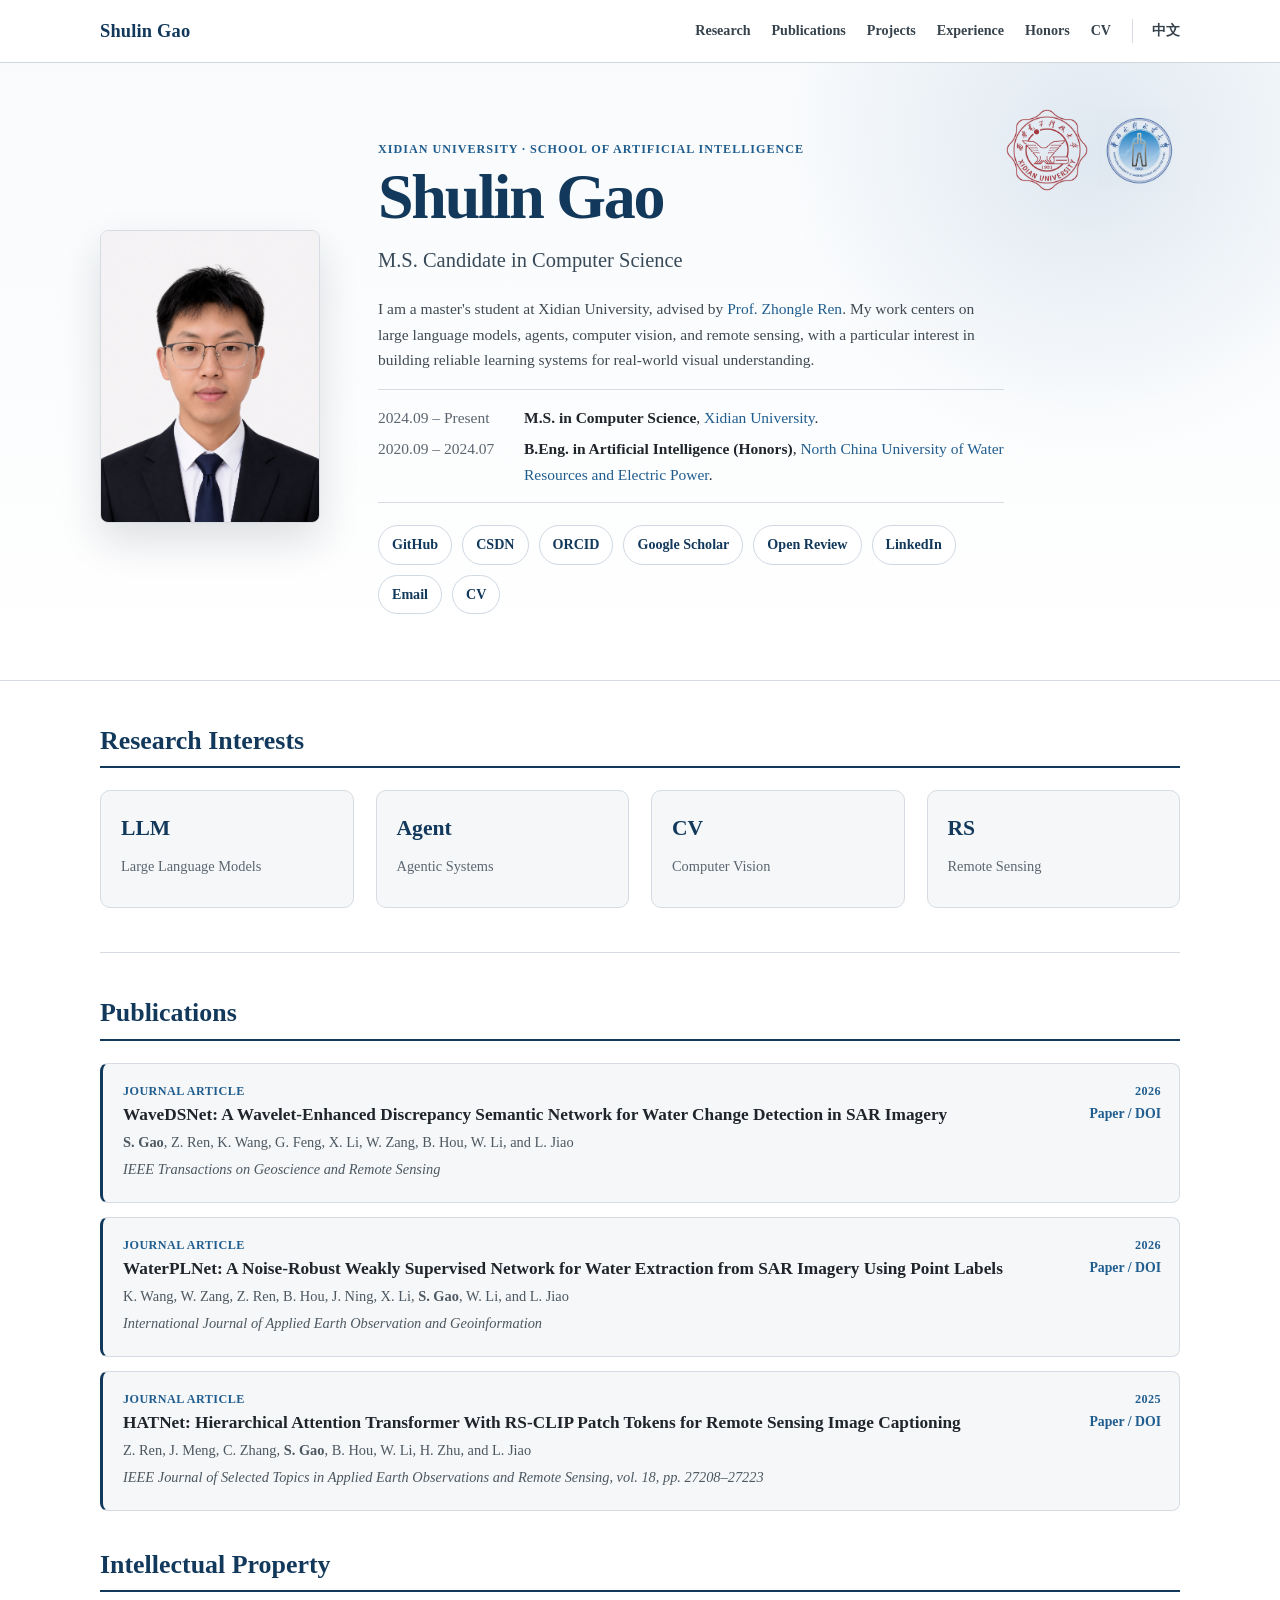
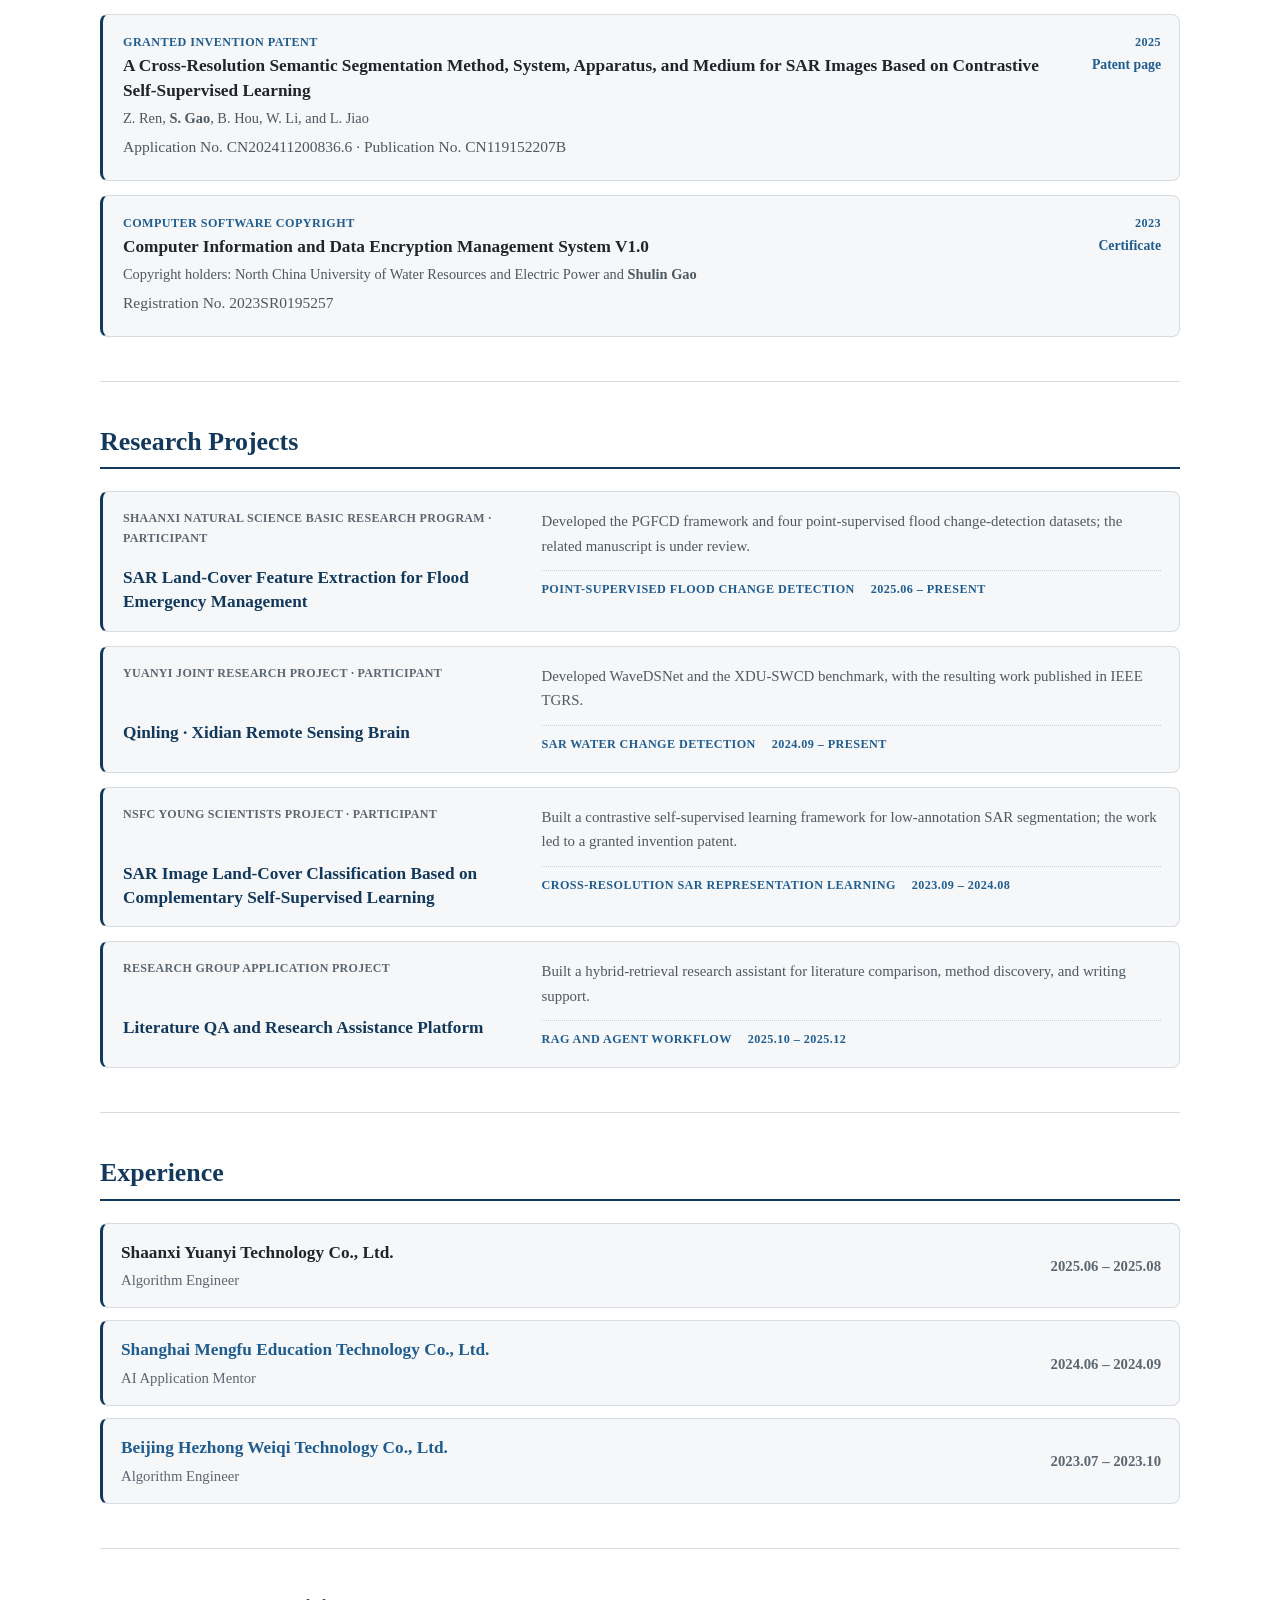
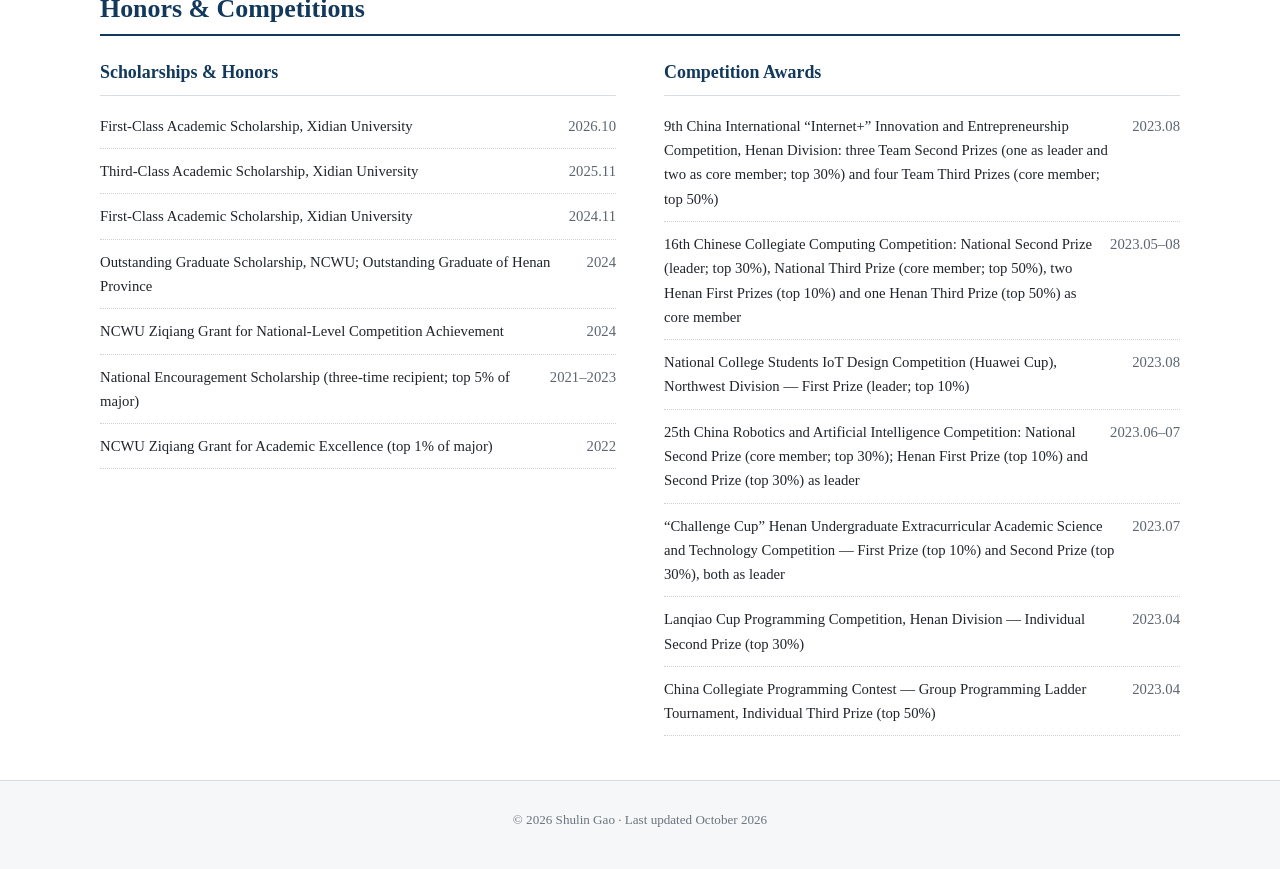
==== commit 21a409fc: "Update index.html" ====
--- a/index.html
+++ b/index.html
@@ -98,7 +98,7 @@
           <p class="authors"><strong>S. Gao</strong>, Z. Ren, K. Wang, G. Feng, X. Li, W. Zang, B. Hou, W. Li, and L. Jiao</p>
           <p class="venue">IEEE Transactions on Geoscience and Remote Sensing</p>
           <p class="paper-links"><a href="https://doi.org/10.1109/TGRS.2026.3736079" target="_blank" rel="noopener">Paper / DOI</a></p>
-          <p class="paper-links"><a href="data/GSL/paper/WaveDSNet.pdf" target="_blank" rel="noopener">PDF</a></p>
+          <!-- <p class="paper-links"><a href="data/GSL/paper/WaveDSNet.pdf" target="_blank" rel="noopener">PDF</a></p> -->
         </article>
         <article class="item">
           <div class="item-meta"><span>Journal Article</span><time datetime="2026">2026</time></div>
